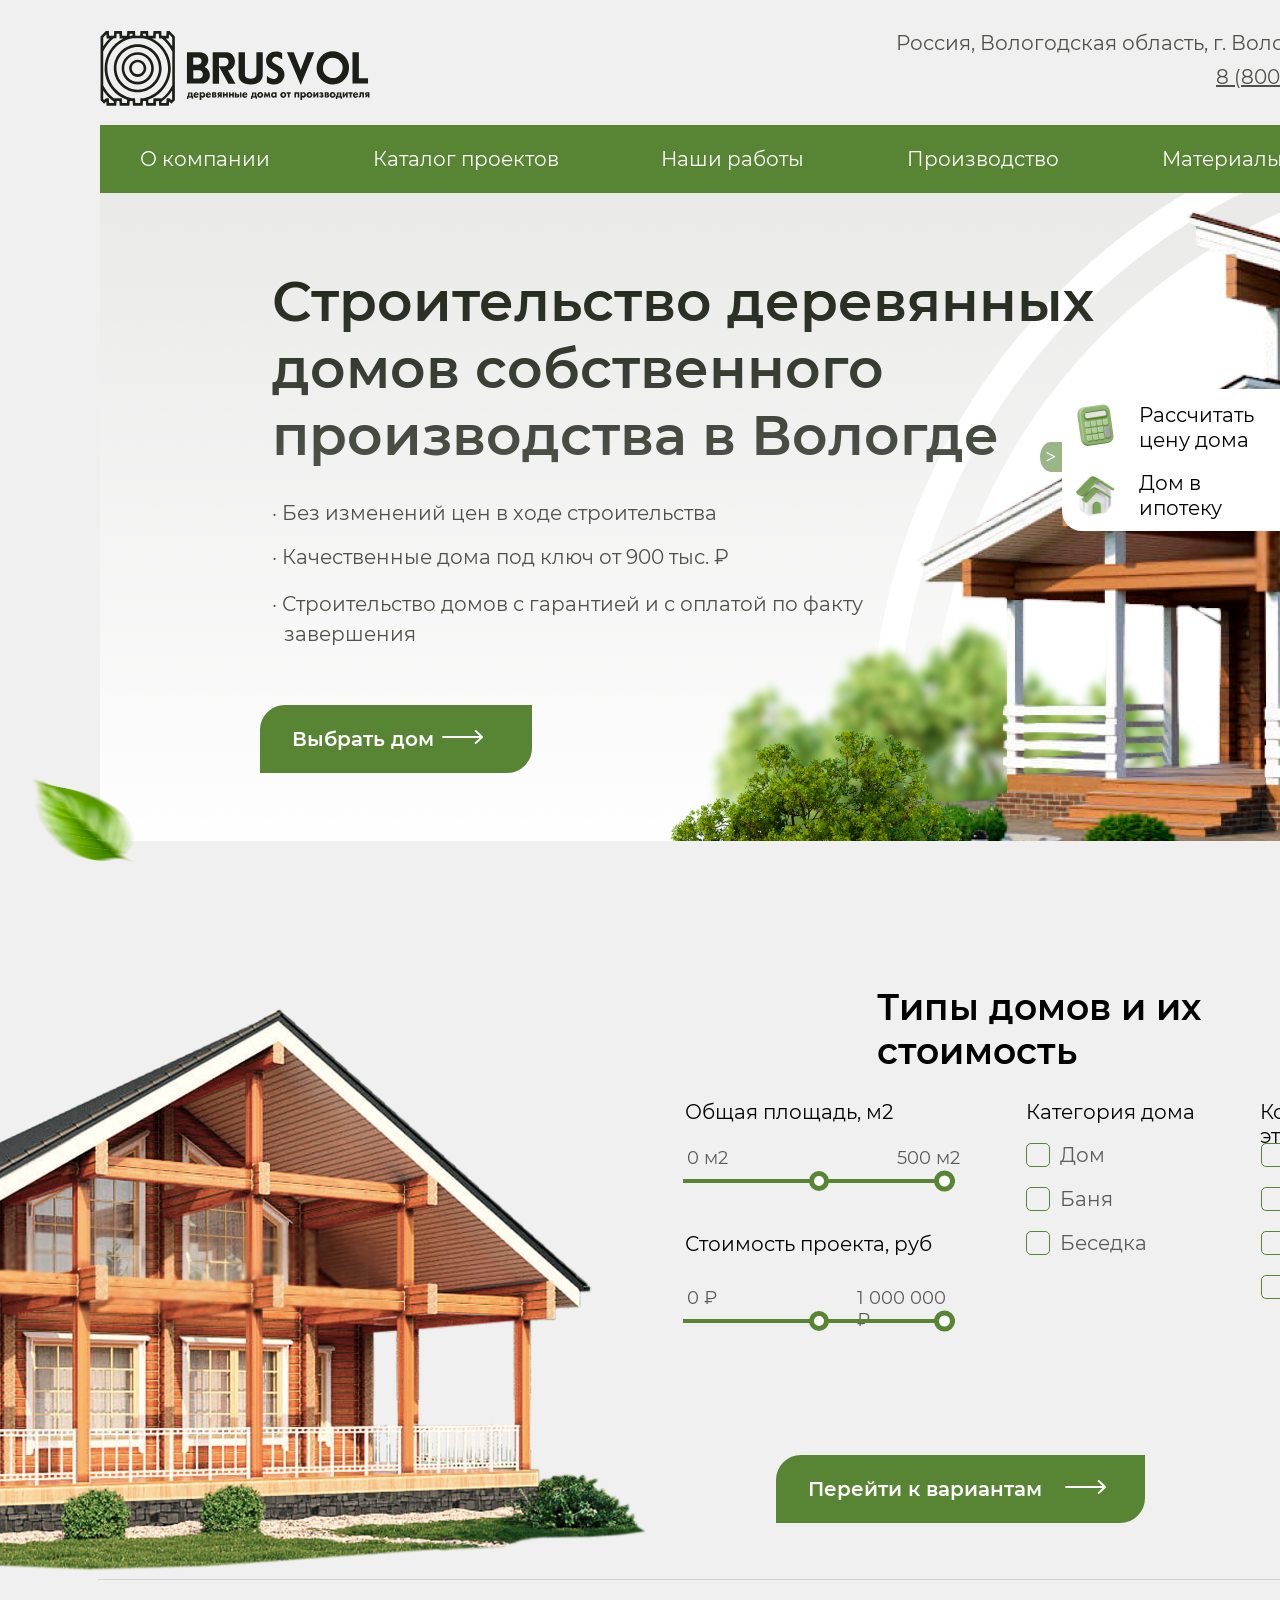
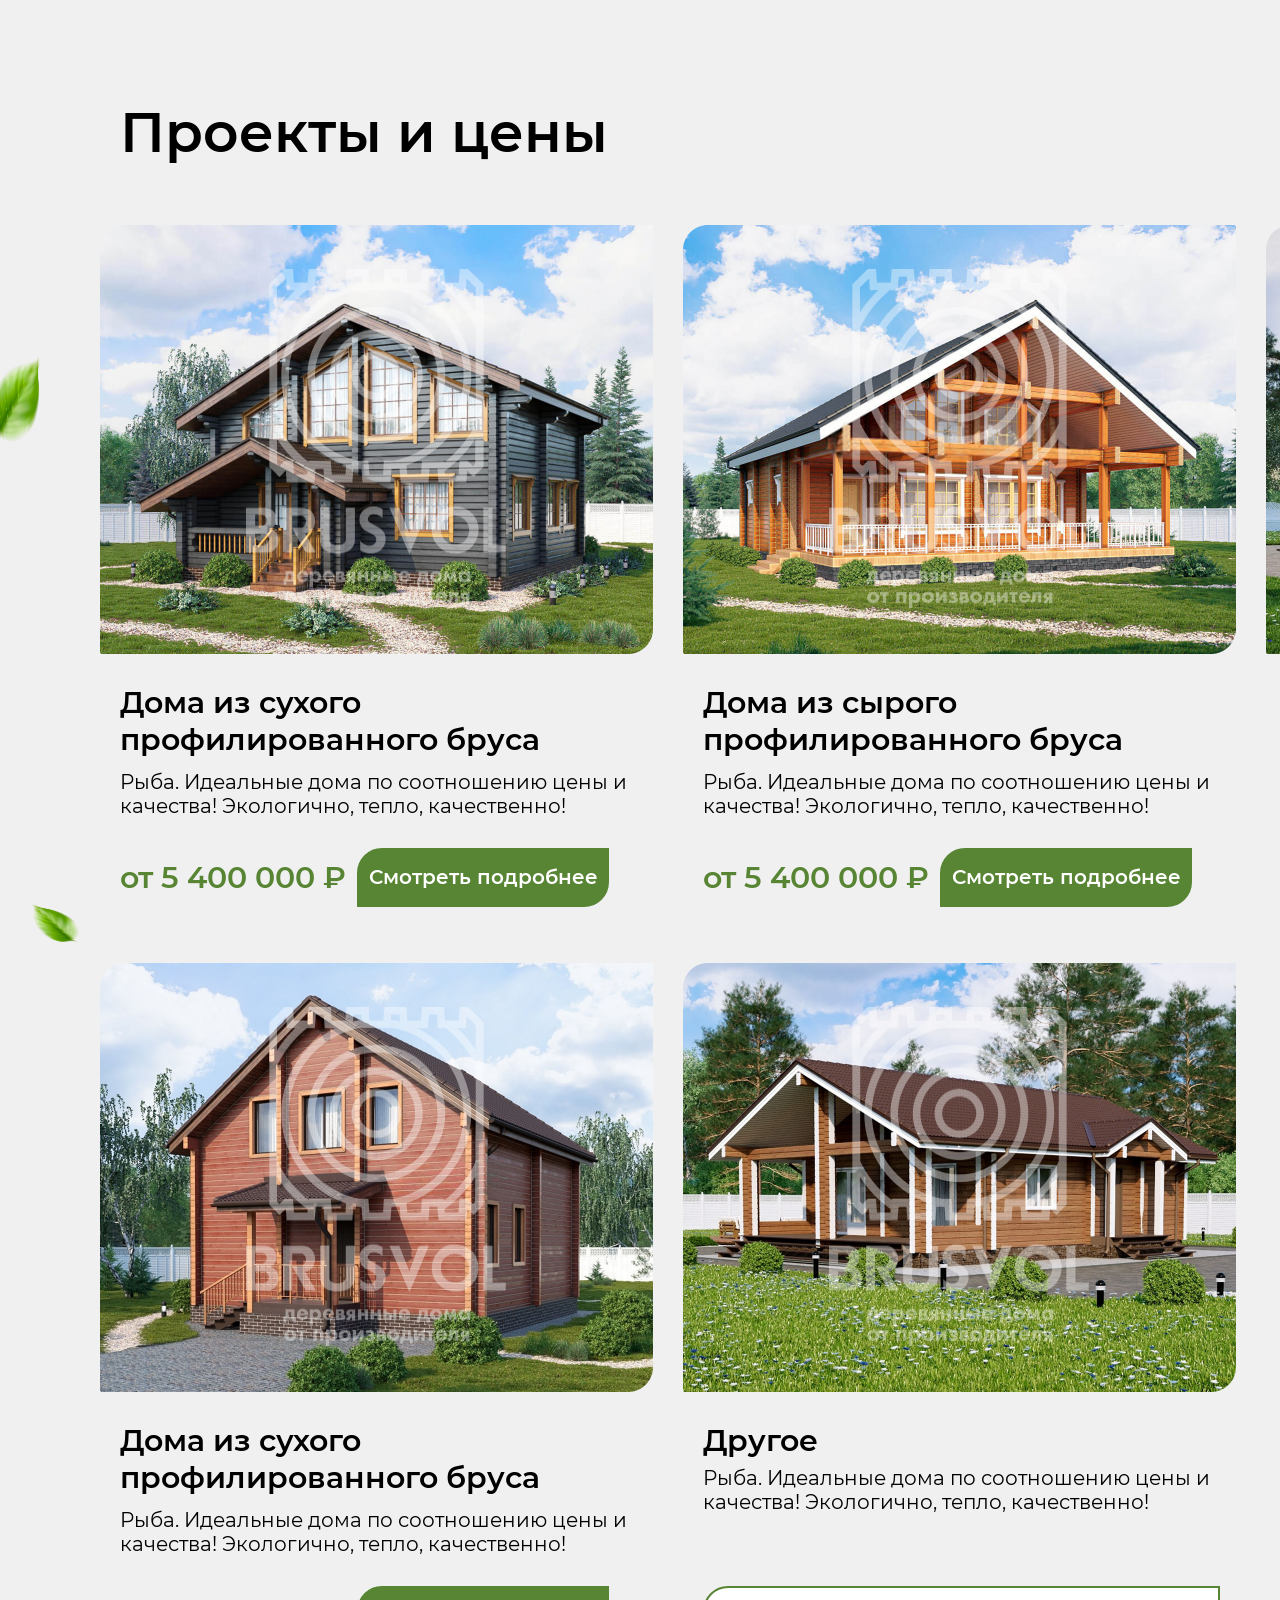
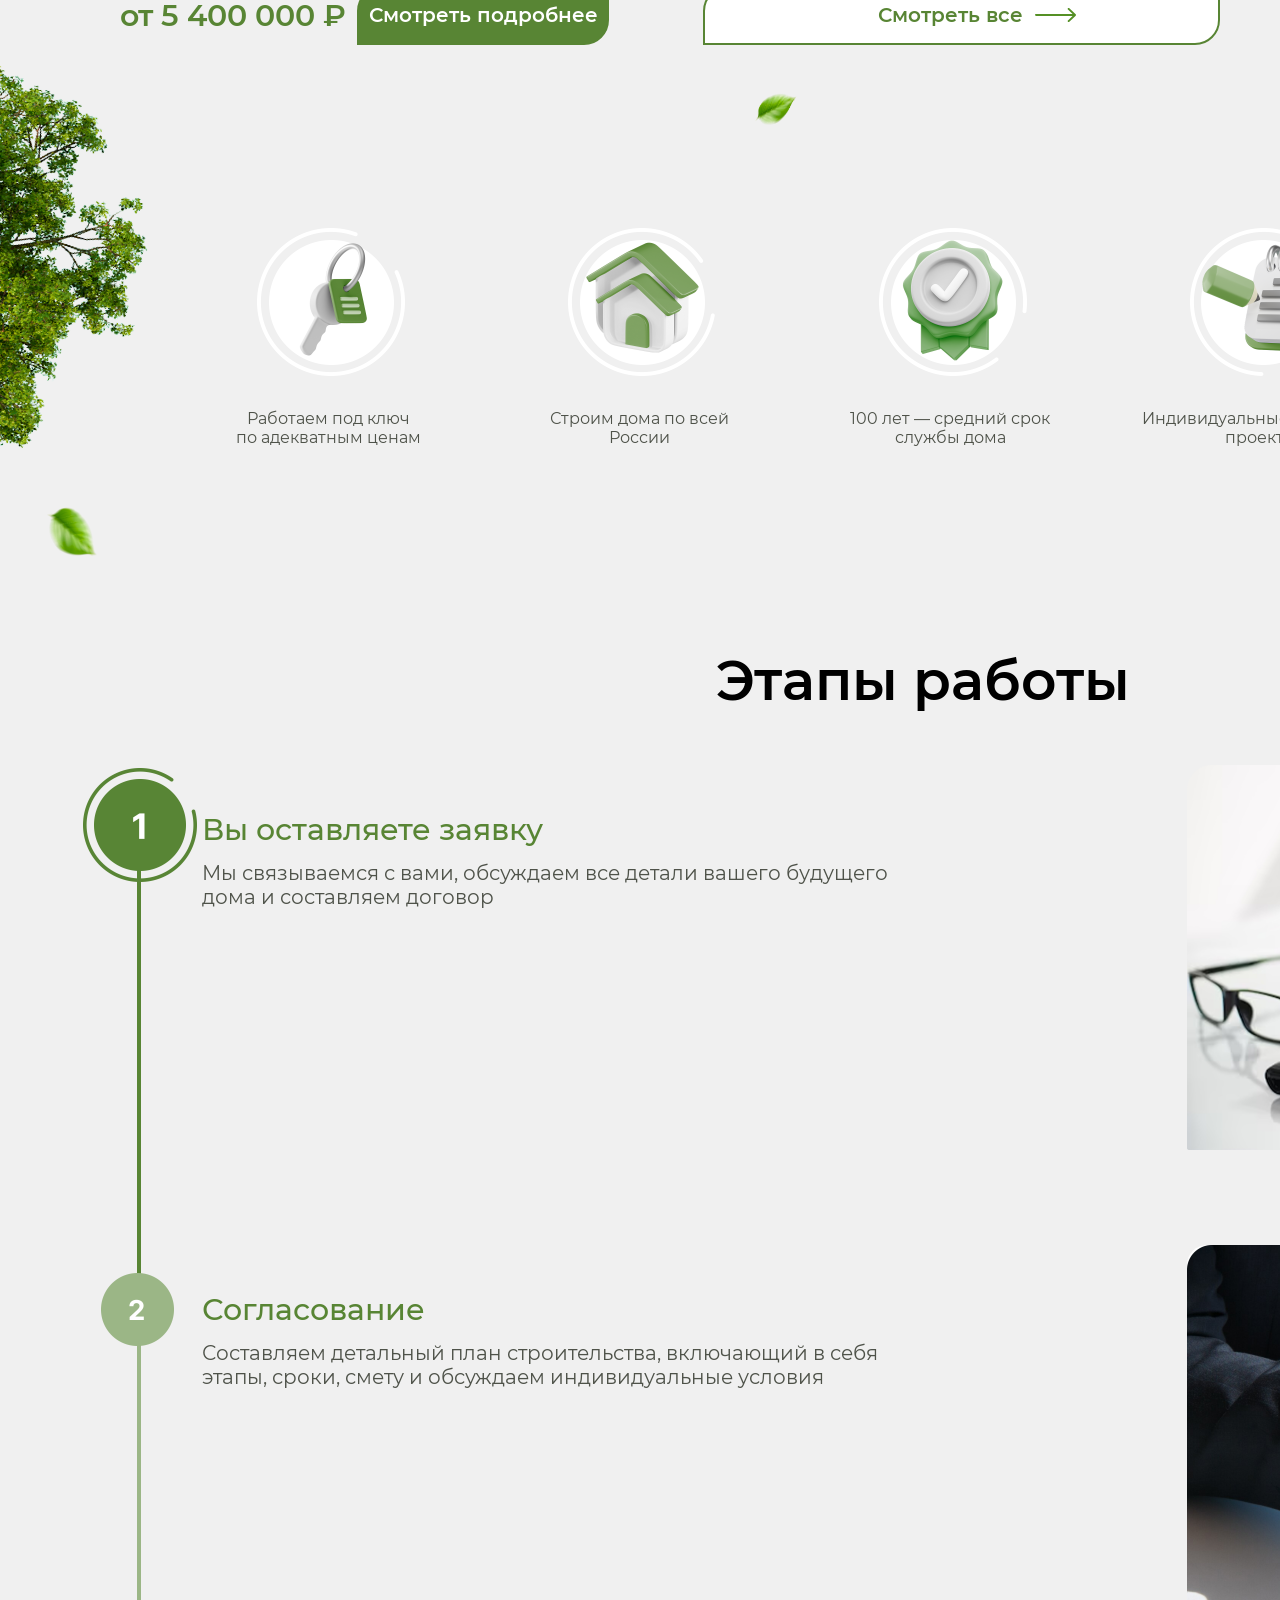
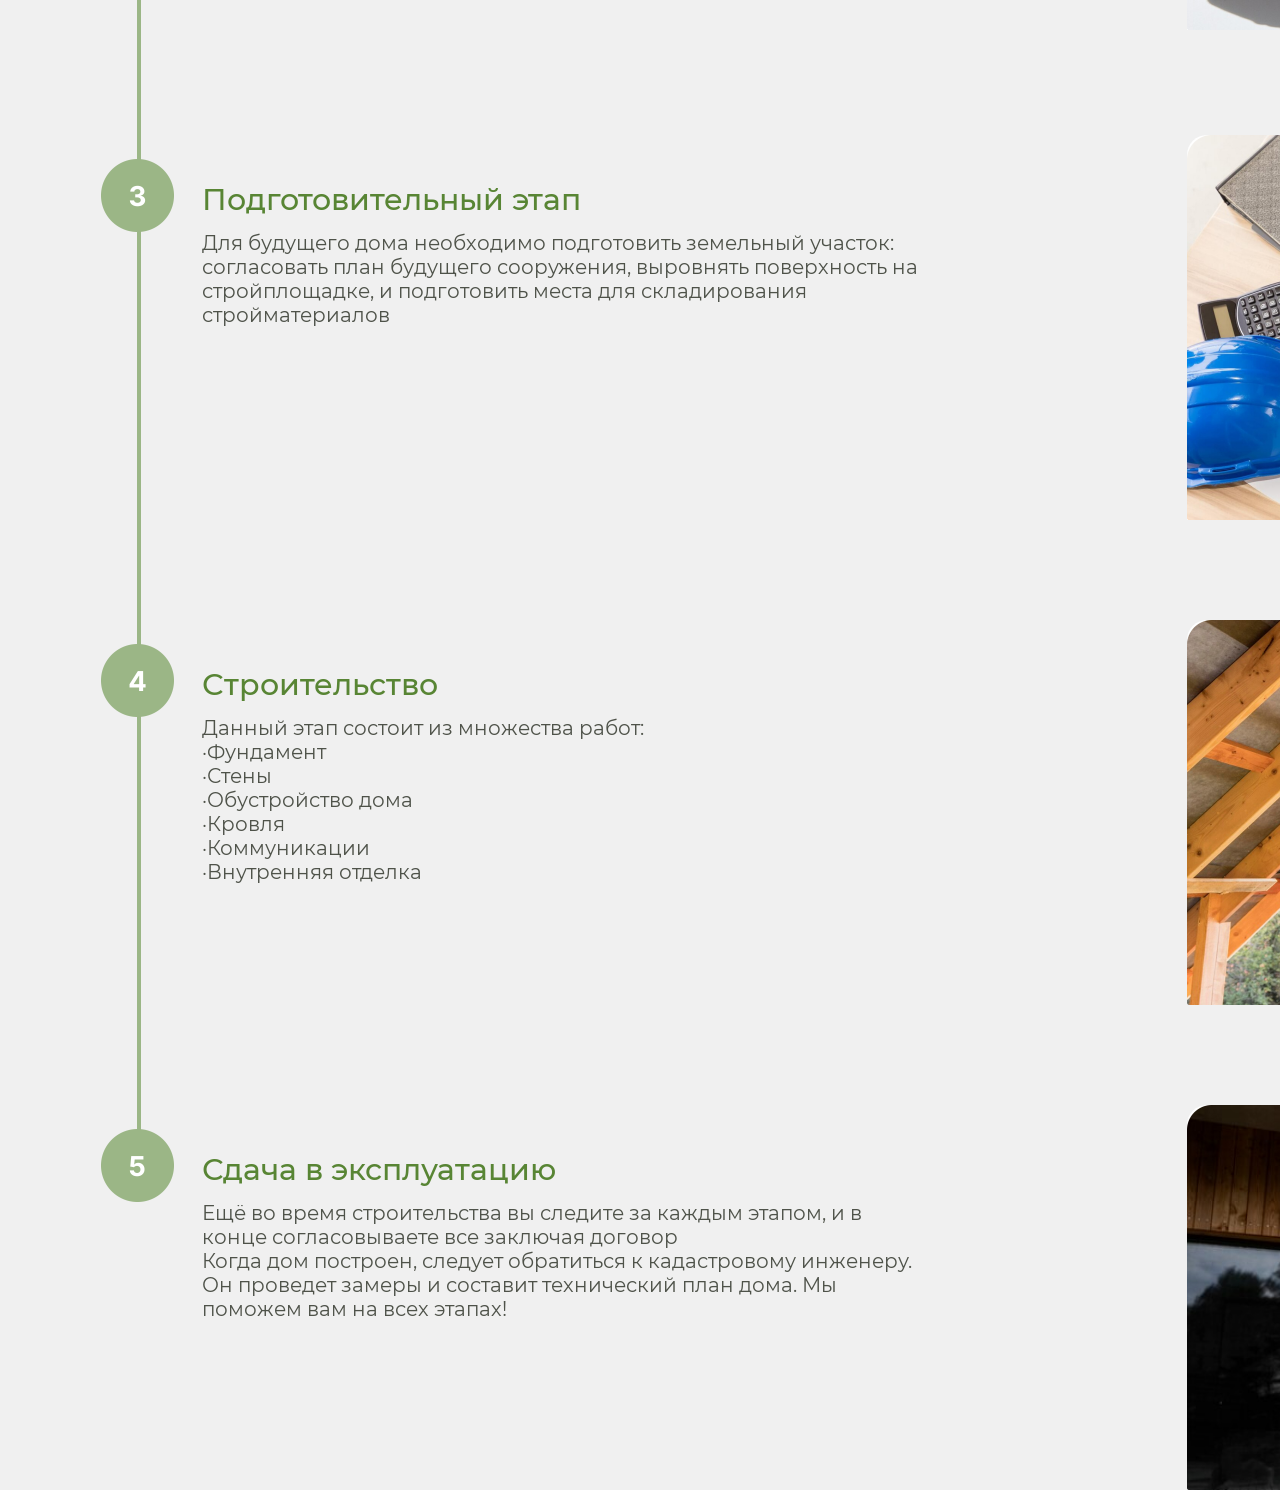
==== index.html @ 96dcfa25 "Add files via upload" ====
<!DOCTYPE html>
<html lang="ru">
<head>
    <meta charset="UTF-8">
    <meta name="viewport" content="width=device-width, initial-scale=1.0">
    <title>brusvol</title>
    <link rel="stylesheet" href="style.css">
</head>
<body>
    <header id="header" class="container">
        <div class="header_container_1">
            <img src="images/logo.svg" class="logo">
            <div class="header1_text_and_modal">
                    <div class="header1_text">
                    <div class="h_c_1_t1">Россия, Вологодская область, г. Вологда, ул. Гагарина, д. 145</div>
                    <div class="header1_podtext">
                        <div class="h_c_1_t2">8 (800) 201-96-40</div>
                        <img src="images/telegram.png" class="telegram">
                        <img src="images/whatsapp.png" class="whatsapp">
                        <img src="images/viber.png" class="viber">
                    </div>
                </div>
                <button id="open_modal_zakaza" class="h_c_1_t3">Заказать звонок</button>
                    <div id="modal_zakaza" class="modal_zakaza">
                        <section class="modal_zakaza_content">
                            <img src="images/close.svg" id="close_modal_zakaza" class="close_modal_zakaza">
                            <div class="modal_zakaza_t1">Нужна консультация?</div>
                            <div class="modal_zakaza_t2">Оставьте заявку на обратную связь.<br>Мы свяжемся с вами в удобное для Вас время.</div>
                            <form class="modal_form">
                                <textarea class="modal_textarea" placeholder="Описание задачи"></textarea>
                                <input class="modal_input" placeholder="Ваше имя" required>
                                <input class="modal_input" style=" position:absolute; top:329px;" placeholder="Ваш телефон" required>
                                <button type="submit" class="modal_button">Отправить заявку 
                                    <img src="images/baner_knopka_arrow.svg" class="modal_button_arrow">
                                </button>
                            </form>
                            <div class="modal_zakaza_t3">Нажимая кнопку, Вы соглашаетесь <span class="modal_span">на обработку персональных данных</span></div>
                        </section>
                    </div>
            </div>
        </div>
        <ul id="header_container_2" class="header_container_2">
            <li class="header_zagolovok">О компании</li>
            <li class="header_zagolovok">Каталог проектов</li>
            <li class="header_zagolovok">Наши работы</li>
            <li class="header_zagolovok">Производство</li>
            <li class="header_zagolovok">Материалы</li>
            <li class="header_zagolovok">Акции</li>
            <li class="header_zagolovok">Контакты</li>
            <li id="lupa" class="lupa_container">
                <img src="images/lupa.svg" class="lupa">
            </li>
        </ul>
        <div id="poisk" class="poisk">
            <div class="vpoisk">
                <input type="text" placeholder="Поиск" class="poisk_input">
                <img src="images/lupa.svg" class="lupa_input">
            </div>
        </div>
    </header>
    <section class="ekran1">
        <div class="baner">
            <img src="images/baner.png" class="baner_img">
            <div class="baner_t1">Строительство деревянных  домов собственного производства в Вологде</div>
            <div class="baner_t2">· Без изменений цен в ходе строительства</div>
            <div class="baner_t3">· Качественные дома под ключ от 900 тыс. ₽</div>
            <div class="baner_t4">· Строительство домов с гарантией и с оплатой по факту <div style="text-indent:12px;" >завершения</div></div>
            <div class="baner_knopka">
                <div class="baner_knopka_t">Выбрать дом
                    <img src="images/baner_knopka_arrow.svg" class="baner_knopka_arrow">
                </div>
            </div>
        </div>
        <img src="images/listik.png" class="listik1">
        <div id="rasschet" class="rasschet">
            <div id="cena_doma" class="cena_doma">
               
                <img src="images/cena_doma_img.png" class="cena_doma_img">
                <div class="cena_doma_t">Рассчитать цену дома</div>
            </div>
            <div id="ipoteka" class="ipoteka">
                <img src="images/ipoteka_img.png" class="ipoteka_img">
                <div class="ipoteka_t">Дом в ипотеку    </div>                
            </div>
            <div class="arrow_rasschet">></div>
        </div>
    </section>
    <div style="margin-top:-682px; margin-left:0px;" id="modal_cena_doma" class="modal_zakaza">
        <section class="modal_zakaza_content">
            <img src="images/close.svg" id="close_modal_cena_doma" class="close_modal_zakaza">
            <div style="left:235px;" class="modal_zakaza_t1">Рассчитать цену дома</div>
            <div class="modal_zakaza_t2">Оставьте заявку на обратную связь.<br>Мы свяжемся с вами в удобное для Вас время.</div>
            <form class="modal_form">
                <textarea class="modal_textarea" placeholder="Описание задачи"></textarea>
                <input class="modal_input" placeholder="Ваше имя" required>
                <input class="modal_input" style=" position:absolute; top:329px;" placeholder="Ваш телефон" required>
                <button type="submit" class="modal_button">Отправить заявку 
                    <img src="images/baner_knopka_arrow.svg" class="modal_button_arrow">
                </button>
            </form>
            <div class="modal_zakaza_t3">Нажимая кнопку, Вы соглашаетесь <span class="modal_span">на обработку персональных данных</span></div>
        </section>
    </div>
    <div style="margin-top:-682px; margin-left:0px;" id="modal_ipoteka" class="modal_zakaza">
         <section class="modal_zakaza_content">
            <img src="images/close.svg" id="close_modal_ipoteka" class="close_modal_zakaza">
            <div style="left:275px;" class="modal_zakaza_t1">Рассчитать ипотеку</div>
            <div class="modal_zakaza_t2">Оставьте заявку на обратную связь.<br>Мы свяжемся с вами в удобное для Вас время.</div>
            <form class="modal_form">
                <textarea class="modal_textarea" placeholder="Описание задачи"></textarea>
                <input class="modal_input" placeholder="Ваше имя" required>
                <input class="modal_input" style=" position:absolute; top:329px;" placeholder="Ваш телефон" required>
                <button type="submit" class="modal_button">Отправить заявку 
                    <img src="images/baner_knopka_arrow.svg" class="modal_button_arrow">
                </button>
            </form>
            <div class="modal_zakaza_t3">Нажимая кнопку, Вы соглашаетесь <span class="modal_span">на обработку персональных данных</span></div>
        </section>
    </div>
    <div id="manage" class="manage">
        <img src="images/manage_img.png" class="manage_img">
    </div>
    <div style="margin-top:-682px; margin-left:0px;" id="modal_manage" class="modal_zakaza">
        <section class="modal_zakaza_content">
            <img src="images/close.svg" id="close_modal_manage" class="close_modal_zakaza">
            <div style="left:210px;" class="modal_zakaza_t1">Консультация о покупке</div>
            <div class="modal_zakaza_t2">Оставьте заявку на обратную связь.<br>Мы свяжемся с вами в удобное для Вас время.</div>
            <form class="modal_form">
                <textarea class="modal_textarea" placeholder="Описание задачи"></textarea>
                <input class="modal_input" placeholder="Ваше имя" required>
                <input class="modal_input" style=" position:absolute; top:329px;" placeholder="Ваш телефон" required>
                <button type="submit" class="modal_button">Отправить заявку 
                    <img src="images/baner_knopka_arrow.svg" class="modal_button_arrow">
                </button>
            </form>
            <div class="modal_zakaza_t3">Нажимая кнопку, Вы соглашаетесь <span class="modal_span">на обработку персональных данных</span></div>
        </section>
    </div>
    <section class="ekran2">
        <div class="ekran2_z">Типы домов и их стоимость</div>
        <img src="images/ekran2_img.png" class="ekran2_img">
        <img src="images/listik.png" class="ekran2_listik">
        <div class="ekran2_t1">Общая площадь, м2</div>
        <div class="ekran2_t2">Стоимость проекта, руб</div>
        <div class="ekran2_t3">Категория дома</div>
        <div class="ekran2_t4">Количество этажей</div>
        <div class="ekran2_t5">Материалы</div>
        <div class="range_container">
                <div class="range-labels">
                    <span>0 м2</span>
                    <span style="padding-left:164px;" >500 м2</span>
                </div>
            <input type="range" min="0" max="500" class="range_1">
        </div>
        <div style="position: absolute; top:140px;" class="range_container">
            <div class="range-labels">
                <span style="position:absolute;width:30px;">0 ₽</span>
                <span style="position:absolute;left:170px; width:106px;" >1 000 000 ₽</span>
            </div>
            <input type="range" min="0" max="1000000" class="range_1">
        </div> 
        <div class="checkbox_container">
            <div class="checkbox_podcontainer">
                <input type="checkbox" class="checkbox_ekran2">
                <div class="checkbox_ekran2_t">Дом</div>
            </div>
            <div class="checkbox_podcontainer">
                <input type="checkbox" class="checkbox_ekran2">
                <div class="checkbox_ekran2_t">Баня</div>
            </div>
            <div class="checkbox_podcontainer">
                <input type="checkbox" class="checkbox_ekran2">
                <div class="checkbox_ekran2_t">Беседка</div>
            </div>
            <div class="esche_1">
                <div class="checkbox_podcontainer">
                    <input type="checkbox" class="checkbox_ekran2">
                    <div class="checkbox_ekran2_t">Один этаж</div>
                </div>
                <div class="checkbox_podcontainer">
                    <input type="checkbox" class="checkbox_ekran2">
                    <div class="checkbox_ekran2_t">Два этажа</div>
                </div>
                <div class="checkbox_podcontainer">
                    <input type="checkbox" class="checkbox_ekran2">
                    <div class="checkbox_ekran2_t">Три этажа</div>
                </div>
                <div class="checkbox_podcontainer">
                    <input type="checkbox" class="checkbox_ekran2">
                    <div class="checkbox_ekran2_t">С мансардой</div>
                </div>
            </div>
            <div style="position:absolute; left:505px;" class="esche_1">
                <div class="checkbox_podcontainer">
                    <input type="checkbox" class="checkbox_ekran2">
                    <div class="checkbox_ekran2_t">ОЦБ с лунным пазом</div>
                </div>
                <div class="checkbox_podcontainer">
                    <input type="checkbox" class="checkbox_ekran2">
                    <div class="checkbox_ekran2_t">ОЦБ с финским профилем</div>
                </div>
                <div class="checkbox_podcontainer">
                    <input type="checkbox" class="checkbox_ekran2">
                    <div class="checkbox_ekran2_t">ОЦБ пофилированное</div>
                </div>
                <div class="checkbox_podcontainer">
                    <input type="checkbox" class="checkbox_ekran2">
                    <div class="checkbox_ekran2_t">Рубленное бревно</div>
                </div>
            </div>
        </div>
        <div style="position: absolute; width:367px; left:776px; top:1455px;" class="baner_knopka">
            <div style=" width: 335px;" class="baner_knopka_t">Перейти к вариантам
                <img style=" position:absolute; left:287px; top:23px;" src="images/baner_knopka_arrow.svg" class="baner_knopka_arrow">
            </div>
        </div>
        <img src="images/derevo1.png" class="derevo1">
        <div style="position: absolute; top:1579px; left:98px; width:1723px; height:1px; background-color: rgba(211, 212, 210, 1);"></div>
    </section>
    <section class="ekran3">
        <img src="images/listik2.png" class="ekran3_listik1">
        <img src="images/listik.png" class="ekran3_listik2">
        <img src="images/listik2.png" class="ekran3_listik3">
        <img src="images/listik.png" class="ekran3_listik4">
        <div class="ekran3_z">Проекты и цены</div>
        <div style="position: relative; top:570px; left:100px;" class="dom_container">
            <img style="width:553px; height:429px;" src="images/dom1.png">
            <img style="left:146px; top:44px; width:260px; height:339px; position: absolute;" src="images/voda.png">
            <div style="font-size:30px; position: absolute; top:459px; left:20px;   font-family: 'Montserrat-SemiBold';" >Дома из сухого профилированного бруса</div>
            <div style="font-size:20px; position: absolute; top:545px; left:20px;   font-family: 'Montserrat-Regular';">Рыба. Идеальные дома по соотношению цены и качества! Экологично, тепло, качественно!</div>
            <div style="font-size:30px; position: absolute; top:634px; left:20px;   font-family: 'Montserrat-SemiBold'; color:rgba(88, 133, 52, 1);" >от 5 400 000 ₽</div>
            <div style="position: absolute; top:623px; left:257px;" class="baner_knopka">
                <div style="padding-top:15px; padding-left:10px; height:40px;" class="baner_knopka_t">Смотреть подробнее</div>
            </div>
        </div>
        <div style="position: relative; top:-138px; left:683px;" class="dom_container">
            <img style="width:553px; height:429px;" src="images/dom2.png">
            <img style="left:146px; top:44px; width:260px; height:339px; position: absolute;" src="images/voda.png">
            <div style="font-size:30px; position: absolute; top:459px; left:20px;   font-family: 'Montserrat-SemiBold';" >Дома из сырого профилированного бруса</div>
            <div style="font-size:20px; position: absolute; top:545px; left:20px;   font-family: 'Montserrat-Regular';">Рыба. Идеальные дома по соотношению цены и качества! Экологично, тепло, качественно!</div>
            <div style="font-size:30px; position: absolute; top:634px; left:20px;   font-family: 'Montserrat-SemiBold'; color:rgba(88, 133, 52, 1);" >от 5 400 000 ₽</div>
            <div style="position: absolute; top:623px; left:257px;" class="baner_knopka">
                <div style="padding-top:15px; padding-left:10px; height:40px;" class="baner_knopka_t">Смотреть подробнее</div>
            </div>
        </div>
        <div style="position: relative; top:-846px; left:1266px;" class="dom_container">
            <img style="width:553px; height:429px;" src="images/dom3.png">
            <img style="left:146px; top:44px; width:260px; height:339px; position: absolute;" src="images/voda.png">
            <div style="font-size:30px; position: absolute; top:459px; left:20px;   font-family: 'Montserrat-SemiBold';" >Дома из обрезного бруса</div>
            <div style="font-size:20px; position: absolute; top:503px; left:20px;   font-family: 'Montserrat-Regular';">Рыба. Идеальные дома по соотношению цены и качества! Экологично, тепло, качественно!</div>
            <div style="font-size:30px; position: absolute; top:634px; left:20px;   font-family: 'Montserrat-SemiBold'; color:rgba(88, 133, 52, 1);" >от 5 400 000 ₽</div>
            <div style="position: absolute; top:623px; left:257px;" class="baner_knopka">
                <div style="padding-top:15px; padding-left:10px; height:40px;" class="baner_knopka_t">Смотреть подробнее</div>
            </div>
        </div>
        <div style="position: relative; top:-816px; left:100px;" class="dom_container">
            <img style="width:553px; height:429px;" src="images/dom4.png">
            <img style="left:146px; top:44px; width:260px; height:339px; position: absolute;" src="images/voda.png">
            <div style="font-size:30px; position: absolute; top:459px; left:20px;   font-family: 'Montserrat-SemiBold';" >Дома из сухого профилированного бруса</div>
            <div style="font-size:20px; position: absolute; top:545px; left:20px;   font-family: 'Montserrat-Regular';">Рыба. Идеальные дома по соотношению цены и качества! Экологично, тепло, качественно!</div>
            <div style="font-size:30px; position: absolute; top:634px; left:20px;   font-family: 'Montserrat-SemiBold'; color:rgba(88, 133, 52, 1);" >от 5 400 000 ₽</div>
            <div style="position: absolute; top:623px; left:257px;" class="baner_knopka">
                <div style="padding-top:15px; padding-left:10px; height:40px;" class="baner_knopka_t">Смотреть подробнее</div>
            </div>
        </div>
        <div style="position: relative; top:-1524px; left:683px;" class="dom_container">
            <img style="width:553px; height:429px;" src="images/dom5.png">
            <img style="left:146px; top:44px; width:260px; height:339px; position: absolute;" src="images/voda.png">
            <div style="font-size:30px; position: absolute; top:459px; left:20px;   font-family: 'Montserrat-SemiBold';" >Другое</div>
            <div style="font-size:20px; position: absolute; top:503px; left:20px;   font-family: 'Montserrat-Regular';">Рыба. Идеальные дома по соотношению цены и качества! Экологично, тепло, качественно!</div>
            <div style="position: absolute; top:623px; left:20px;" class="baner_knopka">
                <div style="width:340px; padding-top:15px; height:40px;" class="baner_knopka_t1">Смотреть все                   
                    <img src="images/baner_knopka_arrow.svg" class="baner_knopka_arrow1">
                </div>
            </div>
        </div>
    </section>
    <section class="ekran4">
        <img src="images/derevo2.png" class="derevo2">
        <img src="images/derevo3.png" class="derevo3">
        <img src="images/listik.png" class="ekran4_listik1">
        <img src="images/listik2.png" class="ekran4_listik2">
        <img src="images/listik.png" class="ekran4_listik3">
        <div class="icon_container">
            <img src="images/icon1.png" class="icon">
            <div class="icon_t">Работаем под ключ по адекватным ценам</div>
        </div>
        <div style="left:348px;" class="icon_container">
            <img src="images/icon2.png" class="icon">
            <div class="icon_t">Строим дома по всей России</div>
        </div>
        <div style="left:659px;" class="icon_container">
            <img src="images/icon3.png" class="icon">
            <div class="icon_t">100 лет — средний срок службы дома</div>
        </div>
        <div style="left:970px;" class="icon_container">
            <img src="images/icon4.png" class="icon">
            <div class="icon_t">Индивидуальные и типовые проекты</div>
        </div>
        <div style="left:1281px;" class="icon_container">
            <img src="images/icon5.png" class="icon">
            <div class="icon_t">Профессиональные строители</div>
        </div>
    </section>
    <section class="ekran5">
        <div class="ekran5_z">Этапы работы</div>
        <img src="images/krug1.png" class="krug1">
        <div class="ekran5_rectangle1"></div>
        <img src="images/krug2.png" class="krug2">
        <div class="ekran5_rectangle2"></div>
        <img style="top:4959px;" src="images/krug3.png" class="krug2">
        <img  style="top:5444px;" src="images/krug4.png" class="krug2">
        <img style="top:5929px;" src="images/krug5.png" class="krug2">
        <div style="top:-830px;" class="ekran5_podcontainer">
            <div class="ekran5_t1">Вы оставляете заявку</div>
            <div class="ekran5_t2">Мы связываемся с вами, обсуждаем все детали вашего будущего дома и составляем договор</div>
            <img src="images/ekran5_img1.png" class="ekran5_img">
        </div>
        <div style="top:-350px;" class="ekran5_podcontainer">
            <div class="ekran5_t1">Согласование</div>
            <div class="ekran5_t2">Составляем детальный план строительства, включающий в себя этапы, сроки, смету и обсуждаем индивидуальные условия</div>
            <img src="images/ekran5_img2.jpg" class="ekran5_img">
        </div>
        <div style="top:140px;" class="ekran5_podcontainer">
            <div class="ekran5_t1">Подготовительный этап</div>
            <div class="ekran5_t2">Для будущего дома необходимо подготовить земельный участок: согласовать план будущего сооружения, выровнять поверхность на стройплощадке, и подготовить места для складирования стройматериалов</div>
            <img src="images/ekran5_img3.jpg" class="ekran5_img">
        </div>
        <div style="top:625px;" class="ekran5_podcontainer">
            <div class="ekran5_t1">Строительство</div>
            <div class="ekran5_t2">Данный этап состоит из множества работ:<br>·Фундамент<br>·Стены<br>·Обустройство дома<br>·Кровля<br>·Коммуникации<br>·Внутренняя отделка</div>
            <img src="images/ekran5_img4.jpg" class="ekran5_img">
        </div>
        <div style="top:1110px;" class="ekran5_podcontainer">
            <div class="ekran5_t1">Сдача в эксплуатацию</div>
            <div class="ekran5_t2">Ещё во время строительства вы следите за каждым этапом, и в конце согласовываете все заключая договор<br>Когда дом построен, следует обратиться к кадастровому инженеру. Он проведет замеры и составит технический план дома. Мы поможем вам на всех этапах!</div>
            <img src="images/ekran5_img5.jpg" class="ekran5_img">
        </div>
    </section>
    <script src="js/script1.js"></script>
    <script src="js/script2.js"></script>
    <script src="js/script3.js"></script>
    <script src="js/script4.js"></script>
    <script src="js/script5.js"></script>
    <script src="js/script6.js"></script>
    <script src="js/script7.js"></script>
</body>
</html>
---- style.css ----
*{
    padding:0px;
    margin:0px;
}
body{
    background-color: rgba(240, 240, 240, 1);
}
@font-face {
    font-family: 'Montserrat-Regular';
    src: url(./fonts/Montserrat-Regular.ttf);
}
@font-face {
    font-family: 'Montserrat-SemiBold';
    src: url(./fonts/Montserrat-SemiBold.ttf);
}
@font-face {
    font-family: 'Montserrat-Medium';
    src: url(./fonts/Montserrat-Medium.ttf);
}
header{
    padding-left: 100px;
    padding-top: 31px;
    width: 1721px;
    position: absolute; 
    top: 0;
    left: 0;
    z-index: 9999; 
}
.header_container_1{
    height:94px;
    width:1721px;
    z-index:99999;
    display: flex;
    justify-content: space-between;
}
.logo{
    width:270px;
    height:74.7px;
}
.header1_text_and_modal{
    display: flex;
    justify-content: flex-end;
    text-align: right;
    padding-right:0px;
    gap:50px;
}
.header1_text {
    display: flex;
    flex-direction: column; 
    align-items: flex-end; 
    gap: 10px;              
}
.header1_podtext{
    justify-content: space-between;
    display:flex;
    gap:15px;
    text-align: right;
    padding-right:0px;
}

.h_c_1_t1{
    font-family:'Montserrat-Regular';
    color:rgba(78, 82, 73, 1);
    font-size: 20px;
}
.h_c_1_t1:hover{
    color:rgba(88, 133, 52, 1);
    cursor: pointer;
}
.h_c_1_t2{
    font-family:'Montserrat-Regular';
    color:rgba(78, 82, 73, 1);
    text-decoration: underline;
    font-size: 20px;
}
.h_c_1_t2:hover{
    color:rgba(88, 133, 52, 1);
    cursor: pointer;
}
.telegram{
    width:30px;
    height:30px;
    top:70px;
}
.telegram:hover{
    filter: brightness(1.25) invert(0) sepia(3) saturate(3) hue-rotate(50deg);
    cursor: pointer;
}
.whatsapp{
    width:30px;
    height:30px;
    top:70px;
}
.whatsapp:hover{
    filter: brightness(1.25) invert(0) sepia(3) saturate(3) hue-rotate(50deg);
    cursor: pointer;
}
.viber{
    width:28px;
    height:30px;
    top:70px;
}
.viber:hover{
    filter: brightness(1.25) invert(0) sepia(3) saturate(3) hue-rotate(50deg);
    cursor: pointer;
}
.h_c_1_t3{
    font-size:20px;
    background-color: rgba(28, 31, 24, 1);
    color:white;
    width:249px;
    height:66px;
    border:0cap;
    border:1px solid rgba(28, 31, 24, 1);
    font-family: 'Montserrat-SemiBold';
    top:32px;
    border-radius: 25px 0 25px 0; 
}
.h_c_1_t3:hover{
    border:1px solid rgba(88, 133, 52, 1);
    background-color: white;
    color: rgba(88, 133, 52, 1);
    cursor: pointer;
}
.modal_zakaza{
    display:none;   
    position:fixed;
    width:100%;
    height:100%;
    backdrop-filter: blur(4px);
    background-color: rgba(14, 24, 14, 0.4);
    z-index: 9999;
    justify-content:center;
    align-items:center;
    margin-left:-100px;
    margin-top:-31px;
}
.modal_zakaza.active{
    display:flex; 
    z-index: 9999;
}
.modal_zakaza_content{
    width:1135px;
    height:616px;
    background-color: rgba(28, 31, 24, 1);
    border-radius: 25px 0 25px 0; 
    position:relative;
    z-index: 9999;
}
.close_modal_zakaza{
    width:30px;
    height:30px;
    position: absolute;
    left:1075px;
    top:30px;
    cursor: pointer;
}
.close_modal_zakaza:hover{
    filter:brightness(0) invert() sepia() saturate();
}
.modal_zakaza_t1{
    position: absolute;
    left:240px;
    top:56px;
    font-size:55px;
    font-family:'Montserrat-SemiBold';
    color:white;
}
.modal_zakaza_t2{
    position: absolute;
    left:145px;
    top:162px;
    font-size:20px;
    font-family:'Montserrat-Regular';
    color:white;
    line-height: 33px;
}
.modal_textarea{
    border-radius: 25px 0 25px 0; 
    font-family:'Montserrat-Regular';
    width:422px;
    height:201px;
    position: absolute;
    top:248px;
    left:145px;
    padding-top:25px;
    padding-left:32px;
    font-size:20px;
    outline: none;
}
.modal_input{
    border-radius: 25px 0 25px 0; 
    font-family:'Montserrat-Regular';
    font-size:20px;
    position: absolute;
    width:350px;
    height:66px;
    left:614px;
    top:248px;
    padding-left:27px;
    outline: none;
}
.modal_button{
    border:2px solid rgba(88, 133, 52, 1);
    font-family: 'Montserrat-SemiBold';
    background-color: rgba(88, 133, 52, 1);
    border-radius: 25px 0 25px 0; 
    font-size:20px;
    position: absolute;
    width:380px;
    height:64px;
    left:614px;
    top:410px;
    color:white;
    display:flex;
    align-items:center;
    justify-content: space-between;
    box-sizing: border-box;
    padding: 0 40px;
}
.modal_button:hover{
    border:2px solid rgba(88, 133, 52, 1);
    background-color: rgba(28, 31, 24, 1);
    color: rgba(88, 133, 52, 1);
    cursor: pointer;
}
.modal_button_arrow{
    width:41px;
    height:14px;
    position: absolute;
    top:23px;
    left:296px;
    z-index:999;
}   
.modal_button:hover .modal_button_arrow{
    filter: brightness(0.6) invert(1) sepia(3) saturate(3) hue-rotate(50deg);
}
.modal_zakaza_t3{
    font-family:'Montserrat-Regular';
    font-size:18px;
    color:white;
    position: absolute;
    top:496px;
    left:231px;
}
.modal_span{
    text-decoration: underline;
    
}
.modal_span:hover{
    color: rgba(88, 133, 52, 1);
    cursor: pointer;
}
.header_container_2{
    display:flex;
    gap:20px;
    height:68px;
    font-family: 'Montserrat-Regular';
    font-size:20px;
    color:white;
    z-index: 9999;
    width: 1721px;
    background-color:rgba(88, 133, 52, 1);
    list-style-type: none;
    justify-content: space-between;
}
.header_container_2.is-fixed {
    position: fixed;
    top: 0;
    left: 0;
    margin-left:99px;
}
.header_zagolovok{
    background-color: rgba(88, 133, 52, 1);
    text-align: center;
    align-items: center;
    display:flex;
    padding-left:40px;
    padding-right: 40px;
}
.header_zagolovok:hover{
    background-color: rgba(121, 157, 93, 1);
    cursor: pointer;
}
.lupa_container{
    background-color: rgba(88, 133, 52, 1);
    width:auto;
    text-align: center;
    display:flex;
    align-items: center;
    padding-left:40px;
    padding-right: 40px;
}
.lupa_container:hover{
    background-color: rgba(121, 157, 93, 1);
    cursor: pointer;
}
.lupa{
    width:23px;
    height:23px;
}
.poisk{
    display:none;
    position: absolute;
    top:191px;
    left:1450px;
    width:367px;
    height:56px;
    background-color: white;
    border:2px solid rgba(88, 133, 52, 1);
    z-index:999px;
    border-radius: 2px;
}
.poisk.active{
    display: block;
}
.vpoisk{
    padding-left:20px;
    padding-top:16px;
}
.poisk_input{
    font-family: 'Montserrat-Regular';
    font-size:19px;
    color:grey;
    border:none;
    outline: none;
}
.lupa_input{
    width: 23px;
    height: 23px;
    cursor: pointer;
    filter: brightness(0.7) invert(1) sepia(3) saturate(5) hue-rotate(50deg);
    position: absolute;
    top:15px;
    left:300px;
}
.baner{
    width: 1720px;
    height: 683px;
    margin-left: 100px;
    margin-top: 0; 
    position: relative; 
    z-index: 1;
}
.baner_img{
    width: 1720px;
    height: 683px;
    display: block;
    position: absolute;
    top:158px;
}
.baner_t1{
    font-size:55px;
    font-family:'Montserrat-SemiBold';
    position: absolute;
    top:268px;
    left:172px;
    width:823px;
    background: linear-gradient(to bottom, rgba(34, 39, 28, 1),rgba(78, 82, 73, 1));
    background-clip: text;
    color:transparent;
}
.baner_t2{
    font-family: 'Montserrat-Regular';
    font-size:20px;
    position: absolute;
    top:501px;
    left:172px;
    width:695px;
    color:rgba(78, 82, 73, 1);
}
.baner_t3{
    font-family: 'Montserrat-Regular';
    font-size:20px;
    position: absolute;
    top:545px;
    left:172px;
    width:695px;
    color:rgba(78, 82, 73, 1);
}
.baner_t4{
    font-family: 'Montserrat-Regular';
    font-size:20px;
    position: absolute;
    top:589px;
    left:172px;
    width:695px;
    color:rgba(78, 82, 73, 1);
    line-height:1.5;
}
.baner_knopka{
    width:276px;
    height:64px;
    position: absolute;
    top:705px;
    left:160px;
}
.baner_knopka_t{
    position: absolute;
    font-size:20px;
    background-color: rgba(88, 133, 52, 1);
    color:white;
    padding-top:20px;
    padding-left: 30px;
    width:238px;
    height:44px;
    border:0cap;
    border:2px solid rgba(88, 133, 52, 1);
    font-family: 'Montserrat-SemiBold';
    border-radius: 25px 0 25px 0; 
}
.baner_knopka_t:hover{
    border:2px solid rgba(88, 133, 52, 1);
    background-color: white;
    color: rgba(88, 133, 52, 1);
    cursor: pointer;
}
.baner_knopka_arrow{
    width:41px;
    height:14px;
    position: absolute;
    top:23px;
    left:180px;
    z-index:999;
}   
.baner_knopka_t:hover .baner_knopka_arrow{
    filter: brightness(0.6) invert(1) sepia(3) saturate(3) hue-rotate(50deg);
}
.listik1{
    position: absolute;
    top:769px;
    left:-2px;
    height:105px;
    width:169px;
    transform: rotate(15deg);
    z-index: 999;
}
.rasschet {
    position: fixed;
    right: 0px;
    top: 389px;
    border-radius: 20px 0 0 20px;
    z-index: 9998;
    width: 218px;
    height: 136px;
    box-sizing: border-box;
    cursor: pointer;
}
.cena_doma_t, .ipoteka_t{
    width:121px;
    font-size:20px;
    font-family: 'Montserrat-Regular';
    position: absolute;
    left:77px;
    top:14px;
    line-height: 25px;
}
.ipoteka_t{
    top:82px;
}
.cena_doma, .ipoteka{
    box-sizing: border-box;
    background-color: white;
    z-index:999;
}
.cena_doma{
    border-radius: 20px 0 0 0;
}
.ipoteka{
    border-radius: 0 0 0 20px;
}
.cena_doma:hover, .ipoteka:hover{
    box-sizing: border-box;
    background-color: rgba(238, 243, 235, 1);
}
.cena_doma_img, .ipoteka_img{
    flex-shrink: 0;
    width:42px;
    height:42px;
    padding-left:12px;
    padding-top:15px;
    padding-bottom: 10px;
}
.rasschet.collapsed .cena_doma_t, .rasschet.collapsed .ipoteka_t{
    width:0px;
    overflow:hidden;
}
.rasschet.collapsed .arrow_rasschet{
    transform: rotate(180deg);
}
.arrow_rasschet {
    color: white;
    position: absolute;
    left: -22px; 
    top: 50%;
    transform: translateY(-50%);
    width: 22px;
    height: 30px;
    background-color: rgba(155, 182, 134, 1);
    border-radius: 70% 0  0 70% ;
    z-index: 998;
    display: flex;
    align-items: center;
    justify-content: center;
    font-size: 18px;
    font-weight: bold;
    cursor: pointer;
}
.arrow_rasschet:hover{
    background-color:  rgba(122, 125, 119, 1);
}
.rasschet.collapsed {
    width: 65px; 
}
.rasschet.collapsed .cena_doma_t, 
.rasschet.collapsed .ipoteka_t {
    opacity: 0;
    visibility: hidden;
}
.rasschet.collapsed .arrow_rasschet {
    transform: translateY(-50%) rotate(180deg);
    border-radius: 0 50%  50% 0;
}
.modal_cena_doma{
    display:none;   
    position:fixed;
    width:100%;
    height:100%;
    backdrop-filter: blur(4px);
    background-color: rgba(14, 24, 14, 0.4);
    z-index: 9999;
    justify-content:center;
    align-items:center;
}
.manage{
    width:108px;
    height:108px;
    z-index:9999;
    margin-top:108px;
    margin-left:1708px;
    position: fixed;
    cursor: pointer;
}
.manage_img{
    width:108px;
    height:108px;
    
}
.ekran2_z{
    position: absolute;
    top:985px;
    left:877px;
    font-family: 'Montserrat-SemiBold';
    font-size: 36px;
}
.ekran2_img{
    position: absolute;
    top:1006px;
    width:655px;
    height:573px;
}
.ekran2_t1{
    position: absolute;
    font-family: 'Montserrat-Regular';
    font-size:20px;
    top:1100px;
    left:685px;
}
.ekran2_t2{
    position: absolute;
    font-family: 'Montserrat-Regular';
    font-size:20px;
    top:1232px;
    left:685px;
}
.ekran2_t3{
    position: absolute;
    font-family: 'Montserrat-Regular';
    font-size:20px;
    top:1100px;
    left:1026px;
}
.ekran2_t4{
    position: absolute;
    font-family: 'Montserrat-Regular';
    font-size:20px;
    top:1100px;
    left:1260px;
}
.ekran2_t5{
    position: absolute;
    font-family: 'Montserrat-Regular';
    font-size:20px;
    top:1100px;
    left:1529px;
}
.ekran2_listik{
  transform: rotate(160deg) scale(1, -1);
    width:150px;
    height:122px;
    position:absolute;
    left:1746px;
    top:927px;
}
.range_container{
    width:272px;
    font-family: 'Montserrat-Regular';
}
.range-labels {
    color: rgba(91, 91, 91, 1);
    font-size: 18px;
    position: absolute;
    top:1147px;
    left:687px;
    font-family: 'Montserrat-Regular';
}
.range_1 {
   position: absolute;
    top: 1171px;
    left: 683px;
    width: 272px;
    height: 20px;
    -webkit-appearance: none;
    outline: none;
    cursor: pointer;
    background: linear-gradient(#588534, #588534) no-repeat center center;
    background-size: 100% 4px;
}
.range_1::-webkit-slider-runnable-track {
    background: transparent;
    height: 20px;
}
.range_1::-webkit-slider-thumb {
    -webkit-appearance: none;
    height: 20px;
    width: 20px;
    border-radius: 50%;
    background: #fff;   
    border: 5px solid #588534; 
    cursor: pointer;
    box-sizing: border-box;
    margin-top: 0; 
}
.range_1::after {
    content: "";
    position: absolute;
    right: 0px;
    top: 50%;     
    transform: translateY(-50%);
    width: 21px;  
    height: 21px; 
    border-radius: 50%;
    background: #fff;
    border: 5px solid #588534;
    box-sizing: border-box;
    pointer-events: none;
}
.checkbox_container{
    margin-left:1026px;
    margin-top: 440px;
    position: relative;
}
.checkbox_podcontainer{
    display:flex;
    font-family: 'Montserrat-Regular';
    color:rgba(91, 91, 91, 1);
    gap: 10px;
    font-size:20px;
    padding-top:20px;
}
.checkbox_ekran2{
    appearance: none;
    width:24px;
    height:24px;
    border-radius: 5px;
    border: 1px solid rgba(88, 133, 52, 1);
    cursor: pointer;
    position: relative;
}
.checkbox_ekran2:checked{
    background-color:rgba(88, 133, 52, 1);
}
.checkbox_ekran2::after{
    content: "";
    position: absolute;
    display:none;
    width:8px;
    height:27px;
    border: solid white;
    border-width: 0 3px 3px 0;
    border-radius: 1px; 
    transform: rotate(45deg);
    left: 10px;
    top: -10px;
}
.checkbox_ekran2:checked::after {
    display: block;
}
.esche_1{
    position: absolute;
    top:0px;
    width:292px;
    left:235px;
}
.derevo1{
    width:640 px;
    height:880px;
    position: absolute;
    top:1030px;
    left:1522px;
}
.ekran3_listik1{
    position: absolute;
    width:75px;
    height:67px;
    top:1660px;
    left:1569px;
}
.ekran3_listik2{
    position: absolute;
    width:125px;
    height:80px;
    top:1961px;
    left:-45px;
    transform: rotate(90deg);
}
.ekran3_listik3{
    position: absolute;
    width:90px;
    height:79px;
    top:1930px;
    left:1845px;
    transform: rotate(80deg);
}
.ekran3_listik4{
    position: absolute;
    width:78px;
    height:48px;
    top:2500px;
    left:16px;
    transform: rotate(15deg);
}
.ekran3_z{
    font-size:55px;
    font-family: 'Montserrat-SemiBold';
    position: absolute;
    top:1699px;
    left:120px;
}
.dom_container{
    width:553px;
    height:708px;
    cursor: pointer;
}
.dom_container:hover .baner_knopka_t{
    border:2px solid rgba(88, 133, 52, 1);
    background-color: white;
    color: rgba(88, 133, 52, 1);
    cursor: pointer;
}
.dom_container:hover .baner_knopka_t1{
    border:2px solid rgba(41, 46, 36, 1);
    background-color: rgba(41, 46, 36, 1);
    color: rgb(255, 255, 255);
    cursor: pointer;
}
.baner_knopka_t1{
    position: absolute;
    font-size:20px;
    border:2px solid rgba(88, 133, 52, 1);
    background-color: white;
    color: rgba(88, 133, 52, 1);
    padding-top:20px;
    padding-left: 173px;
    width:238px;
    height:44px;
    border:0cap;
    border:2px solid rgba(88, 133, 52, 1);
    font-family: 'Montserrat-SemiBold';
    border-radius: 25px 0 25px 0; 
}
.baner_knopka_t1:hover{
    border:2px solid rgba(41, 46, 36, 1);
    background-color: rgba(41, 46, 36, 1);
    color: rgb(255, 255, 255);
    cursor: pointer;
}
.baner_knopka_arrow1{
    width:41px;
    height:14px;
    position: absolute;
    top:20px;
    left:330px;
    z-index:999;
    filter: brightness(0.6) invert(1) sepia(3) saturate(3) hue-rotate(50deg);
}   
.derevo2{
    position: absolute;
    top:3095px;
    width:350px;
    height:735px;
}
.derevo3{
    position: absolute;
    top: 3032px;
    left:1478px;
    width:430px;
    height:850px;
}
.ekran4_listik1{
    position: absolute;
    width:59px;
    height:45px;
    left:746px;
    top:3286px;
    transform: rotate(120deg);
}
.ekran4_listik2{
    position: absolute;
    width:52px;
    height:56px;
    left:1642px;
    top:3326px;
    transform: rotate(90deg);
}
.ekran4_listik3{
    position: absolute;
    width:70px;
    height:78px;
    left:37px;
    top:3695px;
    transform: rotate(180deg);
}
.icon_container{
    width:242px;
    height:237px;
    position: absolute;
    left:37px;  
    top:3428px
}
.icon{
    position: absolute;
    width:148px;
    height:148px;
    left:220px;
}
.icon_t{
    position: absolute;
    top:181px;
    left:170px;
    width:242px;
    font-family: 'Montserrat-Regular';
    color:rgba(78, 82, 73, 1);
    text-align: center;
}
.ekran5_z{
    font-family: 'Montserrat-SemiBold';
    font-size:55px;
    position: absolute;
    top:3847px;
    left:716px;
}
.krug1{
    width:114px;
    height:114px;
    position: absolute;
    top:3968px;
    left:83px;
    z-index:12;
}
.ekran5_rectangle1{
    height:459px;
    width:4px;
    position: absolute;
    left:137px;
    top:4059px;
    background-color: #588534;
}
.krug2{
    width:73px;
    height:73px;
    position: absolute;
    top:4473px;
    left:101px;
    z-index:12;
}
.ekran5_rectangle2{
    height:1424px;
    width:4px;
    position: absolute;
    left:137px;
    top:4531px;
    background-color: rgba(155, 182, 134, 1);
}
.ekran5_podcontainer{
    width:1668px;
    height:368
    +px;
    position: relative;
    left:202px;
}
.ekran5_t1{
    position: absolute;
    top:46px;
    left:0px;
    color: #588534;
    font-size:30px;
    font-family: 'Montserrat-Medium';
}
.ekran5_t2{
    position: absolute;
    top:96px;
    left:0px;
    color: rgba(78, 82, 73, 1);
    font-size:20px;
    font-family: 'Montserrat-Regular';
    width:729px;
}
.ekran5_img{
    position: absolute;
    right:0px;
    width:683px;
    height:385px;
    border-radius: 20px 0 20px 0;
}
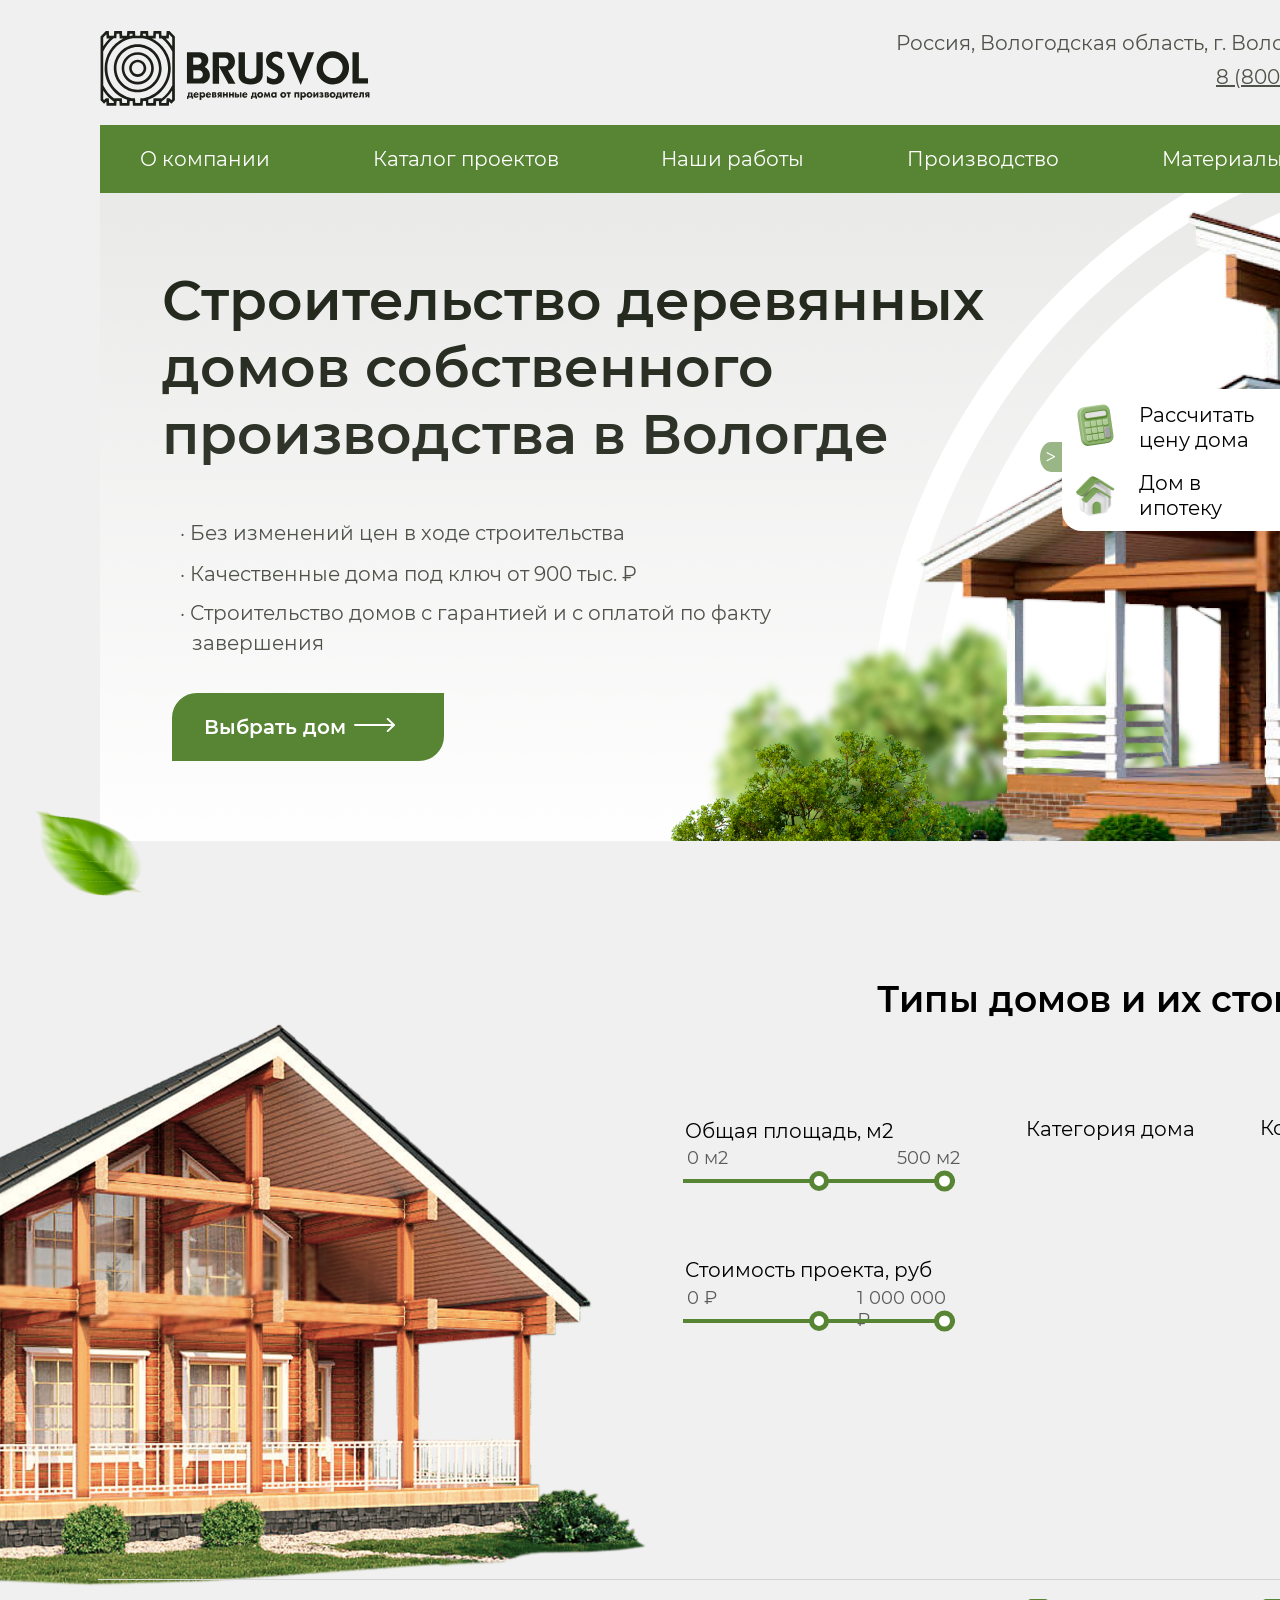
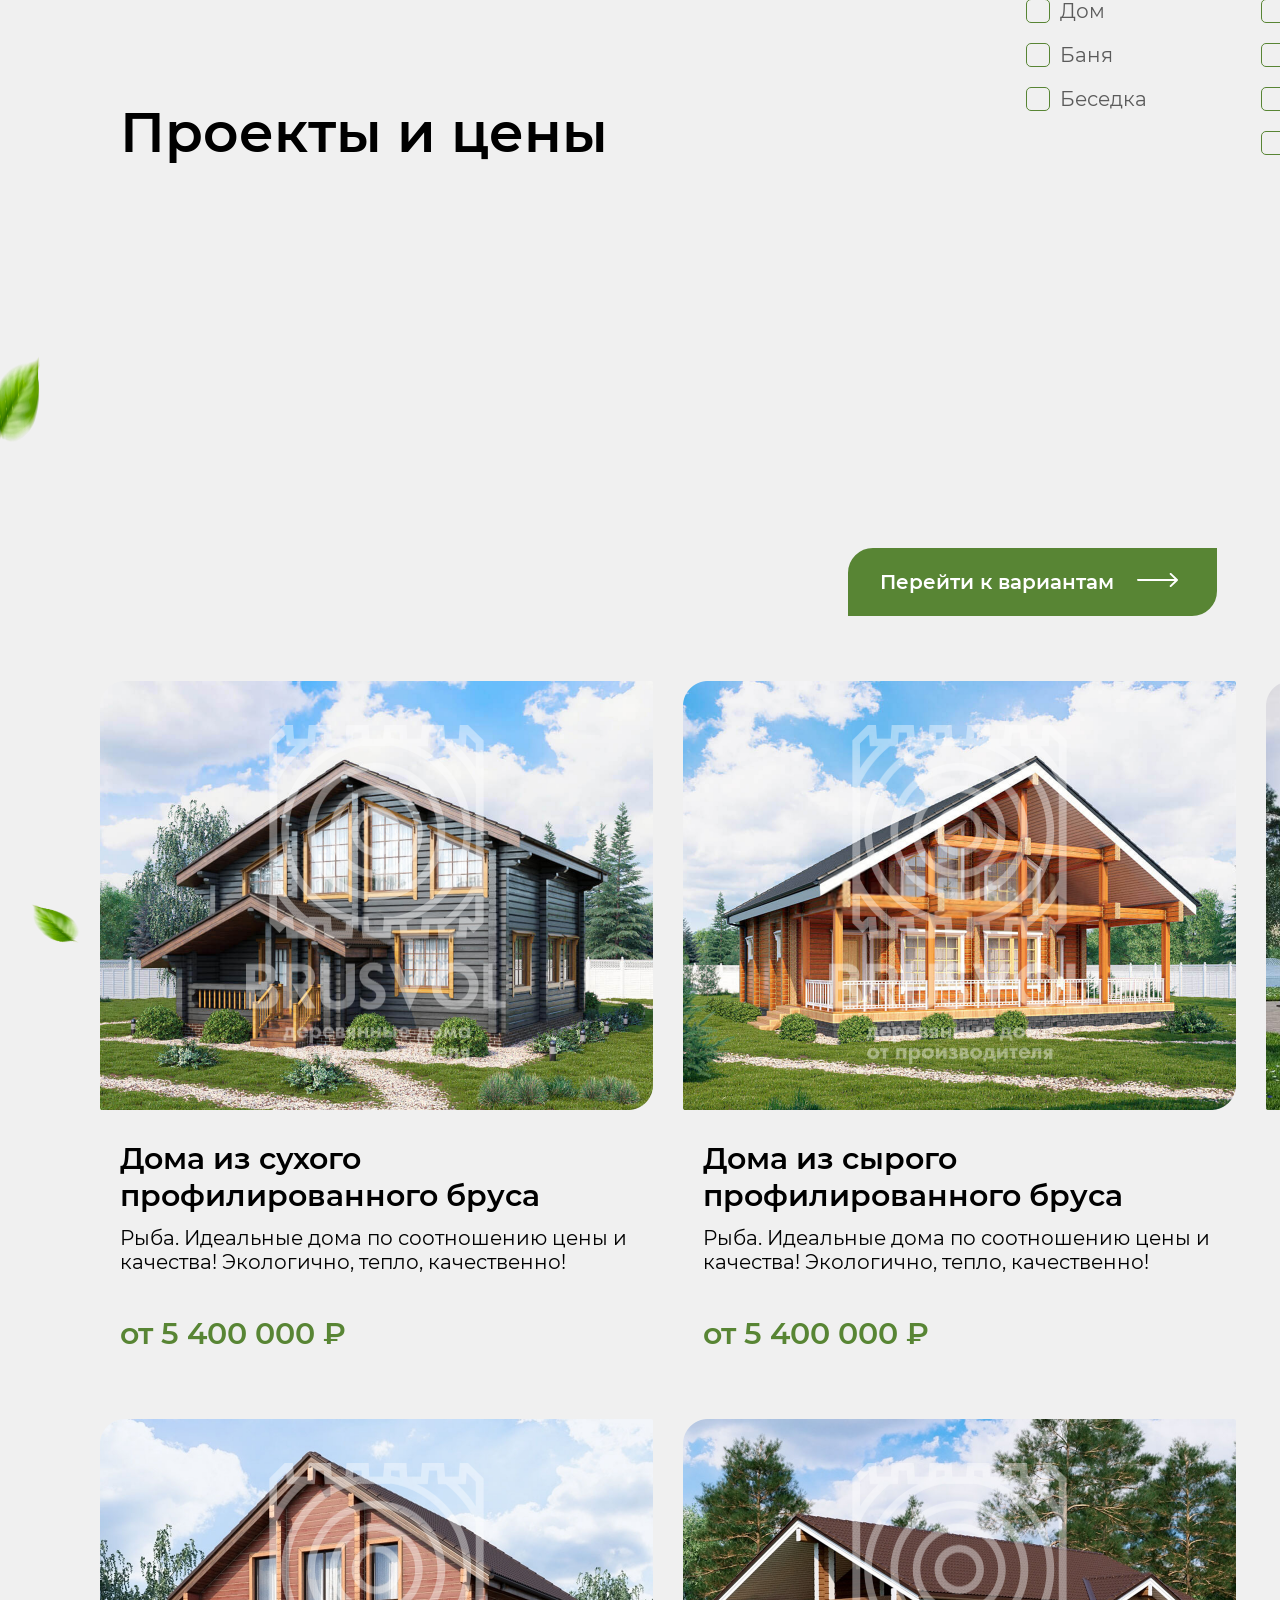
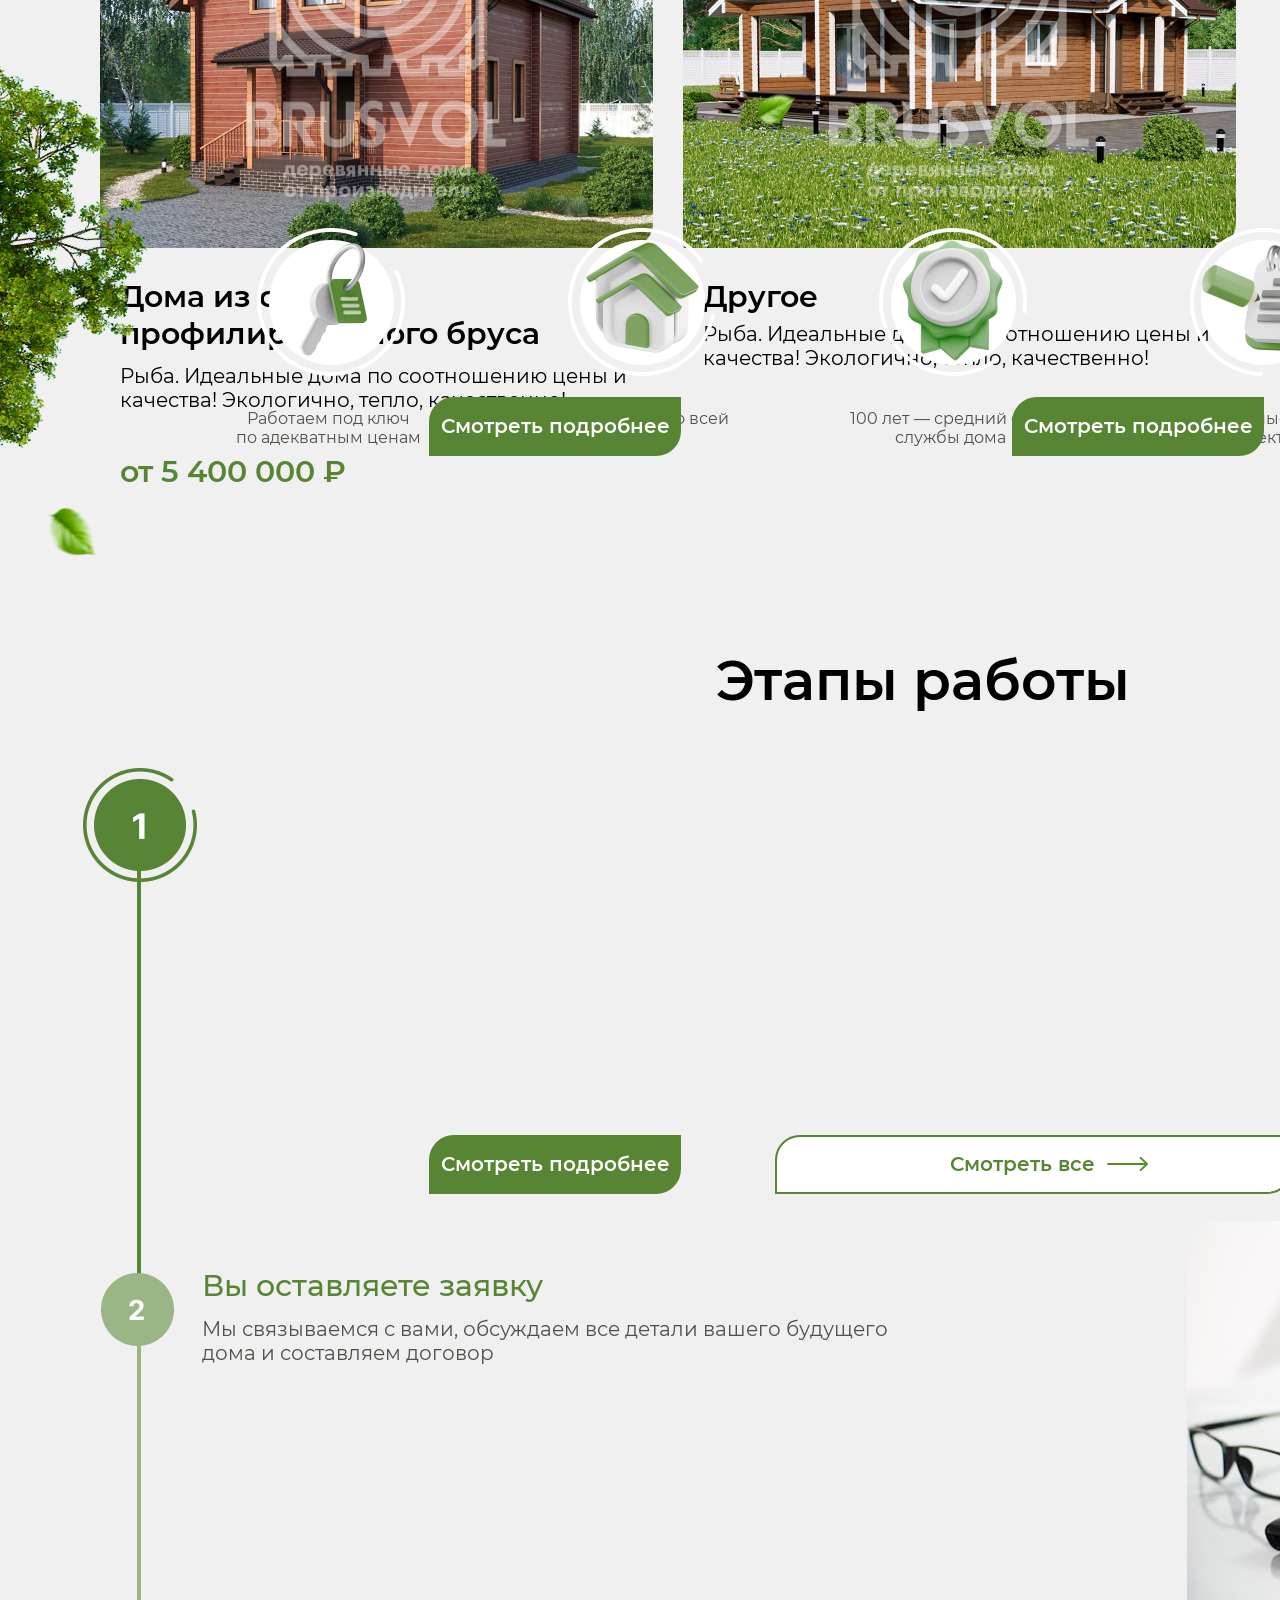
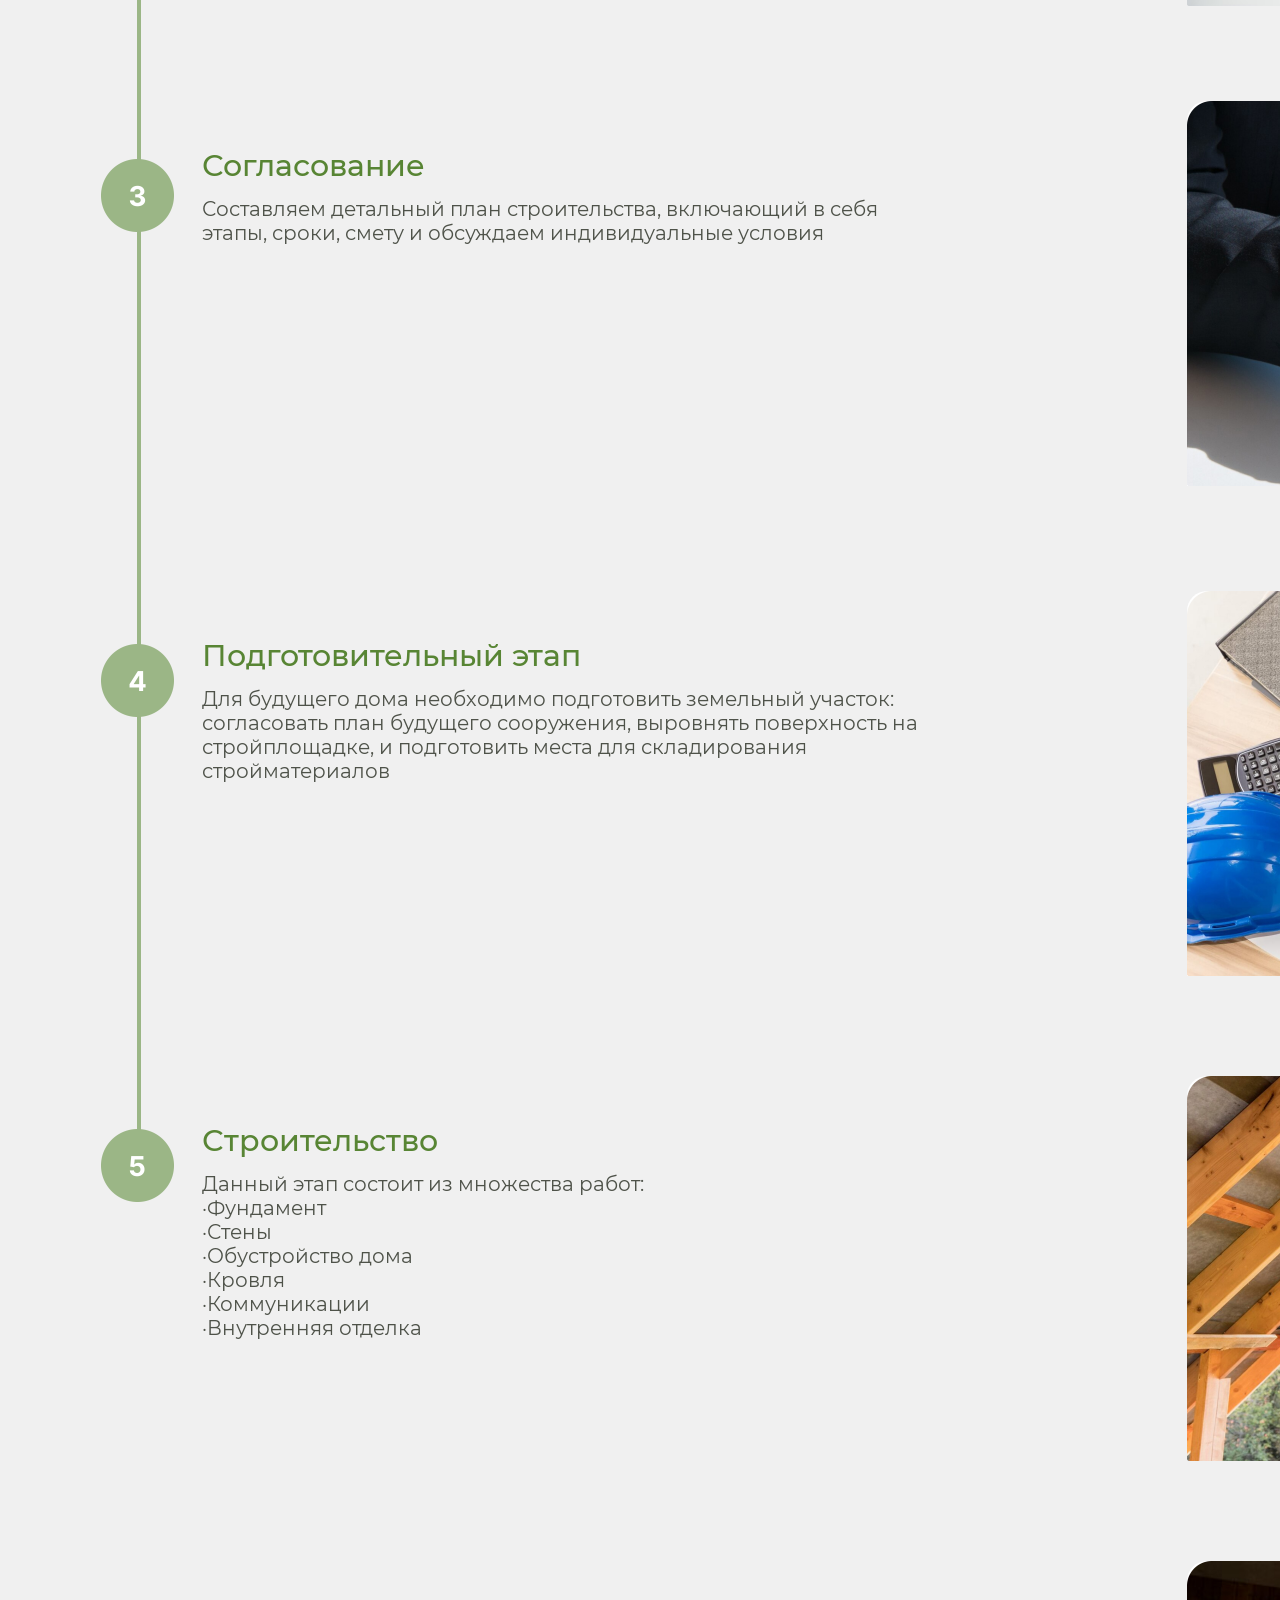
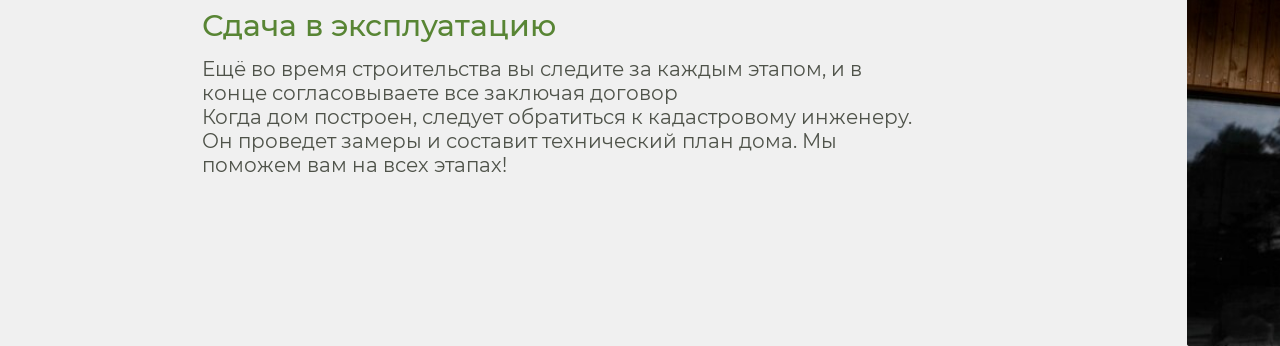
==== commit c587940e: "Add files via upload" ====
--- a/index.html
+++ b/index.html
@@ -20,23 +20,23 @@
                         <img src="images/viber.png" class="viber">
                     </div>
                 </div>
-                <button id="open_modal_zakaza" class="h_c_1_t3">Заказать звонок</button>
-                    <div id="modal_zakaza" class="modal_zakaza">
-                        <section class="modal_zakaza_content">
-                            <img src="images/close.svg" id="close_modal_zakaza" class="close_modal_zakaza">
-                            <div class="modal_zakaza_t1">Нужна консультация?</div>
-                            <div class="modal_zakaza_t2">Оставьте заявку на обратную связь.<br>Мы свяжемся с вами в удобное для Вас время.</div>
-                            <form class="modal_form">
-                                <textarea class="modal_textarea" placeholder="Описание задачи"></textarea>
-                                <input class="modal_input" placeholder="Ваше имя" required>
-                                <input class="modal_input" style=" position:absolute; top:329px;" placeholder="Ваш телефон" required>
-                                <button type="submit" class="modal_button">Отправить заявку 
-                                    <img src="images/baner_knopka_arrow.svg" class="modal_button_arrow">
-                                </button>
-                            </form>
-                            <div class="modal_zakaza_t3">Нажимая кнопку, Вы соглашаетесь <span class="modal_span">на обработку персональных данных</span></div>
-                        </section>
-                    </div>
+                    <button id="open_modal_zakaza" class="h_c_1_t3">Заказать звонок</button>
+                        <div style="margin-left:0px;" id="modal_zakaza" class="modal_zakaza">
+                            <section class="modal_zakaza_content">
+                                <img src="images/close.svg" id="close_modal_zakaza" class="close_modal_zakaza">
+                                <div class="modal_zakaza_t1">Нужна консультация?</div>
+                                <div class="modal_zakaza_t2">Оставьте заявку на обратную связь.<br>Мы свяжемся с вами в удобное для Вас время.</div>
+                                <form class="modal_form">
+                                    <textarea class="modal_textarea" placeholder="Описание задачи"></textarea>
+                                    <input class="modal_input" placeholder="Ваше имя" required>
+                                    <input class="modal_input" style=" position:absolute; top:329px;" placeholder="Ваш телефон" required>
+                                    <button type="submit" class="modal_button">Отправить заявку 
+                                        <img src="images/baner_knopka_arrow.svg" class="modal_button_arrow">
+                                    </button>
+                                </form>
+                                <div class="modal_zakaza_t3">Нажимая кнопку, Вы соглашаетесь <span class="modal_span">на обработку персональных данных</span></div>
+                            </section>
+                        </div>
             </div>
         </div>
         <ul id="header_container_2" class="header_container_2">
@@ -59,15 +59,17 @@
         </div>
     </header>
     <section class="ekran1">
-        <div class="baner">
-            <img src="images/baner.png" class="baner_img">
-            <div class="baner_t1">Строительство деревянных  домов собственного производства в Вологде</div>
-            <div class="baner_t2">· Без изменений цен в ходе строительства</div>
-            <div class="baner_t3">· Качественные дома под ключ от 900 тыс. ₽</div>
-            <div class="baner_t4">· Строительство домов с гарантией и с оплатой по факту <div style="text-indent:12px;" >завершения</div></div>
-            <div class="baner_knopka">
-                <div class="baner_knopka_t">Выбрать дом
-                    <img src="images/baner_knopka_arrow.svg" class="baner_knopka_arrow">
+        <div class="container">
+            <div class="baner">
+                <img src="images/baner.png" class="baner_img">
+                <div class="baner_t1">Строительство деревянных  домов собственного производства в Вологде</div>
+                <div class="baner_t2">· Без изменений цен в ходе строительства</div>
+                <div class="baner_t3">· Качественные дома под ключ от 900 тыс. ₽</div>
+                <div class="baner_t4">· Строительство домов с гарантией и с оплатой по факту <div style="text-indent:12px;" >завершения</div></div>
+                <div class="baner_knopka">
+                    <div class="baner_knopka_t">Выбрать дом
+                        <img src="images/baner_knopka_arrow.svg" class="baner_knopka_arrow">
+                    </div>
                 </div>
             </div>
         </div>
@@ -84,8 +86,11 @@
             </div>
             <div class="arrow_rasschet">></div>
         </div>
-    </section>
-    <div style="margin-top:-682px; margin-left:0px;" id="modal_cena_doma" class="modal_zakaza">
+        <div id="manage" class="manage">
+            <img src="images/manage_img.png" class="manage_img">
+        </div>
+    </section>
+    <div style="margin-top:-917px; margin-left:0px;" id="modal_cena_doma" class="modal_zakaza">
         <section class="modal_zakaza_content">
             <img src="images/close.svg" id="close_modal_cena_doma" class="close_modal_zakaza">
             <div style="left:235px;" class="modal_zakaza_t1">Рассчитать цену дома</div>
@@ -101,7 +106,7 @@
             <div class="modal_zakaza_t3">Нажимая кнопку, Вы соглашаетесь <span class="modal_span">на обработку персональных данных</span></div>
         </section>
     </div>
-    <div style="margin-top:-682px; margin-left:0px;" id="modal_ipoteka" class="modal_zakaza">
+    <div style="margin-top:-917px; margin-left:0px;" id="modal_ipoteka" class="modal_zakaza">
          <section class="modal_zakaza_content">
             <img src="images/close.svg" id="close_modal_ipoteka" class="close_modal_zakaza">
             <div style="left:275px;" class="modal_zakaza_t1">Рассчитать ипотеку</div>
@@ -117,10 +122,7 @@
             <div class="modal_zakaza_t3">Нажимая кнопку, Вы соглашаетесь <span class="modal_span">на обработку персональных данных</span></div>
         </section>
     </div>
-    <div id="manage" class="manage">
-        <img src="images/manage_img.png" class="manage_img">
-    </div>
-    <div style="margin-top:-682px; margin-left:0px;" id="modal_manage" class="modal_zakaza">
+    <div style="margin-top:-917px; margin-left:0px;" id="modal_manage" class="modal_zakaza">
         <section class="modal_zakaza_content">
             <img src="images/close.svg" id="close_modal_manage" class="close_modal_zakaza">
             <div style="left:210px;" class="modal_zakaza_t1">Консультация о покупке</div>
@@ -137,85 +139,87 @@
         </section>
     </div>
     <section class="ekran2">
-        <div class="ekran2_z">Типы домов и их стоимость</div>
-        <img src="images/ekran2_img.png" class="ekran2_img">
-        <img src="images/listik.png" class="ekran2_listik">
-        <div class="ekran2_t1">Общая площадь, м2</div>
-        <div class="ekran2_t2">Стоимость проекта, руб</div>
-        <div class="ekran2_t3">Категория дома</div>
-        <div class="ekran2_t4">Количество этажей</div>
-        <div class="ekran2_t5">Материалы</div>
-        <div class="range_container">
+        <div class="container">
+            <div class="ekran2_z">Типы домов и их стоимость</div>
+            <img src="images/ekran2_img.png" class="ekran2_img">
+            <img src="images/listik.png" class="ekran2_listik">
+            <div class="ekran2_t1">Общая площадь, м2</div>
+            <div class="ekran2_t2">Стоимость проекта, руб</div>
+            <div class="ekran2_t3">Категория дома</div>
+            <div class="ekran2_t4">Количество этажей</div>
+            <div class="ekran2_t5">Материалы</div>
+            <div class="range_container">
+                    <div class="range-labels">
+                        <span>0 м2</span>
+                        <span style="padding-left:164px;" >500 м2</span>
+                    </div>
+                <input type="range" min="0" max="500" class="range_1">
+            </div>
+            <div style="position: absolute; top:140px;" class="range_container">
                 <div class="range-labels">
-                    <span>0 м2</span>
-                    <span style="padding-left:164px;" >500 м2</span>
-                </div>
-            <input type="range" min="0" max="500" class="range_1">
-        </div>
-        <div style="position: absolute; top:140px;" class="range_container">
-            <div class="range-labels">
-                <span style="position:absolute;width:30px;">0 ₽</span>
-                <span style="position:absolute;left:170px; width:106px;" >1 000 000 ₽</span>
-            </div>
-            <input type="range" min="0" max="1000000" class="range_1">
-        </div> 
-        <div class="checkbox_container">
-            <div class="checkbox_podcontainer">
-                <input type="checkbox" class="checkbox_ekran2">
-                <div class="checkbox_ekran2_t">Дом</div>
-            </div>
-            <div class="checkbox_podcontainer">
-                <input type="checkbox" class="checkbox_ekran2">
-                <div class="checkbox_ekran2_t">Баня</div>
-            </div>
-            <div class="checkbox_podcontainer">
-                <input type="checkbox" class="checkbox_ekran2">
-                <div class="checkbox_ekran2_t">Беседка</div>
-            </div>
-            <div class="esche_1">
+                    <span style="position:absolute;width:30px;">0 ₽</span>
+                    <span style="position:absolute;left:170px; width:106px;" >1 000 000 ₽</span>
+                </div>
+                <input type="range" min="0" max="1000000" class="range_1">
+            </div> 
+            <div class="checkbox_container">
                 <div class="checkbox_podcontainer">
                     <input type="checkbox" class="checkbox_ekran2">
-                    <div class="checkbox_ekran2_t">Один этаж</div>
+                    <div class="checkbox_ekran2_t">Дом</div>
                 </div>
                 <div class="checkbox_podcontainer">
                     <input type="checkbox" class="checkbox_ekran2">
-                    <div class="checkbox_ekran2_t">Два этажа</div>
+                    <div class="checkbox_ekran2_t">Баня</div>
                 </div>
                 <div class="checkbox_podcontainer">
                     <input type="checkbox" class="checkbox_ekran2">
-                    <div class="checkbox_ekran2_t">Три этажа</div>
-                </div>
-                <div class="checkbox_podcontainer">
-                    <input type="checkbox" class="checkbox_ekran2">
-                    <div class="checkbox_ekran2_t">С мансардой</div>
-                </div>
-            </div>
-            <div style="position:absolute; left:505px;" class="esche_1">
-                <div class="checkbox_podcontainer">
-                    <input type="checkbox" class="checkbox_ekran2">
-                    <div class="checkbox_ekran2_t">ОЦБ с лунным пазом</div>
-                </div>
-                <div class="checkbox_podcontainer">
-                    <input type="checkbox" class="checkbox_ekran2">
-                    <div class="checkbox_ekran2_t">ОЦБ с финским профилем</div>
-                </div>
-                <div class="checkbox_podcontainer">
-                    <input type="checkbox" class="checkbox_ekran2">
-                    <div class="checkbox_ekran2_t">ОЦБ пофилированное</div>
-                </div>
-                <div class="checkbox_podcontainer">
-                    <input type="checkbox" class="checkbox_ekran2">
-                    <div class="checkbox_ekran2_t">Рубленное бревно</div>
-                </div>
-            </div>
-        </div>
-        <div style="position: absolute; width:367px; left:776px; top:1455px;" class="baner_knopka">
-            <div style=" width: 335px;" class="baner_knopka_t">Перейти к вариантам
-                <img style=" position:absolute; left:287px; top:23px;" src="images/baner_knopka_arrow.svg" class="baner_knopka_arrow">
-            </div>
-        </div>
-        <img src="images/derevo1.png" class="derevo1">
-        <div style="position: absolute; top:1579px; left:98px; width:1723px; height:1px; background-color: rgba(211, 212, 210, 1);"></div>
+                    <div class="checkbox_ekran2_t">Беседка</div>
+                </div>
+                <div class="esche_1">
+                    <div class="checkbox_podcontainer">
+                        <input type="checkbox" class="checkbox_ekran2">
+                        <div class="checkbox_ekran2_t">Один этаж</div>
+                    </div>
+                    <div class="checkbox_podcontainer">
+                        <input type="checkbox" class="checkbox_ekran2">
+                        <div class="checkbox_ekran2_t">Два этажа</div>
+                    </div>
+                    <div class="checkbox_podcontainer">
+                        <input type="checkbox" class="checkbox_ekran2">
+                        <div class="checkbox_ekran2_t">Три этажа</div>
+                    </div>
+                    <div class="checkbox_podcontainer">
+                        <input type="checkbox" class="checkbox_ekran2">
+                        <div class="checkbox_ekran2_t">С мансардой</div>
+                    </div>
+                </div>
+                <div style="position:absolute; left:505px;" class="esche_1">
+                    <div class="checkbox_podcontainer">
+                        <input type="checkbox" class="checkbox_ekran2">
+                        <div class="checkbox_ekran2_t">ОЦБ с лунным пазом</div>
+                    </div>
+                    <div class="checkbox_podcontainer">
+                        <input type="checkbox" class="checkbox_ekran2">
+                        <div class="checkbox_ekran2_t">ОЦБ с финским профилем</div>
+                    </div>
+                    <div class="checkbox_podcontainer">
+                        <input type="checkbox" class="checkbox_ekran2">
+                        <div class="checkbox_ekran2_t">ОЦБ пофилированное</div>
+                    </div>
+                    <div class="checkbox_podcontainer">
+                        <input type="checkbox" class="checkbox_ekran2">
+                        <div class="checkbox_ekran2_t">Рубленное бревно</div>
+                    </div>
+                </div>
+            </div>
+            <div style="position: absolute; width:367px; left:776px; top:1455px;" class="baner_knopka">
+                <div style=" width: 335px;" class="baner_knopka_t">Перейти к вариантам
+                    <img style=" position:absolute; left:287px; top:23px;" src="images/baner_knopka_arrow.svg" class="baner_knopka_arrow">
+                </div>
+            </div>
+            <img src="images/derevo1.png" class="derevo1">
+            <div style="position: absolute; top:1579px; left:98px; width:1723px; height:1px; background-color: rgba(211, 212, 210, 1);"></div>
+        </div>
     </section>
     <section class="ekran3">
         <img src="images/listik2.png" class="ekran3_listik1">
--- a/style.css
+++ b/style.css
@@ -25,6 +25,9 @@
     top: 0;
     left: 0;
     z-index: 9999; 
+}
+.container{
+    width:1720px;
 }
 .header_container_1{
     height:94px;
@@ -132,8 +135,8 @@
     z-index: 9999;
     justify-content:center;
     align-items:center;
-    margin-left:-100px;
     margin-top:-31px;
+    left:0px;
 }
 .modal_zakaza.active{
     display:flex; 
@@ -341,59 +344,69 @@
     margin-top: 0; 
     position: relative; 
     z-index: 1;
+    display: grid; 
+    grid-template-columns: 1fr;
+    grid-template-rows: 1fr;
 }
 .baner_img{
     width: 1720px;
     height: 683px;
     display: block;
-    position: absolute;
-    top:158px;
+    margin-top:158px;
+    z-index:1;
+    grid-area: 1 / 1 / 2 / 2; 
 }
 .baner_t1{
     font-size:55px;
     font-family:'Montserrat-SemiBold';
-    position: absolute;
-    top:268px;
-    left:172px;
+    margin-top:267px;
+    margin-left:62px;
     width:823px;
     background: linear-gradient(to bottom, rgba(34, 39, 28, 1),rgba(78, 82, 73, 1));
     background-clip: text;
     color:transparent;
+    z-index:2;
+    display: inline-block;
+    grid-area: 1 / 1 / 2 / 2; 
 }
 .baner_t2{
     font-family: 'Montserrat-Regular';
     font-size:20px;
-    position: absolute;
-    top:501px;
-    left:172px;
+    margin-top:521px;
+    margin-left:80px; 
     width:695px;
     color:rgba(78, 82, 73, 1);
+    grid-area: 1 / 1 / 2 / 2; 
+    z-index:2;
 }
 .baner_t3{
     font-family: 'Montserrat-Regular';
     font-size:20px;
-    position: absolute;
-    top:545px;
-    left:172px;
     width:695px;
     color:rgba(78, 82, 73, 1);
+    grid-area: 1 / 1 / 2 / 2; 
+    z-index:2;
+    margin-top:562px;
+    margin-left:80px; 
 }
 .baner_t4{
     font-family: 'Montserrat-Regular';
     font-size:20px;
-    position: absolute;
-    top:589px;
-    left:172px;
     width:695px;
     color:rgba(78, 82, 73, 1);
     line-height:1.5;
+    grid-area: 1 / 1 / 2 / 2; 
+    z-index:2;
+    margin-top:598px;
+    margin-left:80px; 
 }
 .baner_knopka{
     width:276px;
     height:64px;
-    position: absolute;
-    top:705px;
-    left:160px;
+    margin-top:693px;
+    margin-left:72px;
+    grid-area: 1 / 1 / 2 / 2; 
+    z-index:2;
 }
 .baner_knopka_t{
     position: absolute;
@@ -407,7 +420,8 @@
     border:0cap;
     border:2px solid rgba(88, 133, 52, 1);
     font-family: 'Montserrat-SemiBold';
-    border-radius: 25px 0 25px 0; 
+    border-radius: 25px 0 25px 0;
+    grid-area: 1 / 1 / 2 / 2; 
 }
 .baner_knopka_t:hover{
     border:2px solid rgba(88, 133, 52, 1);
@@ -427,13 +441,13 @@
     filter: brightness(0.6) invert(1) sepia(3) saturate(3) hue-rotate(50deg);
 }
 .listik1{
-    position: absolute;
-    top:769px;
-    left:-2px;
-    height:105px;
+    margin-top:110px;
+    margin-left: 4px;
+    height:120px;
     width:169px;
-    transform: rotate(15deg);
+    transform: rotate(10deg);
     z-index: 999;
+    position: relative;
 }
 .rasschet {
     position: fixed;
@@ -536,7 +550,7 @@
     width:108px;
     height:108px;
     z-index:9999;
-    margin-top:108px;
+    margin-top:-125px;
     margin-left:1708px;
     position: fixed;
     cursor: pointer;
@@ -547,60 +561,51 @@
     
 }
 .ekran2_z{
-    position: absolute;
-    top:985px;
-    left:877px;
     font-family: 'Montserrat-SemiBold';
     font-size: 36px;
+    margin-left:877px;
+    margin-top: 60px;
 }
 .ekran2_img{
-    position: absolute;
-    top:1006px;
     width:655px;
     height:573px;
 }
 .ekran2_t1{
-    position: absolute;
-    font-family: 'Montserrat-Regular';
-    font-size:20px;
-    top:1100px;
-    left:685px;
+    font-family: 'Montserrat-Regular';
+    font-size:20px;
+    margin-top:-497px;
+    margin-left:685px;
 }
 .ekran2_t2{
-    position: absolute;
-    font-family: 'Montserrat-Regular';
-    font-size:20px;
-    top:1232px;
-    left:685px;
+    font-family: 'Montserrat-Regular';
+    font-size:20px;
+    margin-top:115px;
+    margin-left:685px;
 }
 .ekran2_t3{
-    position: absolute;
-    font-family: 'Montserrat-Regular';
-    font-size:20px;
-    top:1100px;
-    left:1026px;
+    font-family: 'Montserrat-Regular';
+    font-size:20px;
+    margin-top:-165px;
+    margin-left:1026px;
 }
 .ekran2_t4{
-    position: absolute;
-    font-family: 'Montserrat-Regular';
-    font-size:20px;
-    top:1100px;
-    left:1260px;
+    font-family: 'Montserrat-Regular';
+    font-size:20px;
+    margin-top:-25px;
+    margin-left:1260px;
 }
 .ekran2_t5{
-    position: absolute;
-    font-family: 'Montserrat-Regular';
-    font-size:20px;
-    top:1100px;
-    left:1529px;
+    font-family: 'Montserrat-Regular';
+    font-size:20px;
+    margin-top:-25px;
+    margin-left:1529px;
 }
 .ekran2_listik{
-  transform: rotate(160deg) scale(1, -1);
+    transform: rotate(160deg) scale(1, -1);
     width:150px;
     height:122px;
-    position:absolute;
-    left:1746px;
-    top:927px;
+    margin-left:1746px;
+    margin-top:-200px;
 }
 .range_container{
     width:272px;
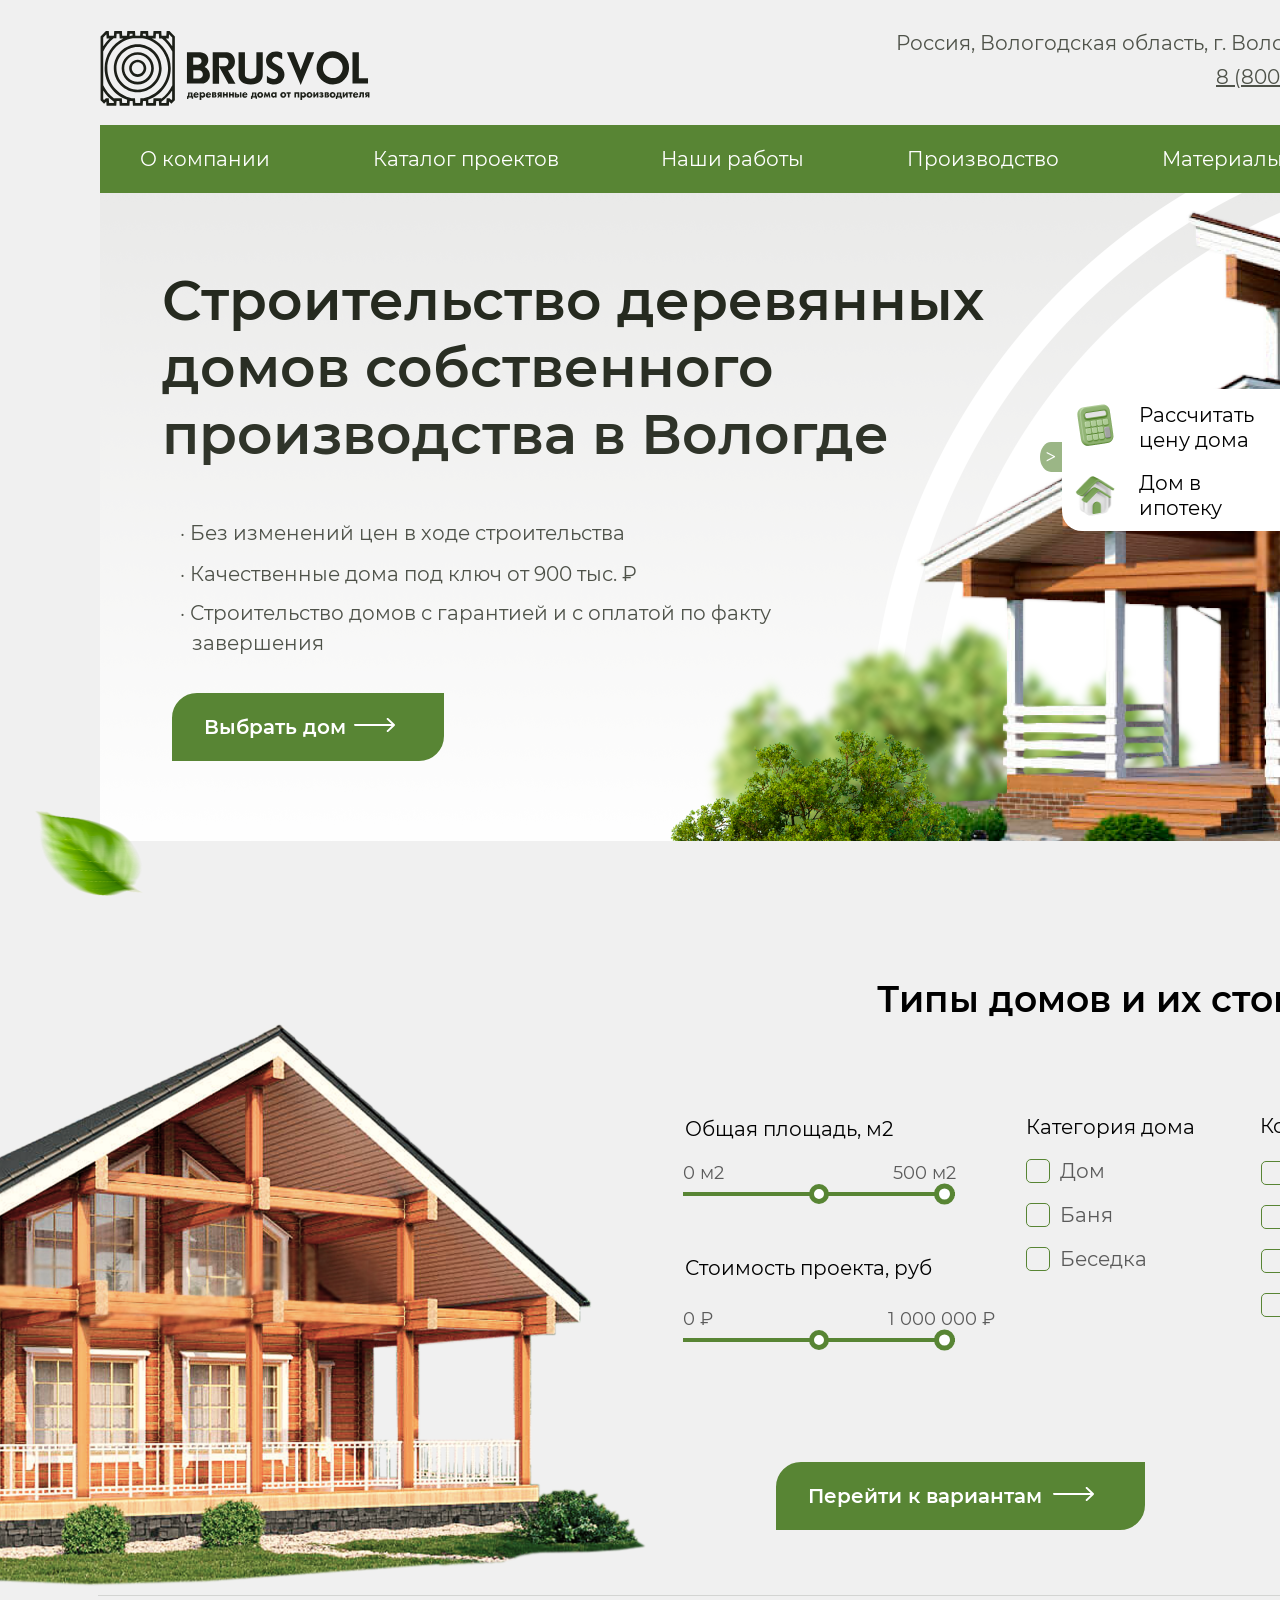
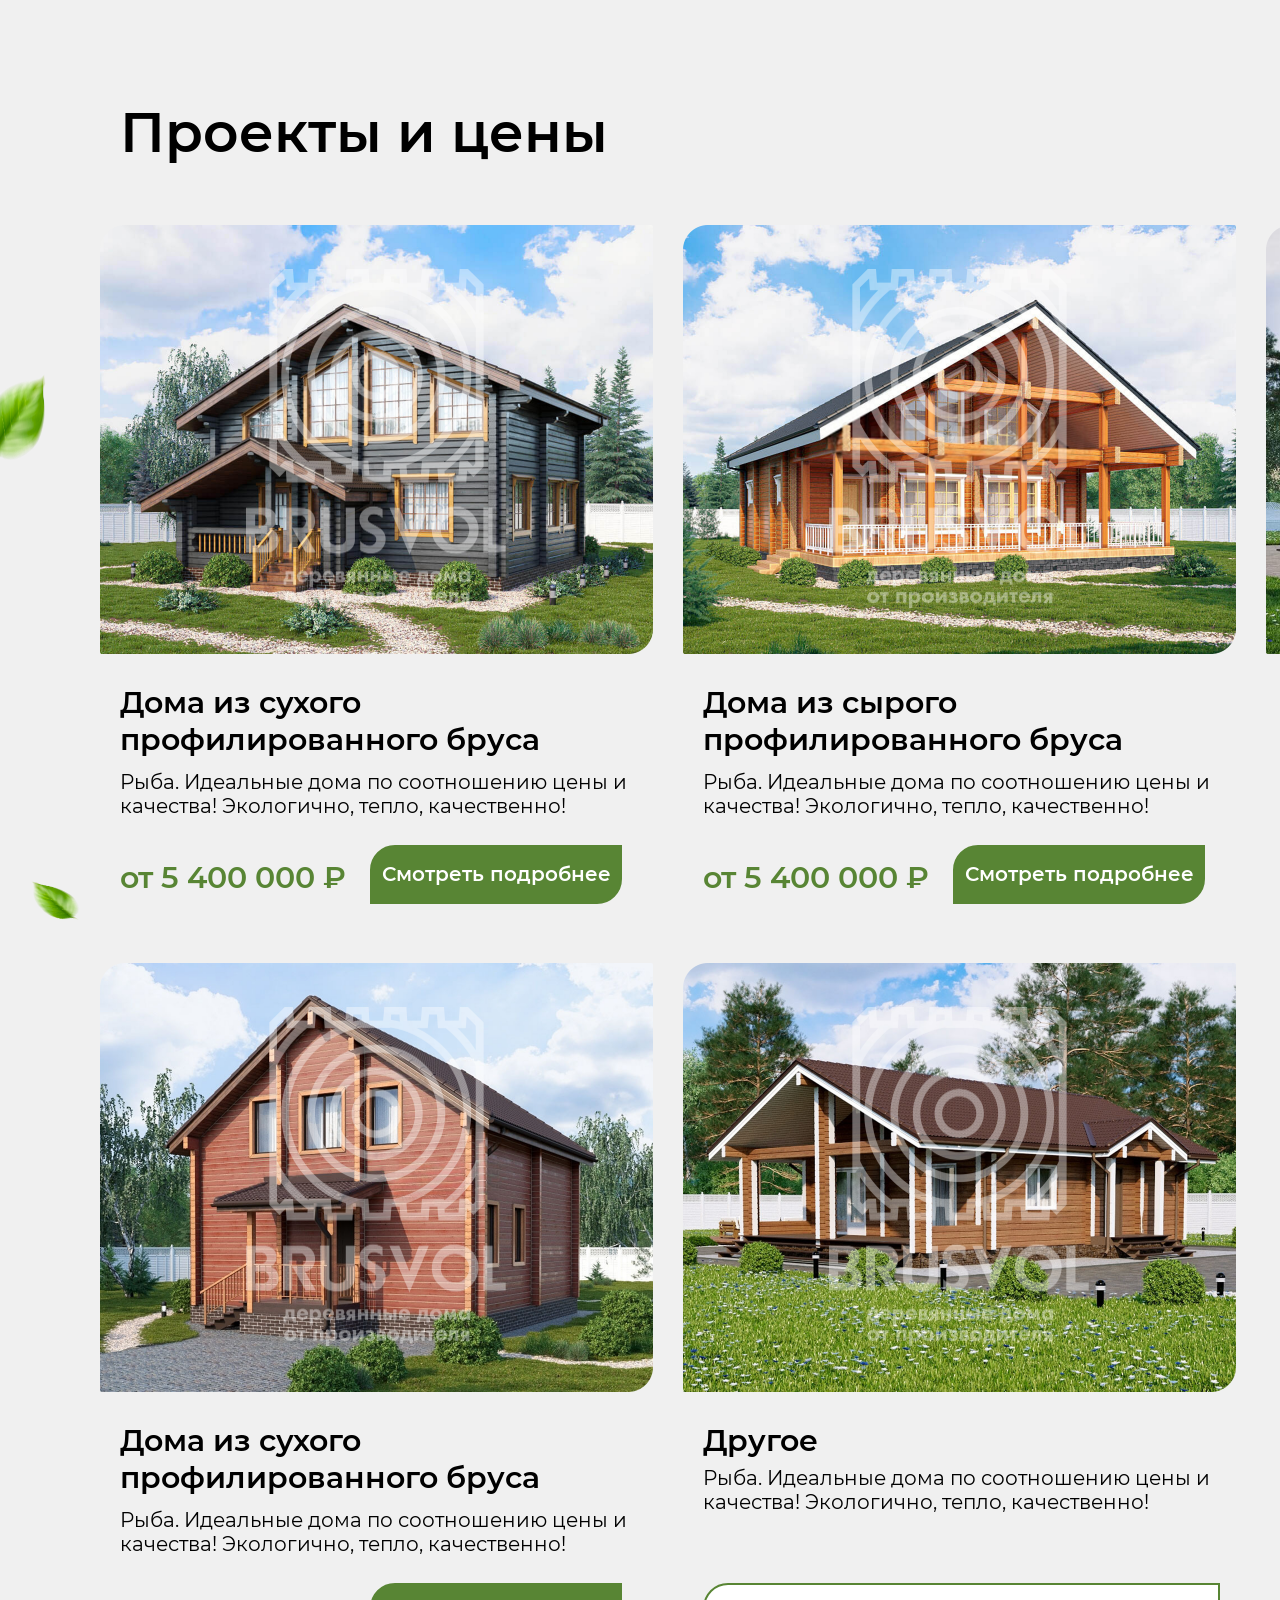
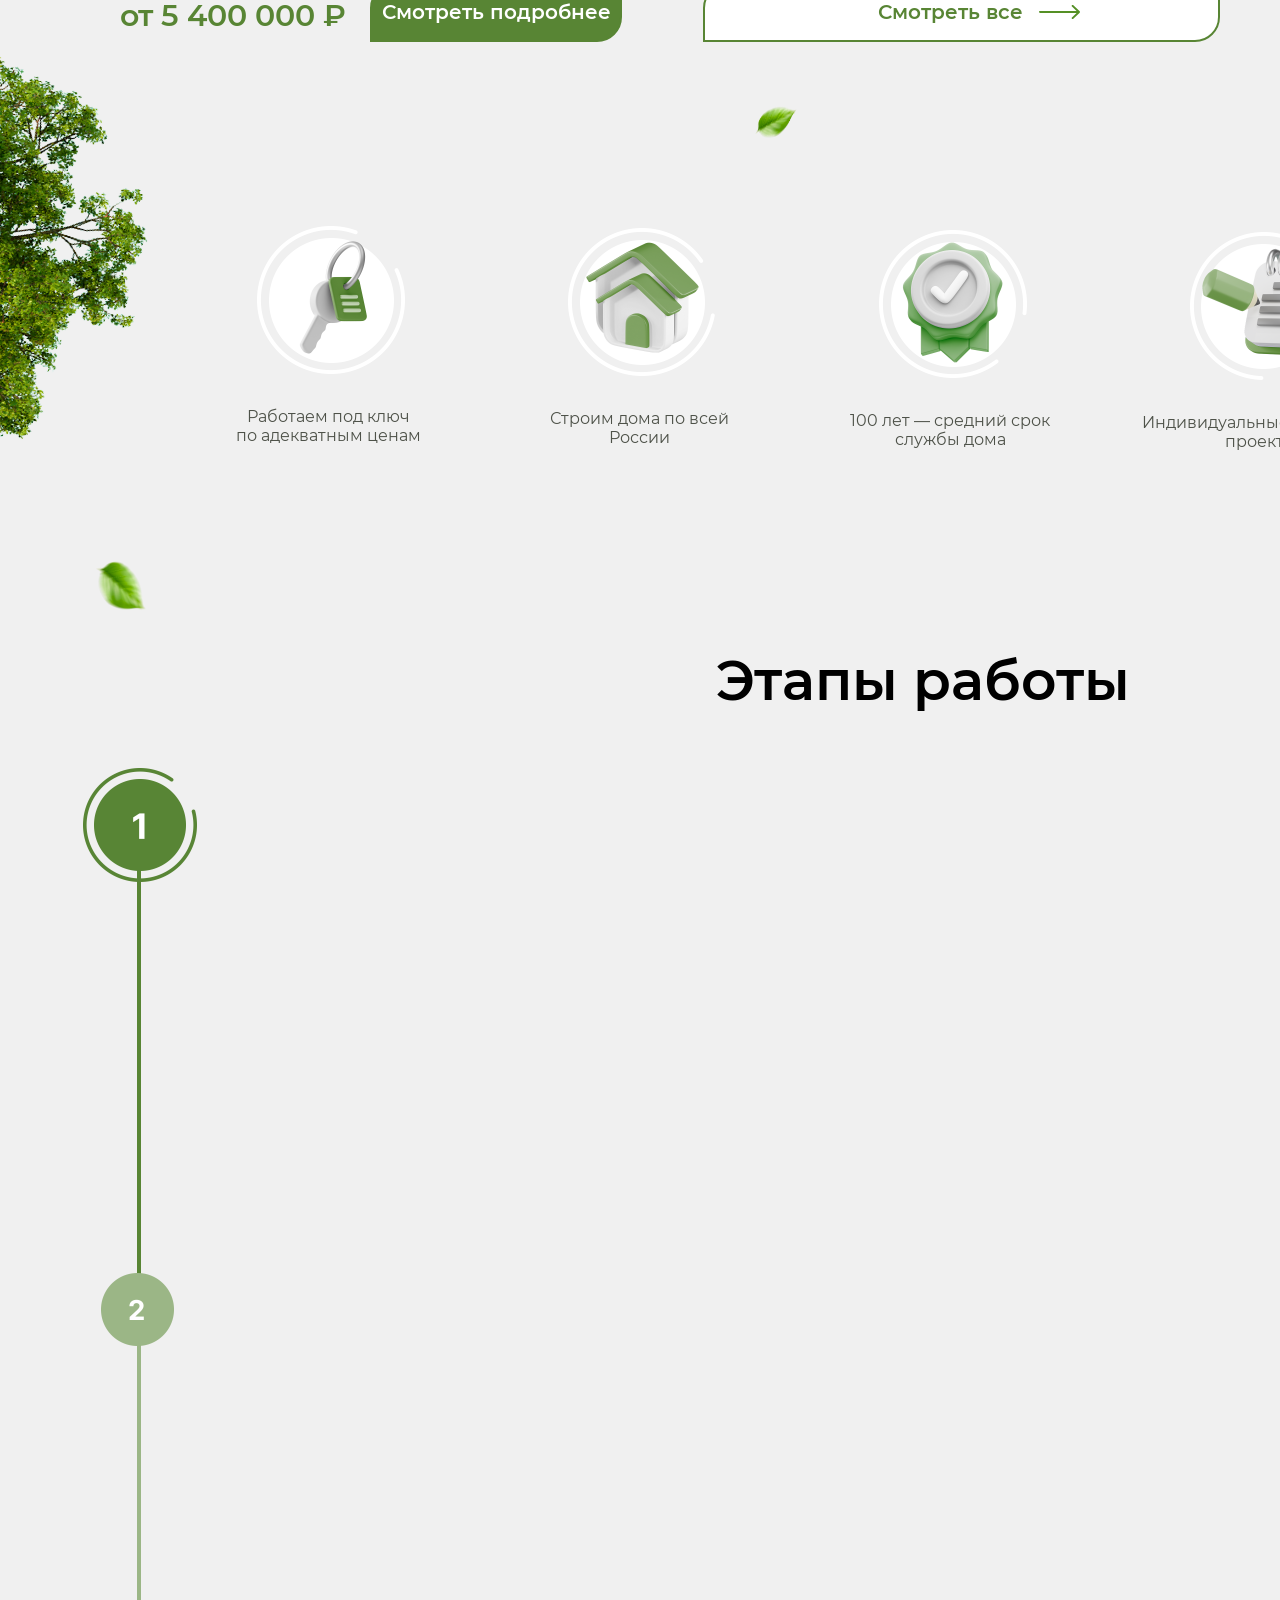
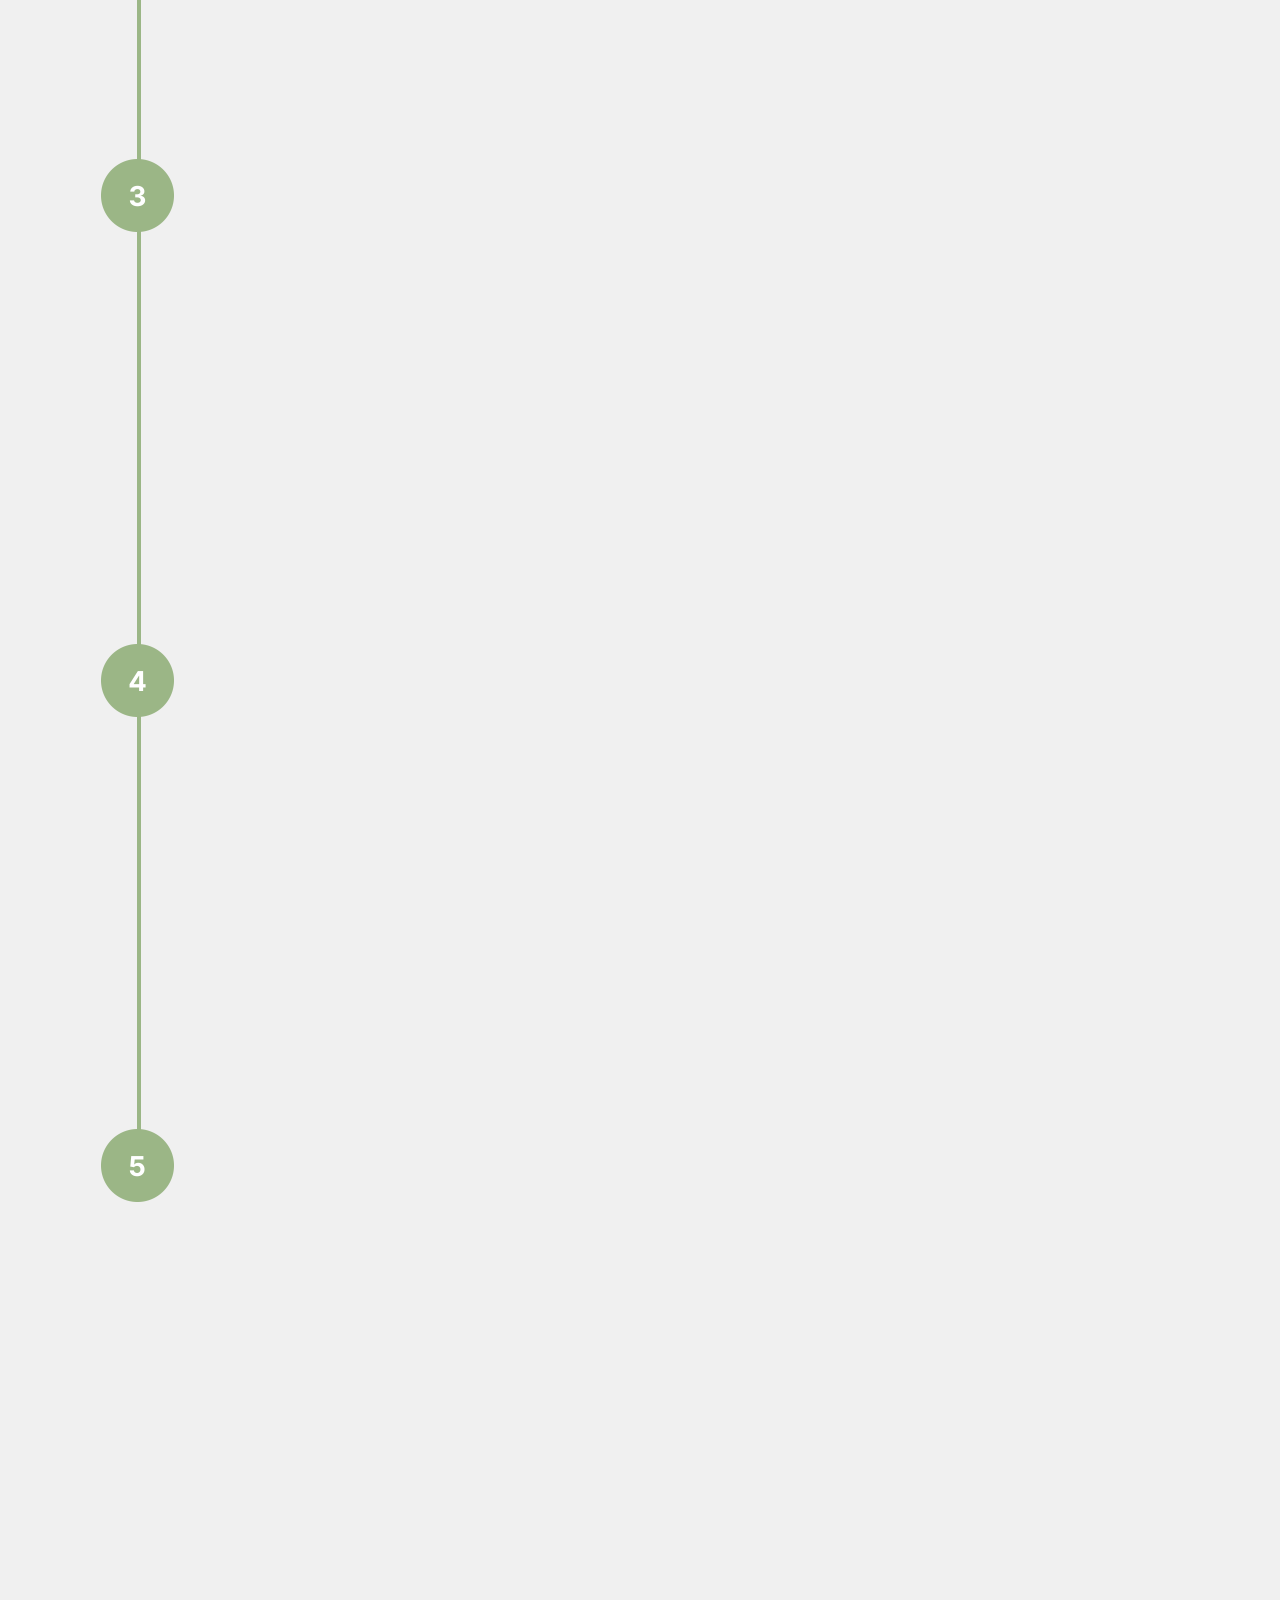
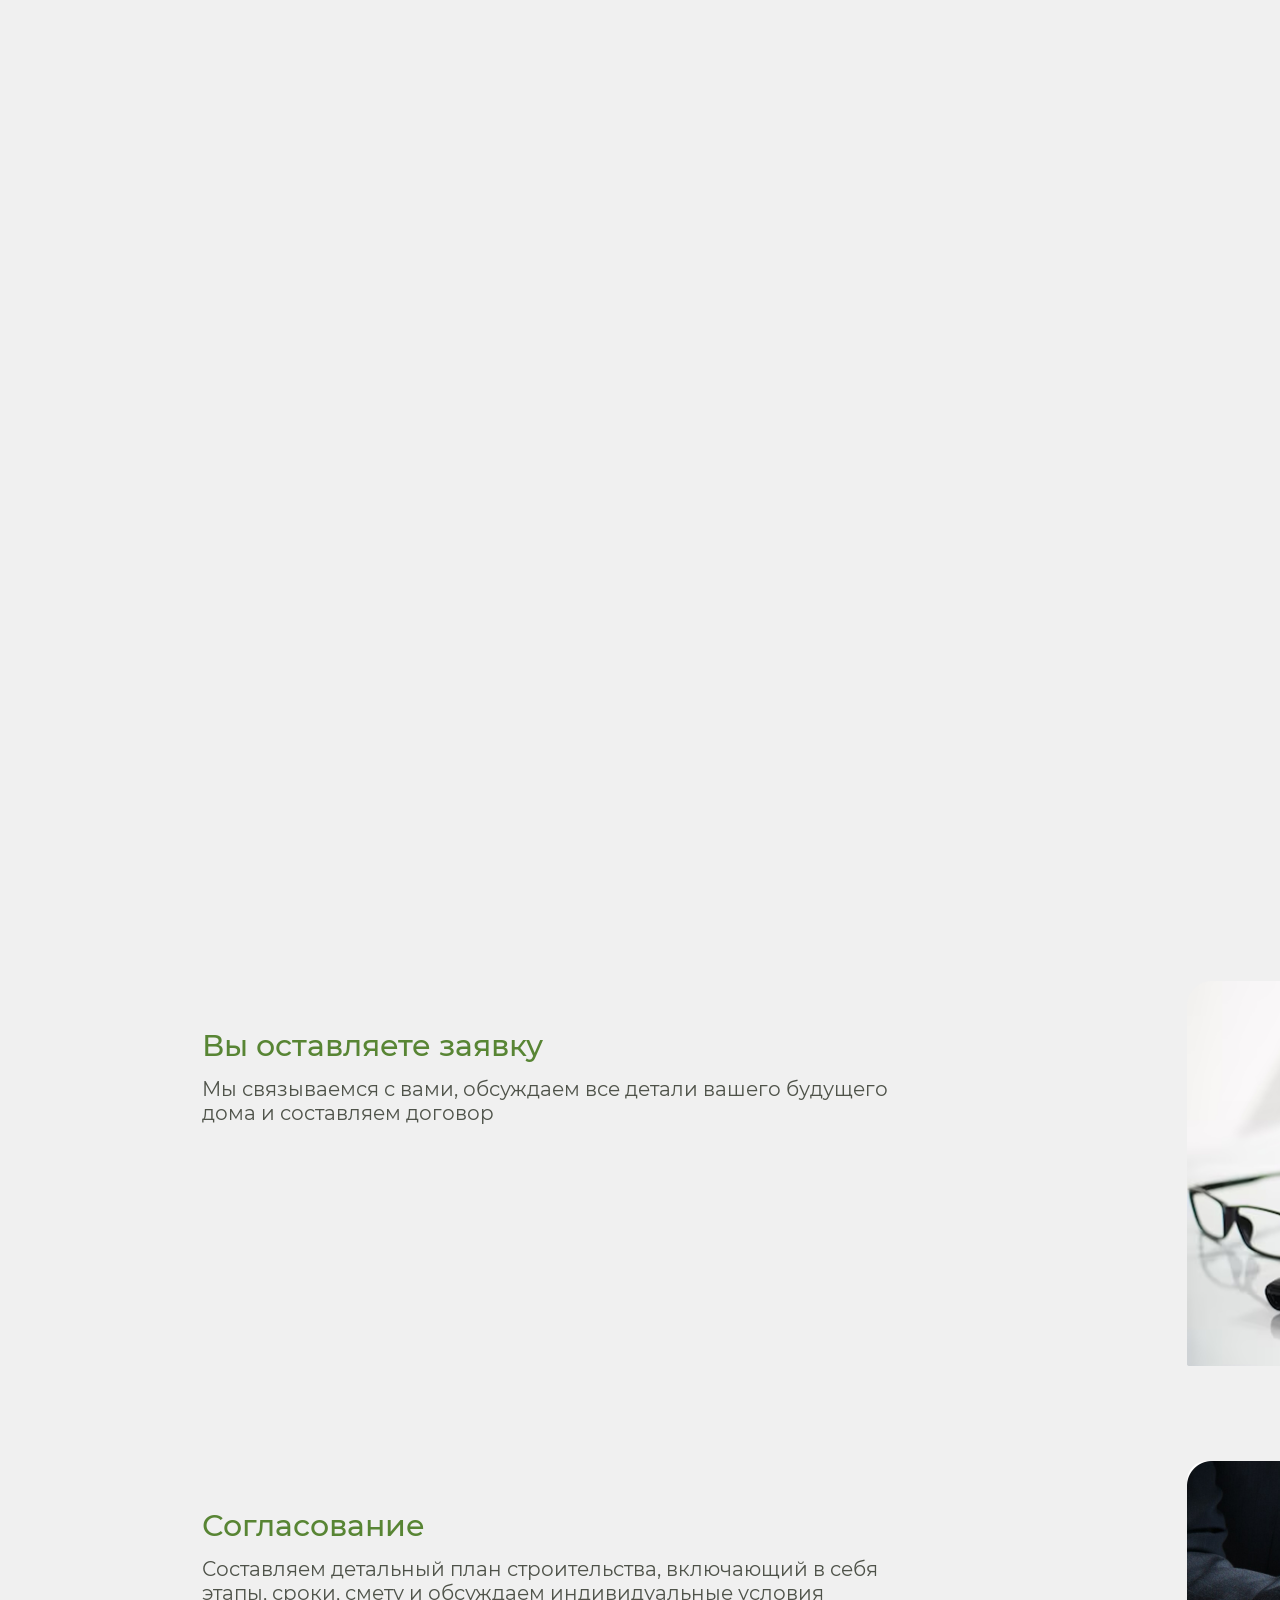
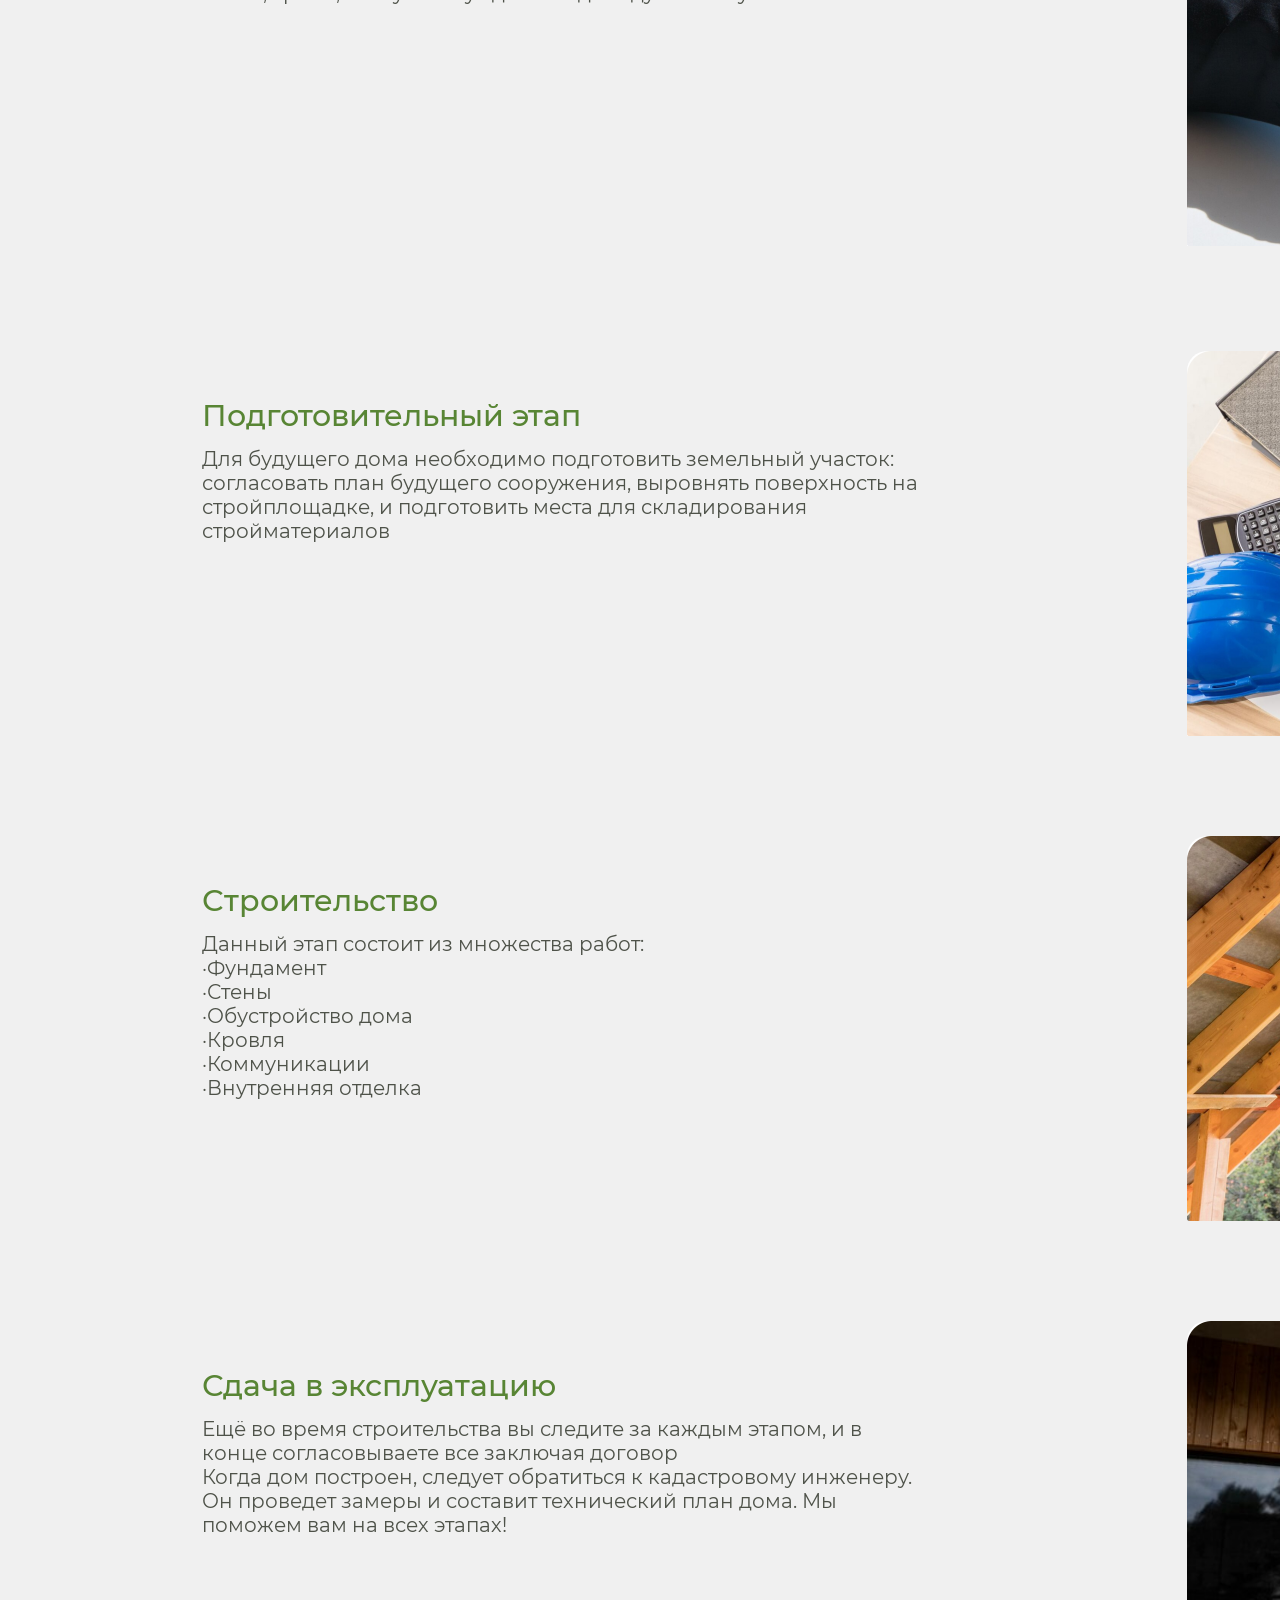
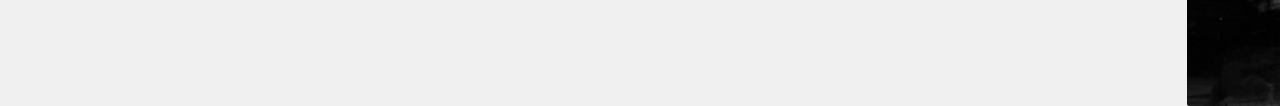
==== commit b27ec068: "Add files via upload" ====
--- a/index.html
+++ b/index.html
@@ -148,17 +148,17 @@
             <div class="ekran2_t3">Категория дома</div>
             <div class="ekran2_t4">Количество этажей</div>
             <div class="ekran2_t5">Материалы</div>
-            <div class="range_container">
+            <div style="margin-top:25px;" class="range_container">
                     <div class="range-labels">
                         <span>0 м2</span>
-                        <span style="padding-left:164px;" >500 м2</span>
+                        <span style="width:500px; margin-left:164px;" >500 м2</span>
                     </div>
                 <input type="range" min="0" max="500" class="range_1">
             </div>
-            <div style="position: absolute; top:140px;" class="range_container">
+            <div style="margin-top:100px;" class="range_container">
                 <div class="range-labels">
-                    <span style="position:absolute;width:30px;">0 ₽</span>
-                    <span style="position:absolute;left:170px; width:106px;" >1 000 000 ₽</span>
+                    <span style="width:30px;">0 ₽</span>
+                    <span style="padding-left:170px; width:106px;" >1 000 000 ₽</span>
                 </div>
                 <input type="range" min="0" max="1000000" class="range_1">
             </div> 
@@ -193,7 +193,7 @@
                         <div class="checkbox_ekran2_t">С мансардой</div>
                     </div>
                 </div>
-                <div style="position:absolute; left:505px;" class="esche_1">
+                <div style="margin-top:-175px; margin-left:505px;" class="esche_1">
                     <div class="checkbox_podcontainer">
                         <input type="checkbox" class="checkbox_ekran2">
                         <div class="checkbox_ekran2_t">ОЦБ с лунным пазом</div>
@@ -212,98 +212,102 @@
                     </div>
                 </div>
             </div>
-            <div style="position: absolute; width:367px; left:776px; top:1455px;" class="baner_knopka">
+            <div style="width:367px; margin-left:776px; margin-top:120px;" class="baner_knopka">
                 <div style=" width: 335px;" class="baner_knopka_t">Перейти к вариантам
-                    <img style=" position:absolute; left:287px; top:23px;" src="images/baner_knopka_arrow.svg" class="baner_knopka_arrow">
+                    <img style="margin-left:95px;" src="images/baner_knopka_arrow.svg" class="baner_knopka_arrow">
                 </div>
             </div>
             <img src="images/derevo1.png" class="derevo1">
-            <div style="position: absolute; top:1579px; left:98px; width:1723px; height:1px; background-color: rgba(211, 212, 210, 1);"></div>
+            <div style="z-index:2; margin-top:-325px; margin-left:98px; width:1723px; height:1px; background-color: rgba(211, 212, 210, 1);"></div>
         </div>
     </section>
     <section class="ekran3">
-        <img src="images/listik2.png" class="ekran3_listik1">
-        <img src="images/listik.png" class="ekran3_listik2">
-        <img src="images/listik2.png" class="ekran3_listik3">
-        <img src="images/listik.png" class="ekran3_listik4">
-        <div class="ekran3_z">Проекты и цены</div>
-        <div style="position: relative; top:570px; left:100px;" class="dom_container">
-            <img style="width:553px; height:429px;" src="images/dom1.png">
-            <img style="left:146px; top:44px; width:260px; height:339px; position: absolute;" src="images/voda.png">
-            <div style="font-size:30px; position: absolute; top:459px; left:20px;   font-family: 'Montserrat-SemiBold';" >Дома из сухого профилированного бруса</div>
-            <div style="font-size:20px; position: absolute; top:545px; left:20px;   font-family: 'Montserrat-Regular';">Рыба. Идеальные дома по соотношению цены и качества! Экологично, тепло, качественно!</div>
-            <div style="font-size:30px; position: absolute; top:634px; left:20px;   font-family: 'Montserrat-SemiBold'; color:rgba(88, 133, 52, 1);" >от 5 400 000 ₽</div>
-            <div style="position: absolute; top:623px; left:257px;" class="baner_knopka">
-                <div style="padding-top:15px; padding-left:10px; height:40px;" class="baner_knopka_t">Смотреть подробнее</div>
-            </div>
-        </div>
-        <div style="position: relative; top:-138px; left:683px;" class="dom_container">
-            <img style="width:553px; height:429px;" src="images/dom2.png">
-            <img style="left:146px; top:44px; width:260px; height:339px; position: absolute;" src="images/voda.png">
-            <div style="font-size:30px; position: absolute; top:459px; left:20px;   font-family: 'Montserrat-SemiBold';" >Дома из сырого профилированного бруса</div>
-            <div style="font-size:20px; position: absolute; top:545px; left:20px;   font-family: 'Montserrat-Regular';">Рыба. Идеальные дома по соотношению цены и качества! Экологично, тепло, качественно!</div>
-            <div style="font-size:30px; position: absolute; top:634px; left:20px;   font-family: 'Montserrat-SemiBold'; color:rgba(88, 133, 52, 1);" >от 5 400 000 ₽</div>
-            <div style="position: absolute; top:623px; left:257px;" class="baner_knopka">
-                <div style="padding-top:15px; padding-left:10px; height:40px;" class="baner_knopka_t">Смотреть подробнее</div>
-            </div>
-        </div>
-        <div style="position: relative; top:-846px; left:1266px;" class="dom_container">
-            <img style="width:553px; height:429px;" src="images/dom3.png">
-            <img style="left:146px; top:44px; width:260px; height:339px; position: absolute;" src="images/voda.png">
-            <div style="font-size:30px; position: absolute; top:459px; left:20px;   font-family: 'Montserrat-SemiBold';" >Дома из обрезного бруса</div>
-            <div style="font-size:20px; position: absolute; top:503px; left:20px;   font-family: 'Montserrat-Regular';">Рыба. Идеальные дома по соотношению цены и качества! Экологично, тепло, качественно!</div>
-            <div style="font-size:30px; position: absolute; top:634px; left:20px;   font-family: 'Montserrat-SemiBold'; color:rgba(88, 133, 52, 1);" >от 5 400 000 ₽</div>
-            <div style="position: absolute; top:623px; left:257px;" class="baner_knopka">
-                <div style="padding-top:15px; padding-left:10px; height:40px;" class="baner_knopka_t">Смотреть подробнее</div>
-            </div>
-        </div>
-        <div style="position: relative; top:-816px; left:100px;" class="dom_container">
-            <img style="width:553px; height:429px;" src="images/dom4.png">
-            <img style="left:146px; top:44px; width:260px; height:339px; position: absolute;" src="images/voda.png">
-            <div style="font-size:30px; position: absolute; top:459px; left:20px;   font-family: 'Montserrat-SemiBold';" >Дома из сухого профилированного бруса</div>
-            <div style="font-size:20px; position: absolute; top:545px; left:20px;   font-family: 'Montserrat-Regular';">Рыба. Идеальные дома по соотношению цены и качества! Экологично, тепло, качественно!</div>
-            <div style="font-size:30px; position: absolute; top:634px; left:20px;   font-family: 'Montserrat-SemiBold'; color:rgba(88, 133, 52, 1);" >от 5 400 000 ₽</div>
-            <div style="position: absolute; top:623px; left:257px;" class="baner_knopka">
-                <div style="padding-top:15px; padding-left:10px; height:40px;" class="baner_knopka_t">Смотреть подробнее</div>
-            </div>
-        </div>
-        <div style="position: relative; top:-1524px; left:683px;" class="dom_container">
-            <img style="width:553px; height:429px;" src="images/dom5.png">
-            <img style="left:146px; top:44px; width:260px; height:339px; position: absolute;" src="images/voda.png">
-            <div style="font-size:30px; position: absolute; top:459px; left:20px;   font-family: 'Montserrat-SemiBold';" >Другое</div>
-            <div style="font-size:20px; position: absolute; top:503px; left:20px;   font-family: 'Montserrat-Regular';">Рыба. Идеальные дома по соотношению цены и качества! Экологично, тепло, качественно!</div>
-            <div style="position: absolute; top:623px; left:20px;" class="baner_knopka">
-                <div style="width:340px; padding-top:15px; height:40px;" class="baner_knopka_t1">Смотреть все                   
-                    <img src="images/baner_knopka_arrow.svg" class="baner_knopka_arrow1">
-                </div>
-            </div>
-        </div>
+        <div class="container">
+            <img src="images/listik2.png" class="ekran3_listik1">
+            <img src="images/listik.png" class="ekran3_listik2">
+            <img src="images/listik.png" class="ekran3_listik3">
+            <img src="images/listik.png" class="ekran3_listik4">
+            <div class="ekran3_z">Проекты и цены</div>
+            <div style="position: relative; top:59px; left:100px;" class="dom_container">
+                <img style="width:553px; height:429px;" src="images/dom1.png">
+                <img style="left:146px; top:44px; width:260px; height:339px; position: absolute;" src="images/voda.png">
+                <div style="font-size:30px; position: absolute; top:459px; left:20px;   font-family: 'Montserrat-SemiBold';" >Дома из сухого профилированного бруса</div>
+                <div style="font-size:20px; position: absolute; top:545px; left:20px;   font-family: 'Montserrat-Regular';">Рыба. Идеальные дома по соотношению цены и качества! Экологично, тепло, качественно!</div>
+                <div style="font-size:30px; position: absolute; top:634px; left:20px;   font-family: 'Montserrat-SemiBold'; color:rgba(88, 133, 52, 1);" >от 5 400 000 ₽</div>
+                <div style="margin-top:187px; margin-left:270px;" class="baner_knopka">
+                    <div style="padding-top:15px; padding-left:10px; height:40px;" class="baner_knopka_t">Смотреть подробнее</div>
+                </div>
+            </div>
+            <div style="position: relative; top:-649px; left:683px;" class="dom_container">
+                <img style="width:553px; height:429px;" src="images/dom2.png">
+                <img style="left:146px; top:44px; width:260px; height:339px; position: absolute;" src="images/voda.png">
+                <div style="font-size:30px; position: absolute; top:459px; left:20px;   font-family: 'Montserrat-SemiBold';" >Дома из сырого профилированного бруса</div>
+                <div style="font-size:20px; position: absolute; top:545px; left:20px;   font-family: 'Montserrat-Regular';">Рыба. Идеальные дома по соотношению цены и качества! Экологично, тепло, качественно!</div>
+                <div style="font-size:30px; position: absolute; top:634px; left:20px;   font-family: 'Montserrat-SemiBold'; color:rgba(88, 133, 52, 1);" >от 5 400 000 ₽</div>
+                <div style="margin-top:187px; margin-left:270px;" class="baner_knopka">
+                    <div style="padding-top:15px; padding-left:10px; height:40px;" class="baner_knopka_t">Смотреть подробнее</div>
+                </div>
+            </div>
+            <div style="position: relative; top:-1357px; left:1266px;" class="dom_container">
+                <img style="width:553px; height:429px;" src="images/dom3.png">
+                <img style="left:146px; top:44px; width:260px; height:339px; position: absolute;" src="images/voda.png">
+                <div style="font-size:30px; position: absolute; top:459px; left:20px;   font-family: 'Montserrat-SemiBold';" >Дома из обрезного бруса</div>
+                <div style="font-size:20px; position: absolute; top:503px; left:20px;   font-family: 'Montserrat-Regular';">Рыба. Идеальные дома по соотношению цены и качества! Экологично, тепло, качественно!</div>
+                <div style="font-size:30px; position: absolute; top:634px; left:20px;   font-family: 'Montserrat-SemiBold'; color:rgba(88, 133, 52, 1);" >от 5 400 000 ₽</div>
+                <div style="margin-top:187px; margin-left:270px;" class="baner_knopka">
+                    <div style="padding-top:15px; padding-left:10px; height:40px;" class="baner_knopka_t">Смотреть подробнее</div>
+                </div>
+            </div>
+            <div style="position: relative; top:-1327px; left:100px;" class="dom_container">
+                <img style="width:553px; height:429px;" src="images/dom4.png">
+                <img style="left:146px; top:44px; width:260px; height:339px; position: absolute;" src="images/voda.png">
+                <div style="font-size:30px; position: absolute; top:459px; left:20px;   font-family: 'Montserrat-SemiBold';" >Дома из сухого профилированного бруса</div>
+                <div style="font-size:20px; position: absolute; top:545px; left:20px;   font-family: 'Montserrat-Regular';">Рыба. Идеальные дома по соотношению цены и качества! Экологично, тепло, качественно!</div>
+                <div style="font-size:30px; position: absolute; top:634px; left:20px;   font-family: 'Montserrat-SemiBold'; color:rgba(88, 133, 52, 1);" >от 5 400 000 ₽</div>
+                <div style="margin-top:187px; margin-left:270px;" class="baner_knopka">
+                    <div style="padding-top:15px; padding-left:10px; height:40px;" class="baner_knopka_t">Смотреть подробнее</div>
+                </div>
+            </div>
+            <div style="position: relative; top:-2035px; left:683px;" class="dom_container">
+                <img style="width:553px; height:429px;" src="images/dom5.png">
+                <img style="left:146px; top:44px; width:260px; height:339px; position: absolute;" src="images/voda.png">
+                <div style="font-size:30px; position: absolute; top:459px; left:20px;   font-family: 'Montserrat-SemiBold';" >Другое</div>
+                <div style="font-size:20px; position: absolute; top:503px; left:20px;   font-family: 'Montserrat-Regular';">Рыба. Идеальные дома по соотношению цены и качества! Экологично, тепло, качественно!</div>
+                <div style="margin-top:187px; margin-left:20px;" class="baner_knopka">
+                    <div style="width:340px; padding-top:15px; height:40px;" class="baner_knopka_t1">Смотреть все                   
+                        <img src="images/baner_knopka_arrow.svg" class="baner_knopka_arrow1">
+                    </div>
+                </div>
+            </div>
+    </div>
     </section>
     <section class="ekran4">
-        <img src="images/derevo2.png" class="derevo2">
-        <img src="images/derevo3.png" class="derevo3">
-        <img src="images/listik.png" class="ekran4_listik1">
-        <img src="images/listik2.png" class="ekran4_listik2">
-        <img src="images/listik.png" class="ekran4_listik3">
-        <div class="icon_container">
-            <img src="images/icon1.png" class="icon">
-            <div class="icon_t">Работаем под ключ по адекватным ценам</div>
-        </div>
-        <div style="left:348px;" class="icon_container">
-            <img src="images/icon2.png" class="icon">
-            <div class="icon_t">Строим дома по всей России</div>
-        </div>
-        <div style="left:659px;" class="icon_container">
-            <img src="images/icon3.png" class="icon">
-            <div class="icon_t">100 лет — средний срок службы дома</div>
-        </div>
-        <div style="left:970px;" class="icon_container">
-            <img src="images/icon4.png" class="icon">
-            <div class="icon_t">Индивидуальные и типовые проекты</div>
-        </div>
-        <div style="left:1281px;" class="icon_container">
-            <img src="images/icon5.png" class="icon">
-            <div class="icon_t">Профессиональные строители</div>
+        <div class="container">
+            <img src="images/derevo2.png" class="derevo2">
+            <img src="images/derevo3.png" class="derevo3">
+            <img src="images/listik.png" class="ekran4_listik1">
+            <img src="images/listik2.png" class="ekran4_listik2">
+            <img src="images/listik.png" class="ekran4_listik3">
+            <div class="icon_container">
+                <img src="images/icon1.png" class="icon">
+                <div class="icon_t">Работаем под ключ по адекватным ценам</div>
+            </div>
+            <div style="top:-3835px; left:348px;" class="icon_container">
+                <img src="images/icon2.png" class="icon">
+                <div class="icon_t">Строим дома по всей России</div>
+            </div>
+            <div style="top:-4070px; left:659px;" class="icon_container">
+                <img src="images/icon3.png" class="icon">
+                <div class="icon_t">100 лет — средний срок службы дома</div>
+            </div>
+            <div style="top:-4305px; left:970px;" class="icon_container">
+                <img src="images/icon4.png" class="icon">
+                <div class="icon_t">Индивидуальные и типовые проекты</div>
+            </div>
+            <div style="top:-4540px; left:1281px;" class="icon_container">
+                <img src="images/icon5.png" class="icon">
+                <div class="icon_t">Профессиональные строители</div>
+            </div>
         </div>
     </section>
     <section class="ekran5">
--- a/style.css
+++ b/style.css
@@ -560,6 +560,9 @@
     height:108px;
     
 }
+.ekran2{
+    position: relative;
+}
 .ekran2_z{
     font-family: 'Montserrat-SemiBold';
     font-size: 36px;
@@ -573,7 +576,7 @@
 .ekran2_t1{
     font-family: 'Montserrat-Regular';
     font-size:20px;
-    margin-top:-497px;
+    margin-top:-607px;
     margin-left:685px;
 }
 .ekran2_t2{
@@ -601,28 +604,23 @@
     margin-left:1529px;
 }
 .ekran2_listik{
-    transform: rotate(160deg) scale(1, -1);
+    transform: rotate(160deg) scale(1, -1) translateY(-700px);
     width:150px;
     height:122px;
-    margin-left:1746px;
-    margin-top:-200px;
+    margin-left:1985px;
 }
 .range_container{
     width:272px;
     font-family: 'Montserrat-Regular';
+    margin-left:683px;
 }
 .range-labels {
     color: rgba(91, 91, 91, 1);
     font-size: 18px;
-    position: absolute;
-    top:1147px;
-    left:687px;
-    font-family: 'Montserrat-Regular';
+    font-family: 'Montserrat-Regular';
+    width:500px;
 }
 .range_1 {
-   position: absolute;
-    top: 1171px;
-    left: 683px;
     width: 272px;
     height: 20px;
     -webkit-appearance: none;
@@ -630,6 +628,7 @@
     cursor: pointer;
     background: linear-gradient(#588534, #588534) no-repeat center center;
     background-size: 100% 4px;
+    position: relative; 
 }
 .range_1::-webkit-slider-runnable-track {
     background: transparent;
@@ -662,7 +661,7 @@
 }
 .checkbox_container{
     margin-left:1026px;
-    margin-top: 440px;
+    margin-top: -215px;
     position: relative;
 }
 .checkbox_podcontainer{
@@ -702,55 +701,48 @@
     display: block;
 }
 .esche_1{
-    position: absolute;
     top:0px;
     width:292px;
-    left:235px;
+    margin-left:235px;
+    margin-top:-130px;
 }
 .derevo1{
-    width:640 px;
     height:880px;
-    position: absolute;
-    top:1030px;
-    left:1522px;
+    margin-top:-490px;
+    margin-left:1522px;
+    z-index:1;
 }
 .ekran3_listik1{
-    position: absolute;
     width:75px;
     height:67px;
-    top:1660px;
-    left:1569px;
+    margin-top:82px;
+    margin-left:1569px;
 }
 .ekran3_listik2{
-    position: absolute;
     width:125px;
-    height:80px;
-    top:1961px;
-    left:-45px;
+    height:100px;
+    margin-top:220px;
+    margin-left:-45px;
     transform: rotate(90deg);
 }
 .ekran3_listik3{
-    position: absolute;
-    width:90px;
-    height:79px;
-    top:1930px;
-    left:1845px;
-    transform: rotate(80deg);
+    width:79px;
+    height:90px;
+    margin-top:-50px;
+    margin-left:1825px;
 }
 .ekran3_listik4{
-    position: absolute;
     width:78px;
     height:48px;
-    top:2500px;
-    left:16px;
+    margin-top:360px;
+    margin-left:16px;
     transform: rotate(15deg);
 }
 .ekran3_z{
     font-size:55px;
     font-family: 'Montserrat-SemiBold';
-    position: absolute;
-    top:1699px;
-    left:120px;
+    margin-top:-830px;
+    margin-left:120px;
 }
 .dom_container{
     width:553px;
@@ -770,7 +762,6 @@
     cursor: pointer;
 }
 .baner_knopka_t1{
-    position: absolute;
     font-size:20px;
     border:2px solid rgba(88, 133, 52, 1);
     background-color: white;
@@ -793,55 +784,54 @@
 .baner_knopka_arrow1{
     width:41px;
     height:14px;
-    position: absolute;
-    top:20px;
-    left:330px;
+    margin-top:0px;
+    margin-left:10px;
     z-index:999;
     filter: brightness(0.6) invert(1) sepia(3) saturate(3) hue-rotate(50deg);
 }   
 .derevo2{
-    position: absolute;
-    top:3095px;
     width:350px;
     height:735px;
+    transform: translateY(-2220px);
 }
 .derevo3{
-    position: absolute;
-    top: 3032px;
-    left:1478px;
+    margin-left:1478px;
     width:430px;
     height:850px;
+    transform: translateY(-3010px);
 }
 .ekran4_listik1{
-    position: absolute;
     width:59px;
     height:45px;
     left:746px;
-    top:3286px;
     transform: rotate(120deg);
+    top:-3600px;
+    position: relative;
+    display: block;
+    z-index:10;
 }
 .ekran4_listik2{
-    position: absolute;
+    position: relative;
     width:52px;
     height:56px;
-    left:1642px;
-    top:3326px;
+    left:1582px;
+    top:-3610px;
     transform: rotate(90deg);
 }
 .ekran4_listik3{
-    position: absolute;
+    position: relative;
     width:70px;
     height:78px;
-    left:37px;
-    top:3695px;
+    left:30px;
+    top:-3195px;
     transform: rotate(180deg);
 }
 .icon_container{
     width:242px;
     height:237px;
-    position: absolute;
+    position: relative;
     left:37px;  
-    top:3428px
+    top:-3600px
 }
 .icon{
     position: absolute;
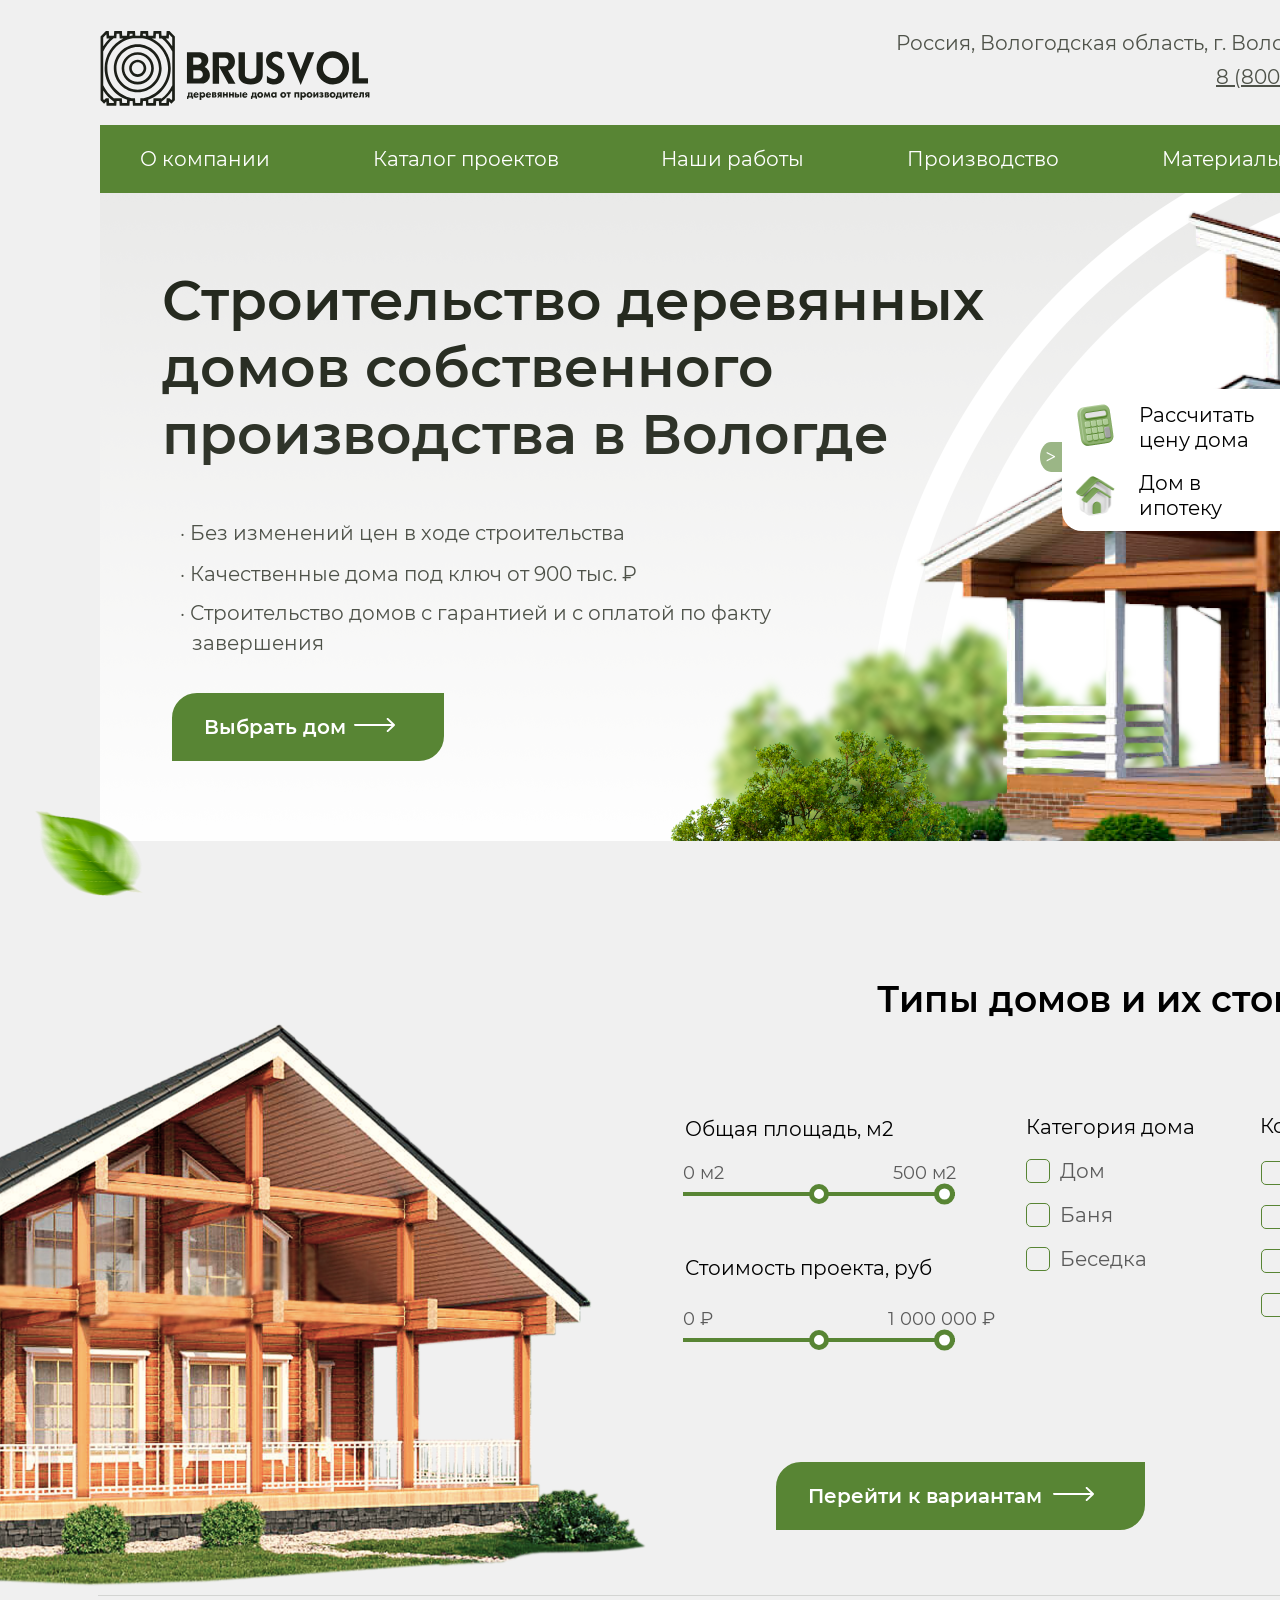
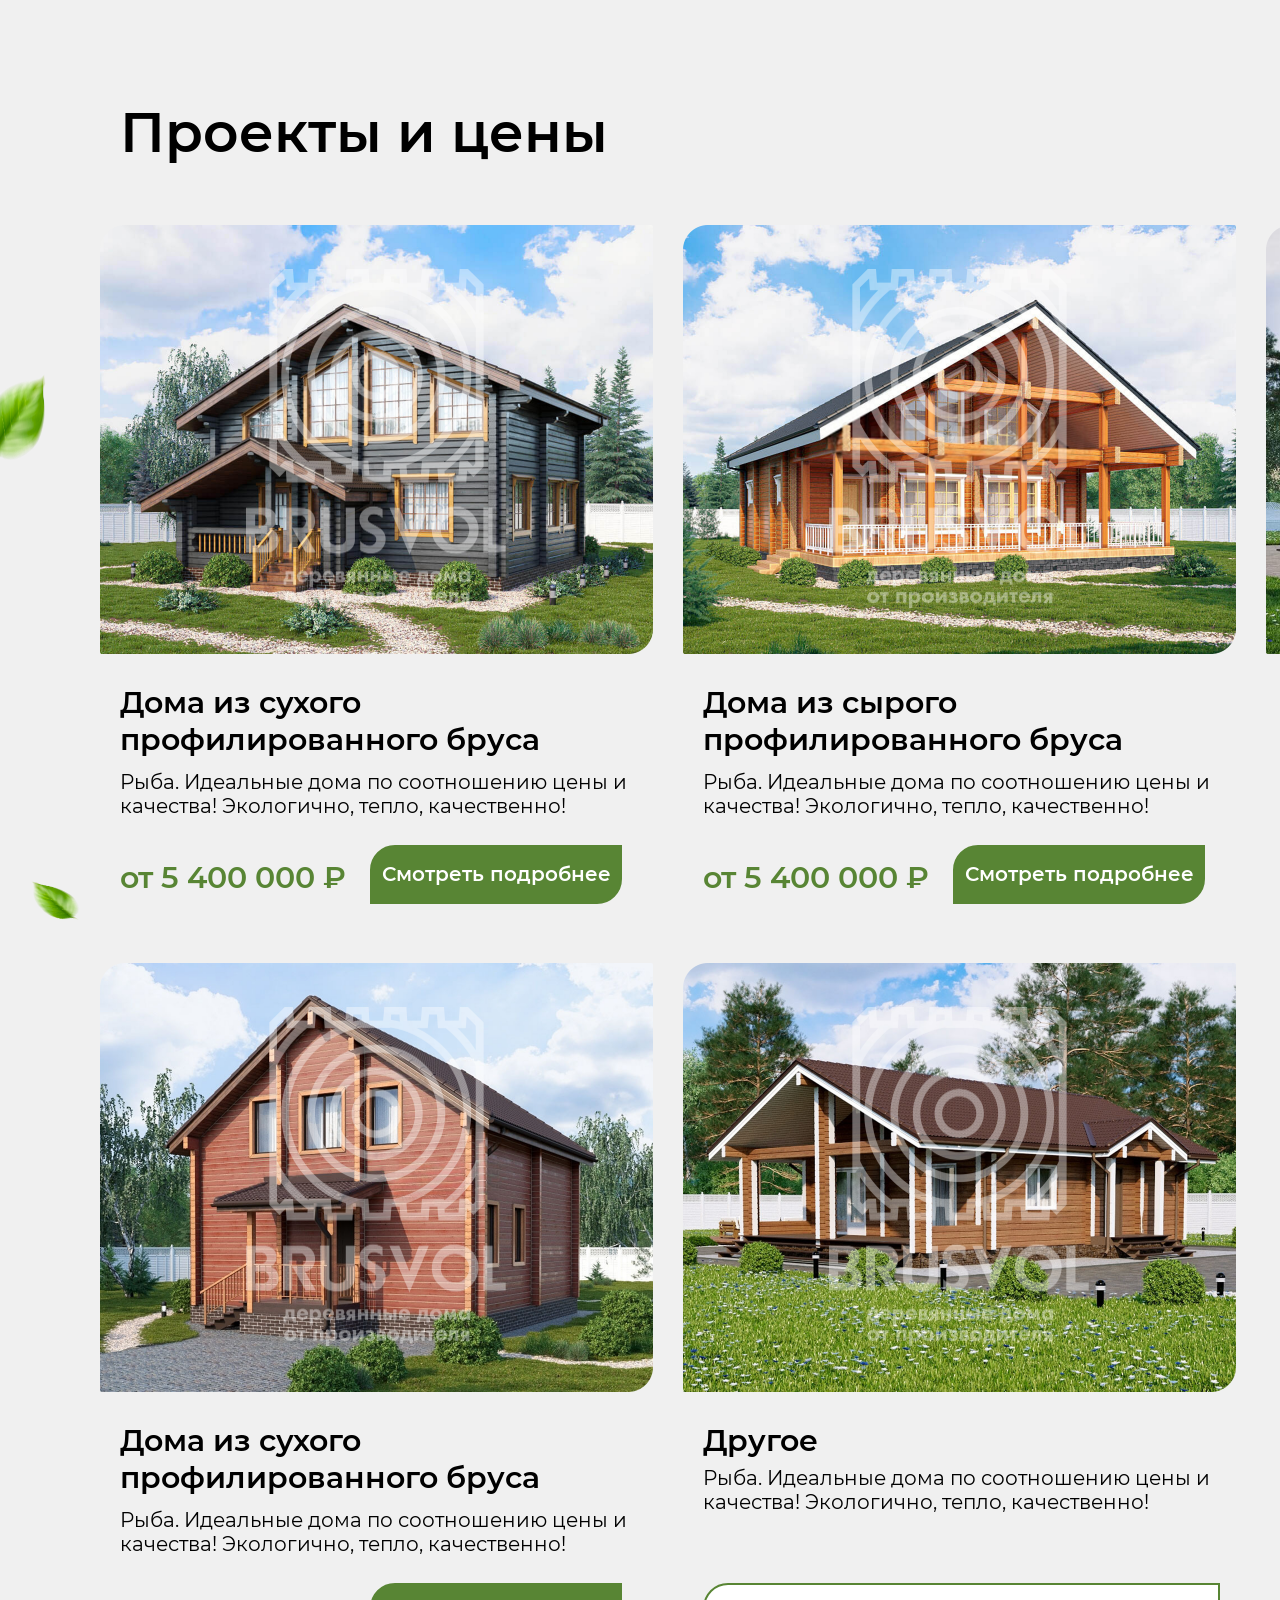
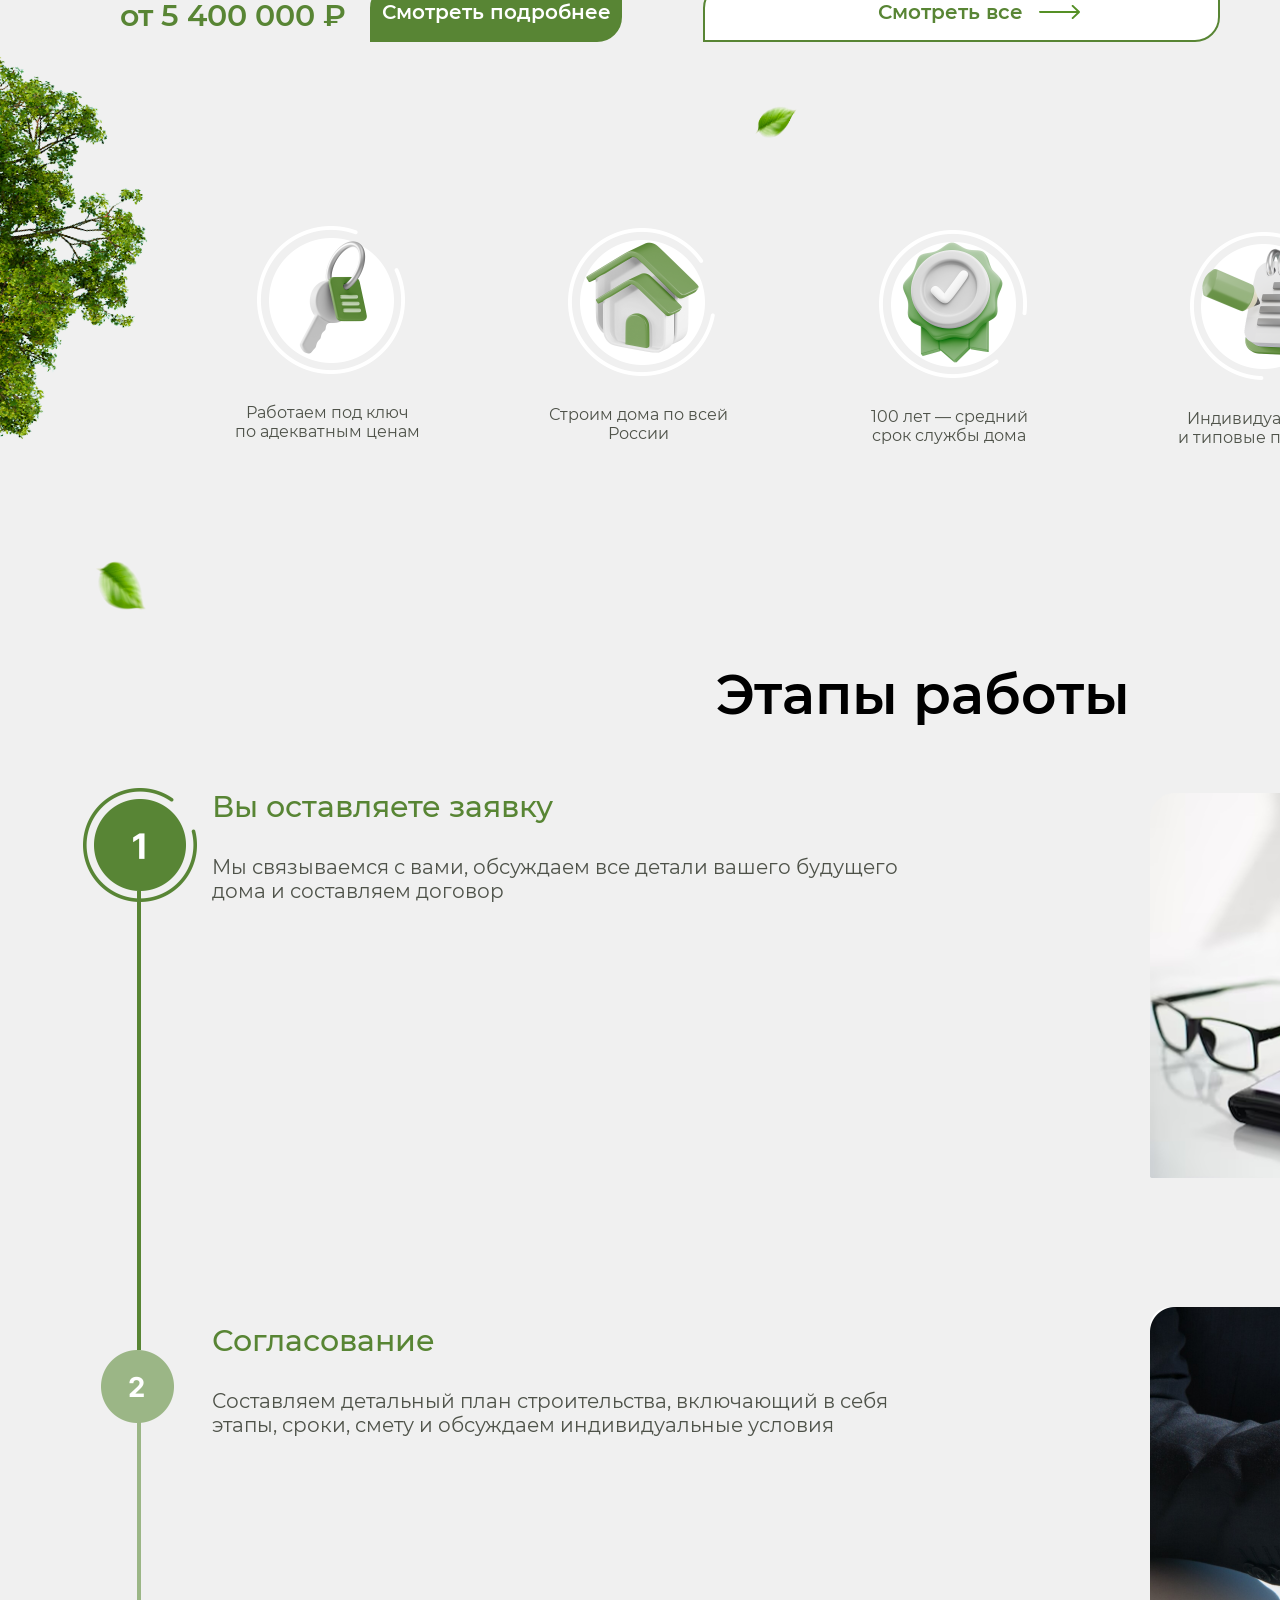
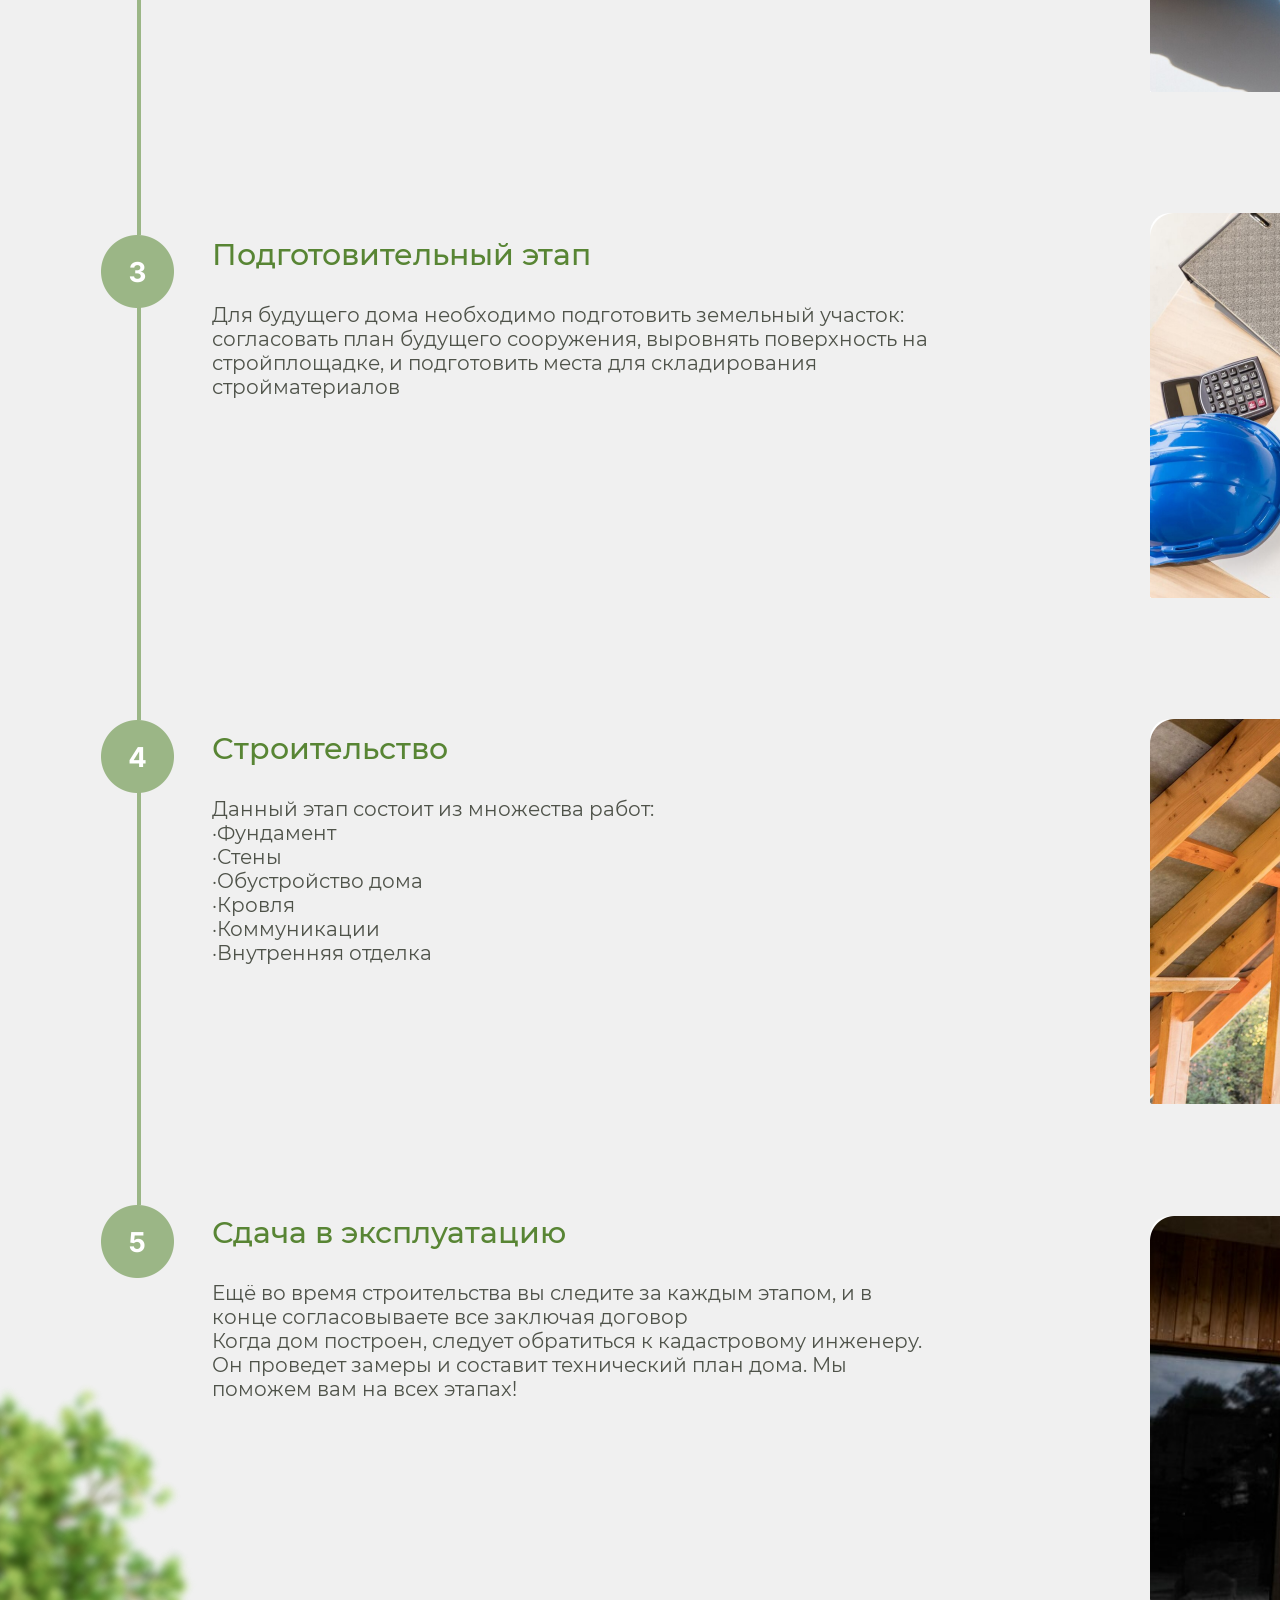
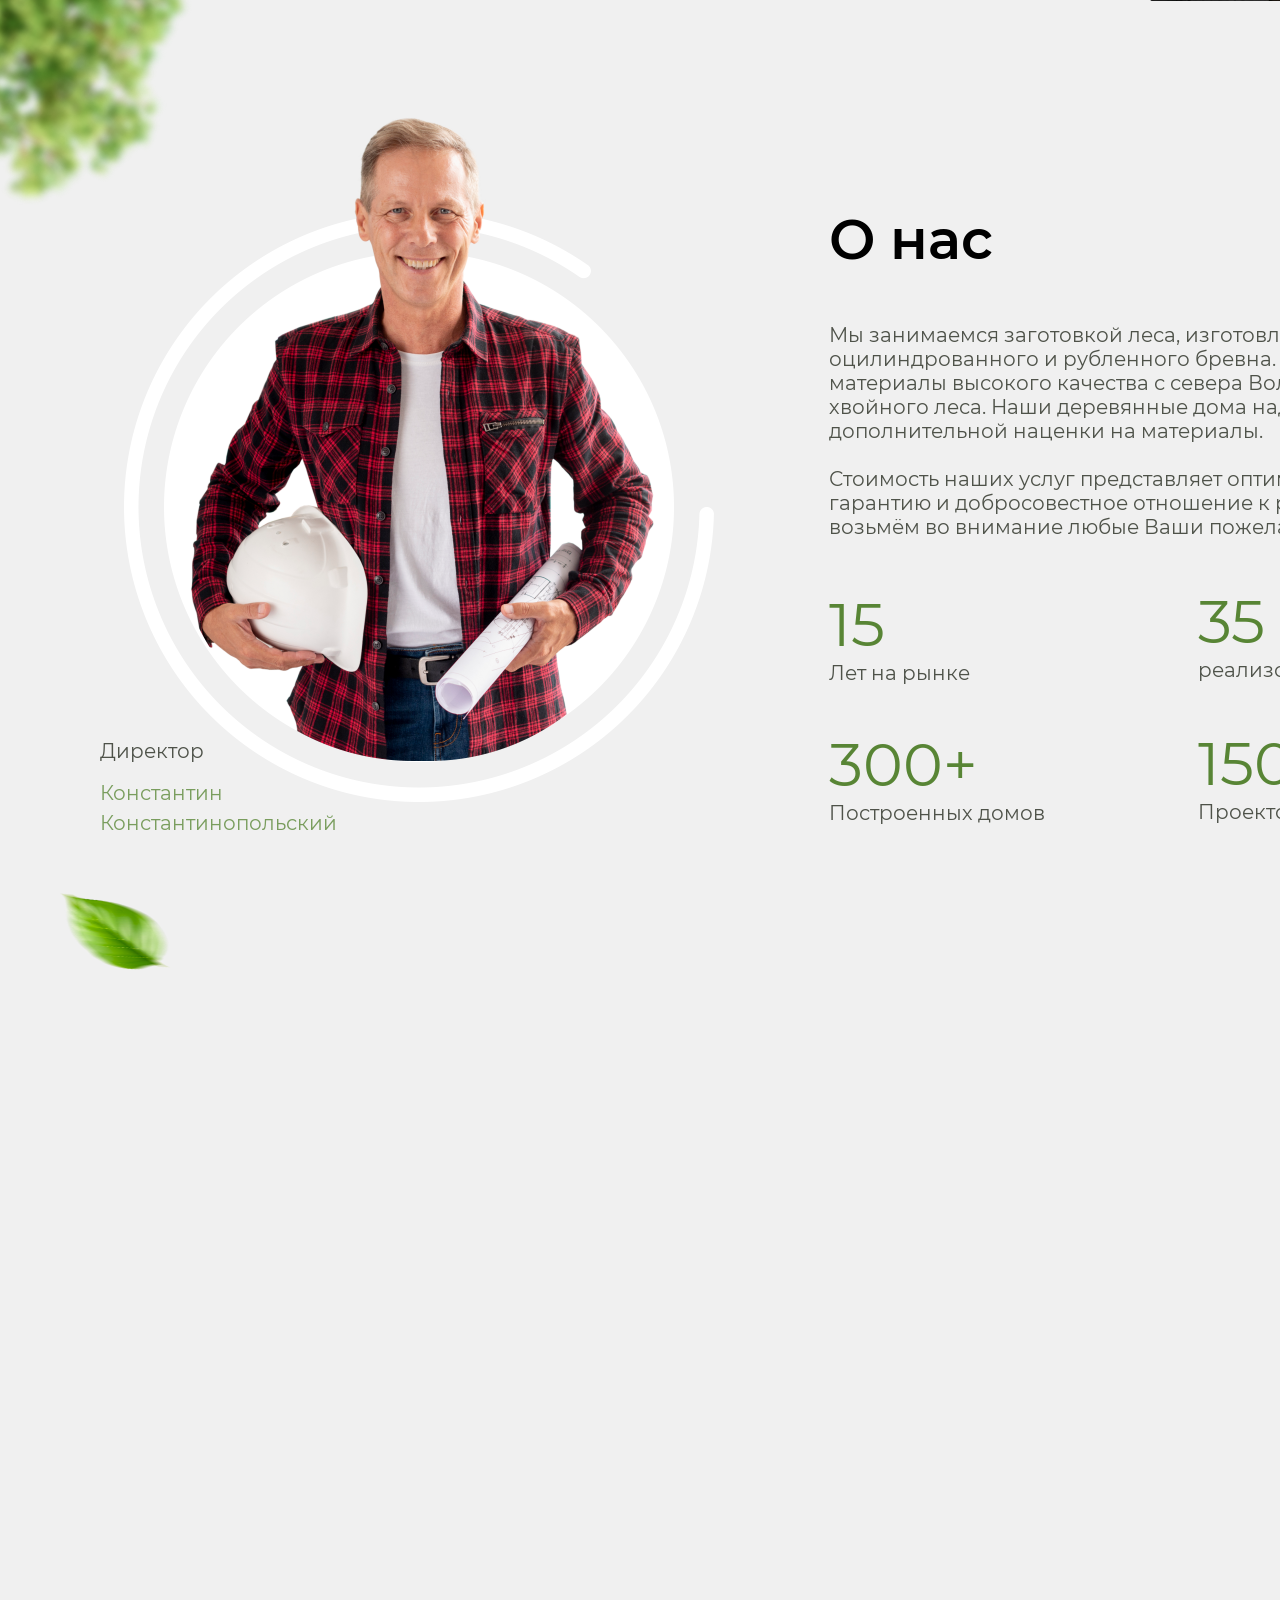
==== commit e75cc017: "Add files via upload" ====
--- a/index.html
+++ b/index.html
@@ -311,38 +311,71 @@
         </div>
     </section>
     <section class="ekran5">
-        <div class="ekran5_z">Этапы работы</div>
-        <img src="images/krug1.png" class="krug1">
-        <div class="ekran5_rectangle1"></div>
-        <img src="images/krug2.png" class="krug2">
-        <div class="ekran5_rectangle2"></div>
-        <img style="top:4959px;" src="images/krug3.png" class="krug2">
-        <img  style="top:5444px;" src="images/krug4.png" class="krug2">
-        <img style="top:5929px;" src="images/krug5.png" class="krug2">
-        <div style="top:-830px;" class="ekran5_podcontainer">
-            <div class="ekran5_t1">Вы оставляете заявку</div>
-            <div class="ekran5_t2">Мы связываемся с вами, обсуждаем все детали вашего будущего дома и составляем договор</div>
-            <img src="images/ekran5_img1.png" class="ekran5_img">
-        </div>
-        <div style="top:-350px;" class="ekran5_podcontainer">
-            <div class="ekran5_t1">Согласование</div>
-            <div class="ekran5_t2">Составляем детальный план строительства, включающий в себя этапы, сроки, смету и обсуждаем индивидуальные условия</div>
-            <img src="images/ekran5_img2.jpg" class="ekran5_img">
-        </div>
-        <div style="top:140px;" class="ekran5_podcontainer">
-            <div class="ekran5_t1">Подготовительный этап</div>
-            <div class="ekran5_t2">Для будущего дома необходимо подготовить земельный участок: согласовать план будущего сооружения, выровнять поверхность на стройплощадке, и подготовить места для складирования стройматериалов</div>
-            <img src="images/ekran5_img3.jpg" class="ekran5_img">
-        </div>
-        <div style="top:625px;" class="ekran5_podcontainer">
-            <div class="ekran5_t1">Строительство</div>
-            <div class="ekran5_t2">Данный этап состоит из множества работ:<br>·Фундамент<br>·Стены<br>·Обустройство дома<br>·Кровля<br>·Коммуникации<br>·Внутренняя отделка</div>
-            <img src="images/ekran5_img4.jpg" class="ekran5_img">
-        </div>
-        <div style="top:1110px;" class="ekran5_podcontainer">
-            <div class="ekran5_t1">Сдача в эксплуатацию</div>
-            <div class="ekran5_t2">Ещё во время строительства вы следите за каждым этапом, и в конце согласовываете все заключая договор<br>Когда дом построен, следует обратиться к кадастровому инженеру. Он проведет замеры и составит технический план дома. Мы поможем вам на всех этапах!</div>
-            <img src="images/ekran5_img5.jpg" class="ekran5_img">
+        <div class="container">
+            <div class="ekran5_z">Этапы работы</div>
+            <img src="images/krug1.png" class="krug1">
+            <div class="ekran5_rectangle1"></div>
+            <img src="images/krug2.png" class="krug2">
+            <div class="ekran5_rectangle2"></div>
+            <img style="top:0px;" src="images/krug3.png" class="krug2">
+            <div class="ekran5_rectangle2"></div>
+            <img  style="top:0px;" src="images/krug4.png" class="krug2">
+            <div class="ekran5_rectangle2"></div>
+            <img style="top:0px;" src="images/krug5.png" class="krug2">
+            <div style="top:-2140px;" class="ekran5_podcontainer">
+                <div class="ekran5_t1">Вы оставляете заявку</div>
+                <div class="ekran5_t2">Мы связываемся с вами, обсуждаем все детали вашего будущего дома и составляем договор</div>
+                <img src="images/ekran5_img1.png" class="ekran5_img">
+            </div>
+            <div style="top:-2020px;" class="ekran5_podcontainer">
+                <div class="ekran5_t1">Согласование</div>
+                <div class="ekran5_t2">Составляем детальный план строительства, включающий в себя этапы, сроки, смету и обсуждаем индивидуальные условия</div>
+                <img style="margin-top:-130px;" src="images/ekran5_img2.jpg" class="ekran5_img">
+            </div>
+            <div style="top:-1920px;" class="ekran5_podcontainer">
+                <div class="ekran5_t1">Подготовительный этап</div>
+                <div class="ekran5_t2">Для будущего дома необходимо подготовить земельный участок: согласовать план будущего сооружения, выровнять поверхность на стройплощадке, и подготовить места для складирования стройматериалов</div>
+                <img style="margin-top:-186px;" src="images/ekran5_img3.jpg" class="ekran5_img">
+            </div>
+            <div style="top:-1840px;" class="ekran5_podcontainer">
+                <div class="ekran5_t1">Строительство</div>
+                <div class="ekran5_t2">Данный этап состоит из множества работ:<br>·Фундамент<br>·Стены<br>·Обустройство дома<br>·Кровля<br>·Коммуникации<br>·Внутренняя отделка</div>
+                <img style="margin-top:-246px;" src="images/ekran5_img4.jpg" class="ekran5_img">
+            </div>
+            <div style="top:-1770px;" class="ekran5_podcontainer">
+                <div class="ekran5_t1">Сдача в эксплуатацию</div>
+                <div class="ekran5_t2">Ещё во время строительства вы следите за каждым этапом, и в конце согласовываете все заключая договор<br>Когда дом построен, следует обратиться к кадастровому инженеру. Он проведет замеры и составит технический план дома. Мы поможем вам на всех этапах!</div>
+                <img style="margin-top:-185px;" src="images/ekran5_img5.jpg" class="ekran5_img">
+            </div>
+        </div>
+    </section>
+    <section class="ekran6">
+        <div class="container">
+            <img src="images/derevo4.png" class="derevo4">
+            <img src="images/ekran6_img.png" class="ekran6_img">
+            <div class="ekran6_z">О нас</div>
+            <div class="ekran6_t1">Мы занимаемся заготовкой леса, изготовлением, продажей, сборкой домов и бань из оцилиндрованного и рубленного бревна. При возведении срубов применяются только материалы высокого качества с севера Вологодской области, из экологически чистого хвойного леса. Наши деревянные дома надёжны, а цены приятно удивляют, так как нет дополнительной наценки на материалы.<br><br>Стоимость наших услуг представляет оптимальное соотношение цена/качество. Даём гарантию и добросовестное отношение к работе, высокую квалификацию работников, возьмём во внимание любые Ваши пожелания!</bnr></div>
+            <div class="ekran6_director1">Директор</div>
+            <div class="ekran6_director2">Константин<br>Константинопольский</div>
+            <div style="margin-top:-250px; margin-left:829px;" class="ekran6_container">
+                <div class="ekran6_t2">15</div>
+                <div class="ekran6_t3">Лет на рынке</div>
+            </div>
+            <div style="margin-top:-100px; margin-left:1198px;" class="ekran6_container">
+                <div class="ekran6_t2">35 тыс. м2+</div>
+                <div class="ekran6_t3">реализовано</div>
+            </div>
+            <div style="margin-top:46px; margin-left:829px;" class="ekran6_container">
+                <div class="ekran6_t2">300+</div>
+                <div class="ekran6_t3">Построенных домов</div>
+            </div>
+            <div style="margin-top:-98px; margin-left:1198px;" class="ekran6_container">
+                <div class="ekran6_t2">1500+</div>
+                <div class="ekran6_t3">Проектов</div>
+            </div>
+            <img src="images/derevo5.png" class="derevo5">
+            <img src="images/listik2.png" class="ekran6_listik1">
+            <img src="images/listik.png" class="ekran6_listik2">
         </div>
     </section>
     <script src="js/script1.js"></script>
--- a/style.css
+++ b/style.css
@@ -834,87 +834,156 @@
     top:-3600px
 }
 .icon{
-    position: absolute;
     width:148px;
     height:148px;
-    left:220px;
+    margin-left:220px;
 }
 .icon_t{
-    position: absolute;
-    top:181px;
-    left:170px;
-    width:242px;
+    margin-top:25px;
+    margin-left:195px;
+    width:190px;
     font-family: 'Montserrat-Regular';
     color:rgba(78, 82, 73, 1);
     text-align: center;
+}
+.ekran5{
+    margin-top:-3900px;
+    transform: translateY(-450px);
 }
 .ekran5_z{
     font-family: 'Montserrat-SemiBold';
     font-size:55px;
-    position: absolute;
-    top:3847px;
-    left:716px;
+    margin-left:716px;
 }
 .krug1{
     width:114px;
     height:114px;
-    position: absolute;
-    top:3968px;
-    left:83px;
+    margin-left:83px;
     z-index:12;
+    margin-top:60px;
 }
 .ekran5_rectangle1{
     height:459px;
     width:4px;
-    position: absolute;
-    left:137px;
-    top:4059px;
+    margin-left:137px;
+    margin-top:-15px;
     background-color: #588534;
 }
 .krug2{
     width:73px;
     height:73px;
-    position: absolute;
-    top:4473px;
-    left:101px;
+    margin-left:101px;
     z-index:12;
+    position: relative;
 }
 .ekran5_rectangle2{
-    height:1424px;
+    height:413px;
     width:4px;
-    position: absolute;
-    left:137px;
-    top:4531px;
+    margin-left:137px;
+    margin-top:-5px;
     background-color: rgba(155, 182, 134, 1);
 }
 .ekran5_podcontainer{
     width:1668px;
-    height:368
-    +px;
-    position: relative;
-    left:202px;
+    height:368px;
+    position: relative;
+    left:212px;
 }
 .ekran5_t1{
-    position: absolute;
-    top:46px;
-    left:0px;
+    margin-top:46px;
+    margin-left:0px;
     color: #588534;
     font-size:30px;
     font-family: 'Montserrat-Medium';
 }
 .ekran5_t2{
-    position: absolute;
-    top:96px;
-    left:0px;
+    margin-top:30px;
+    margin-left:0px;
     color: rgba(78, 82, 73, 1);
     font-size:20px;
     font-family: 'Montserrat-Regular';
     width:729px;
 }
-.ekran5_img{
-    position: absolute;
-    right:0px;
+.ekran5_img{    
+    margin-top:-110px;
+    margin-left:938px;
     width:683px;
     height:385px;
     border-radius: 20px 0 20px 0;
+}
+.ekran6{
+    margin-top:-2600px;
+}
+.derevo4{
+    height:900px;
+    margin-top:-70px;
+}
+.ekran6_img{
+    width:590px;
+    height:686px;
+    left:-250px;
+    top:370px;
+    position: relative;
+}
+.ekran6_z{
+    font-size:55px;
+    margin-left:829px;
+    font-family: 'Montserrat-SemiBold';
+    margin-top:-230px;
+}
+.ekran6_t1{
+    font-size:20px;
+    margin-top:50px;
+    font-family: 'Montserrat-Regular';
+    width:991px;
+    margin-left:829px;
+    color: rgba(78, 82, 73, 1);
+}
+.ekran6_director1{
+    font-size:20px;
+    margin-top:50px;
+    font-family: 'Montserrat-Regular';
+    margin-left:100px;
+    margin-top:200px;
+    color: rgba(78, 82, 73, 1);
+}
+.ekran6_director2{
+    font-size:20px;
+    margin-top:50px;
+    font-family: 'Montserrat-Regular';
+    margin-left:100px;
+    margin-top:15px;
+    line-height: 30px;
+    color: rgba(121, 157, 93, 1);
+}
+.ekran6_container{
+    width:350px;
+}
+.ekran6_t2{
+    font-family: 'Montserrat-Regular';
+    color: rgba(88, 133, 53, 1);
+    font-size: 60px;
+}
+.ekran6_t3{
+    font-family: 'Montserrat-Regular';
+    color: rgba(78, 82, 73, 1);
+    font-size: 20px;
+}
+.derevo5{
+    height:735px;
+    margin-left:1763px;
+    margin-top:-700px;
+}
+.ekran6_listik1{
+    margin-left:1687px;
+    width:100px;
+    height:103px;
+    transform: translateY(-200px);
+}
+.ekran6_listik2{
+    margin-left:30px;
+    width:170px;
+    height:105px;
+    transform: rotate(10deg);
+    margin-top:-100px;
 }
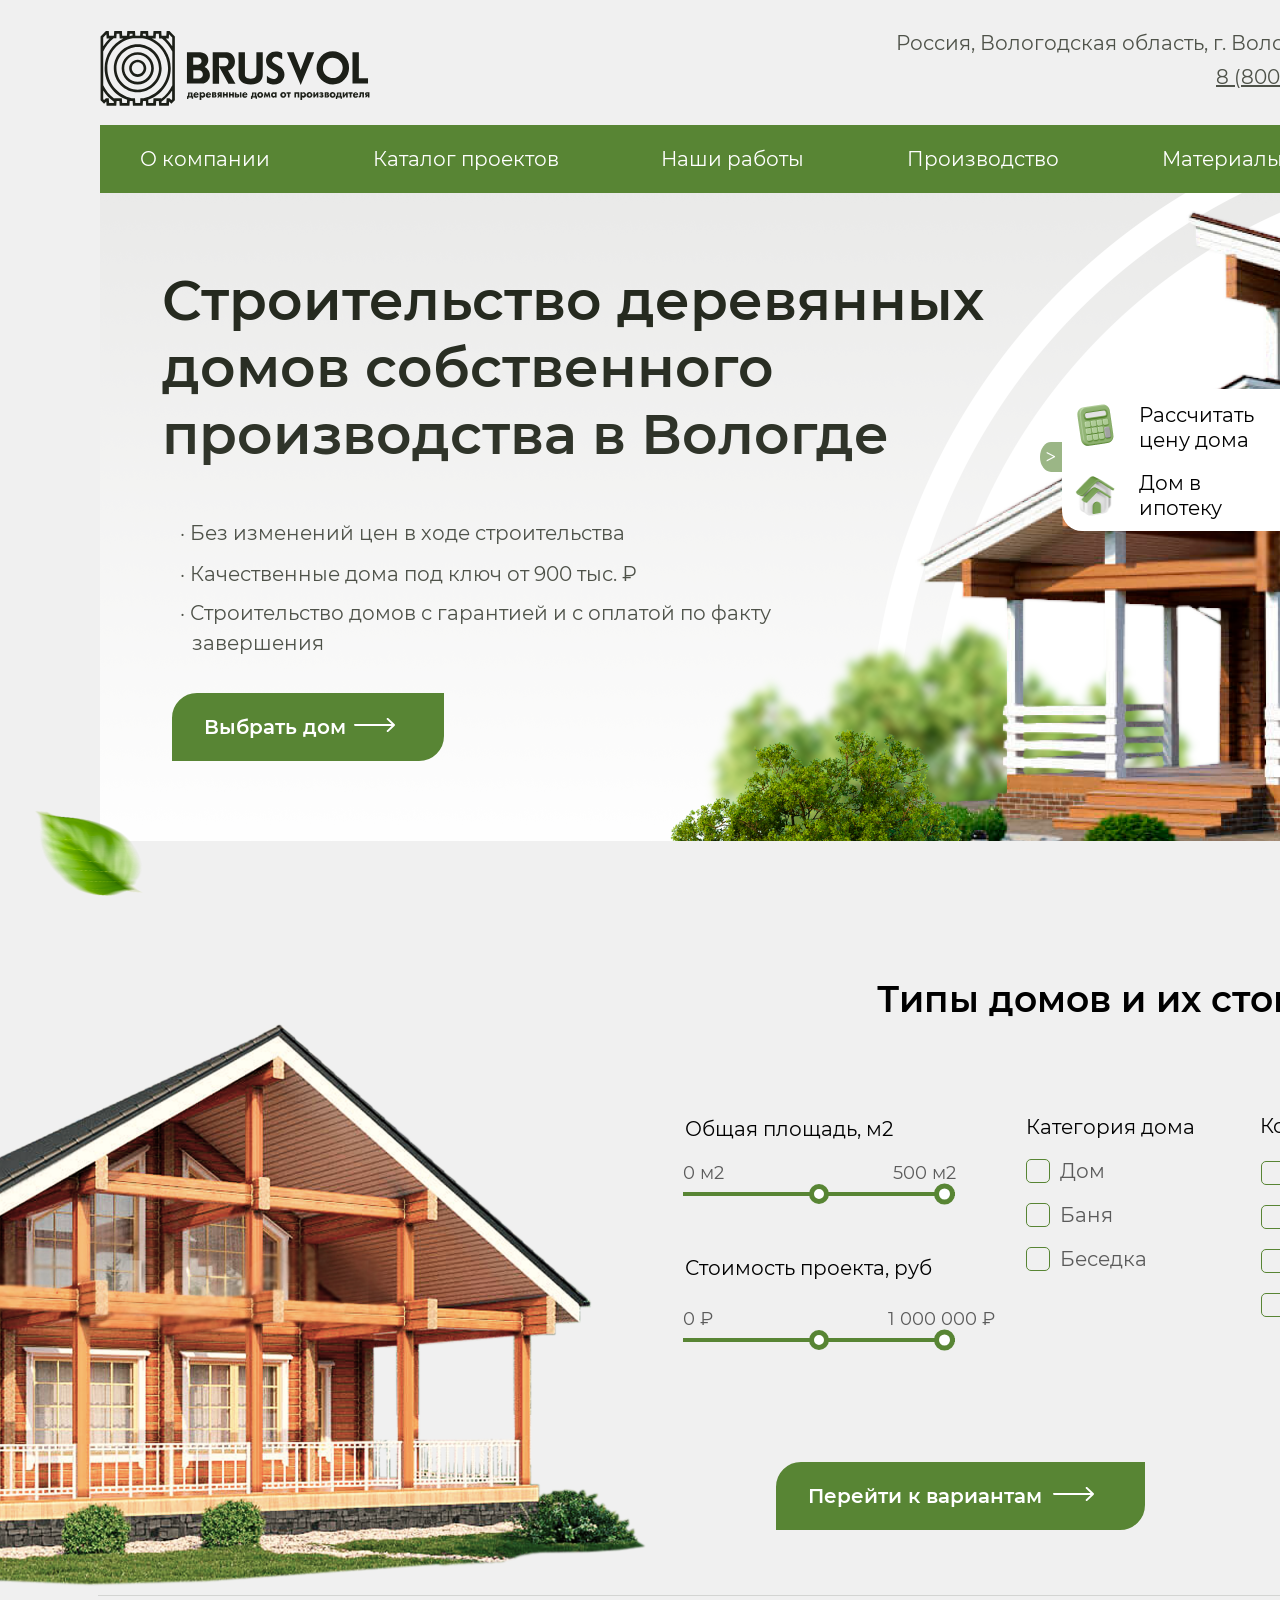
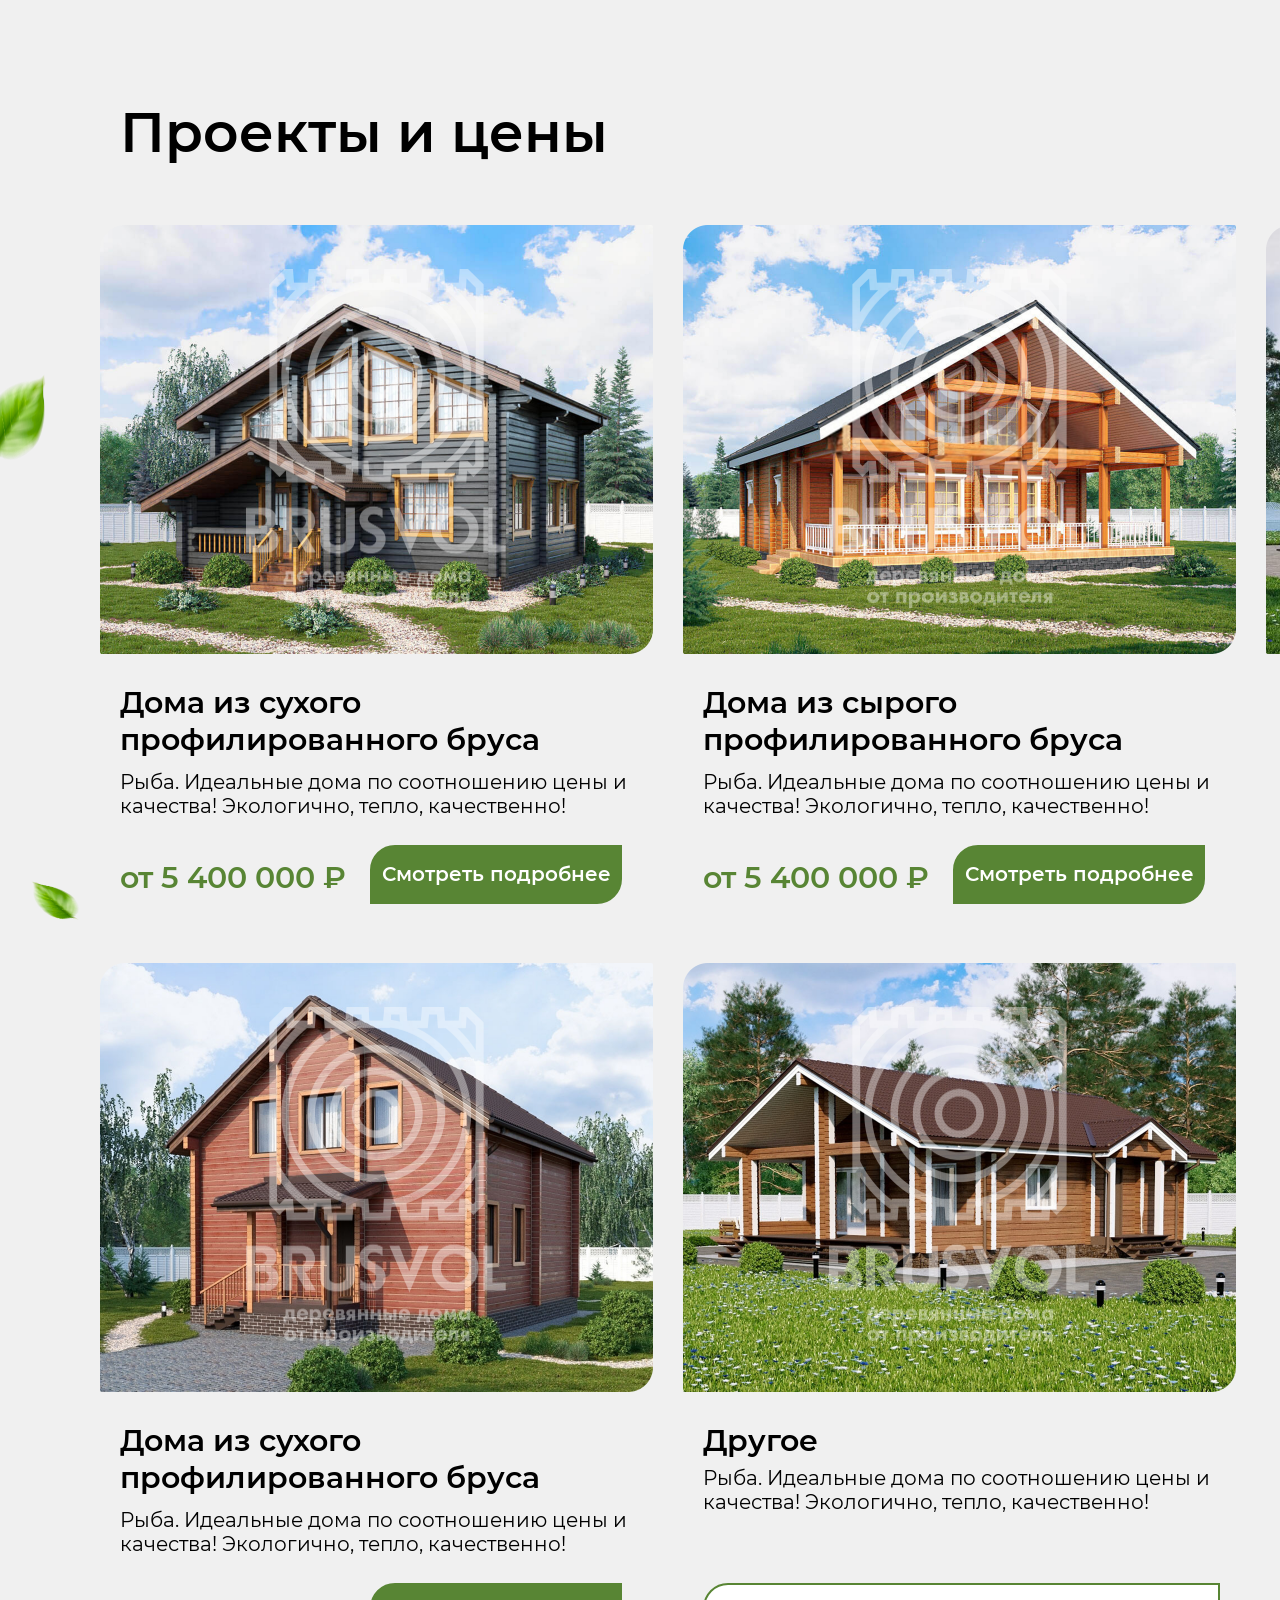
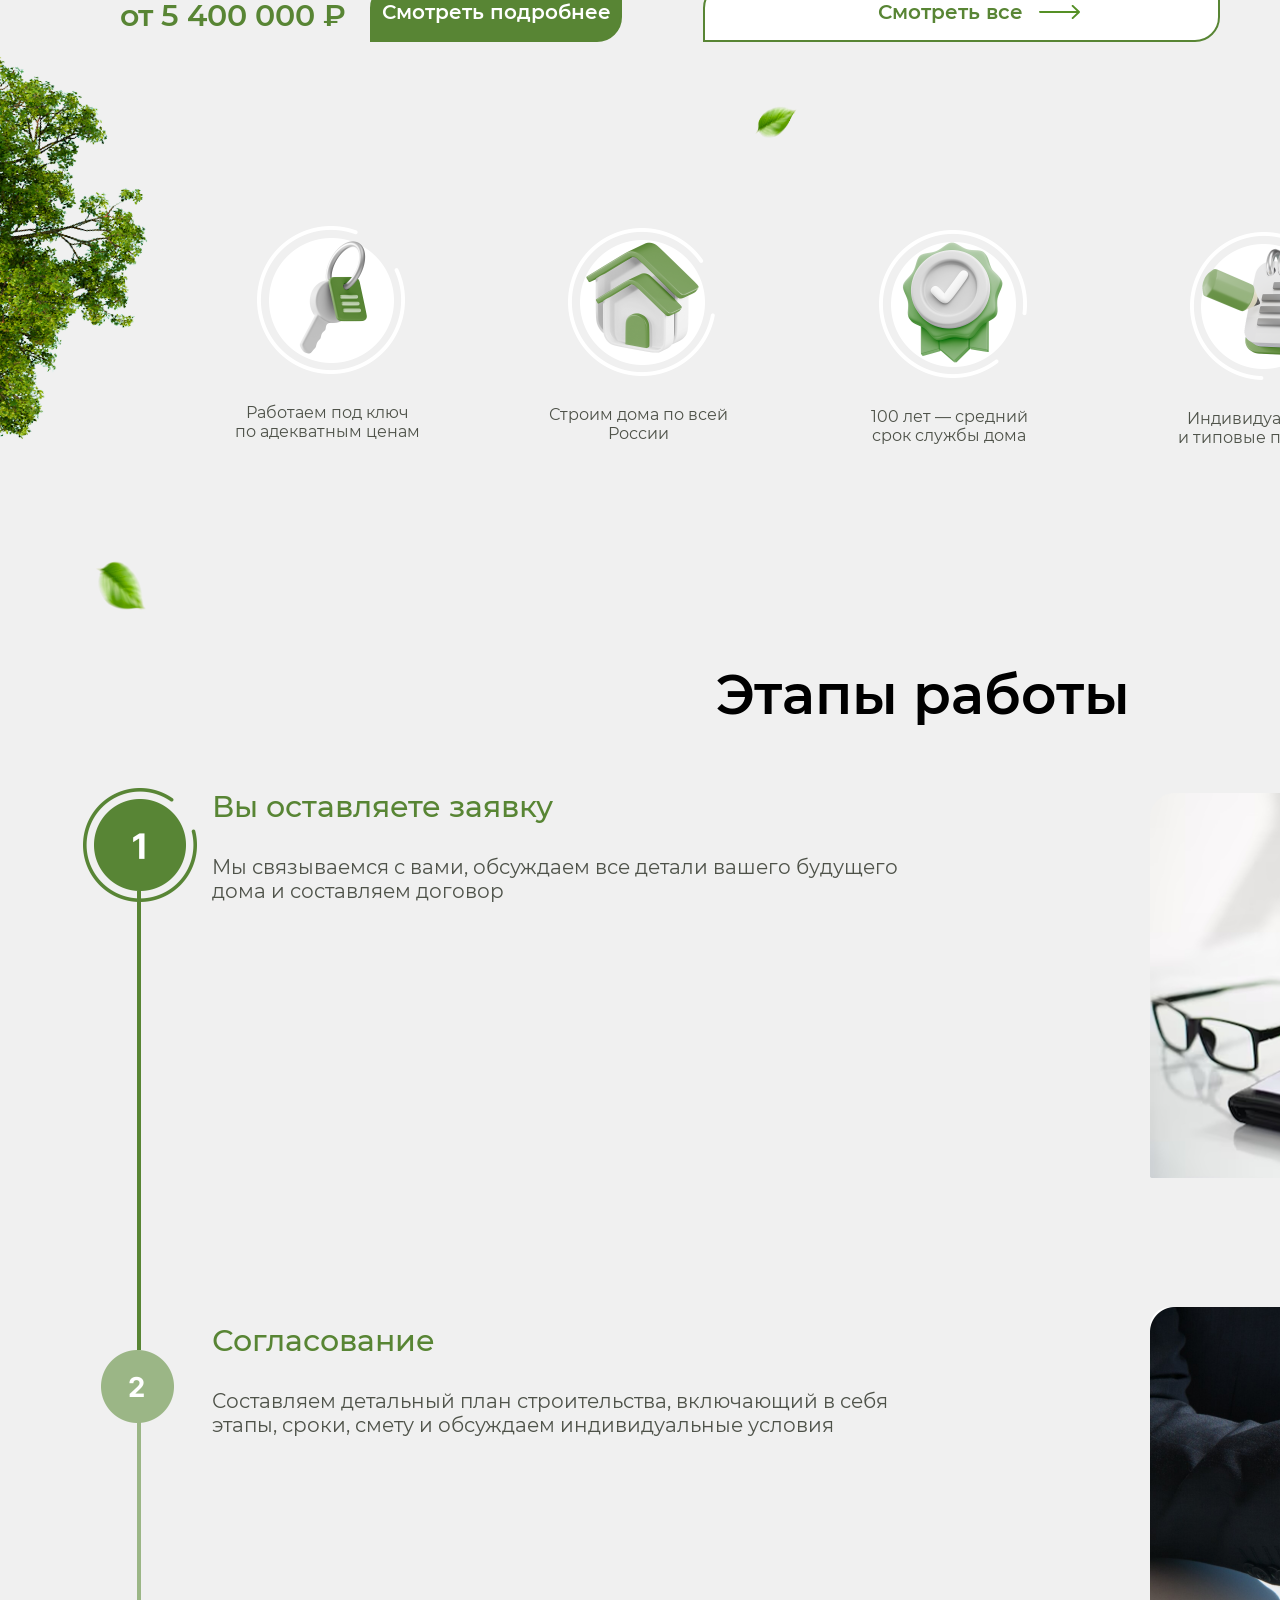
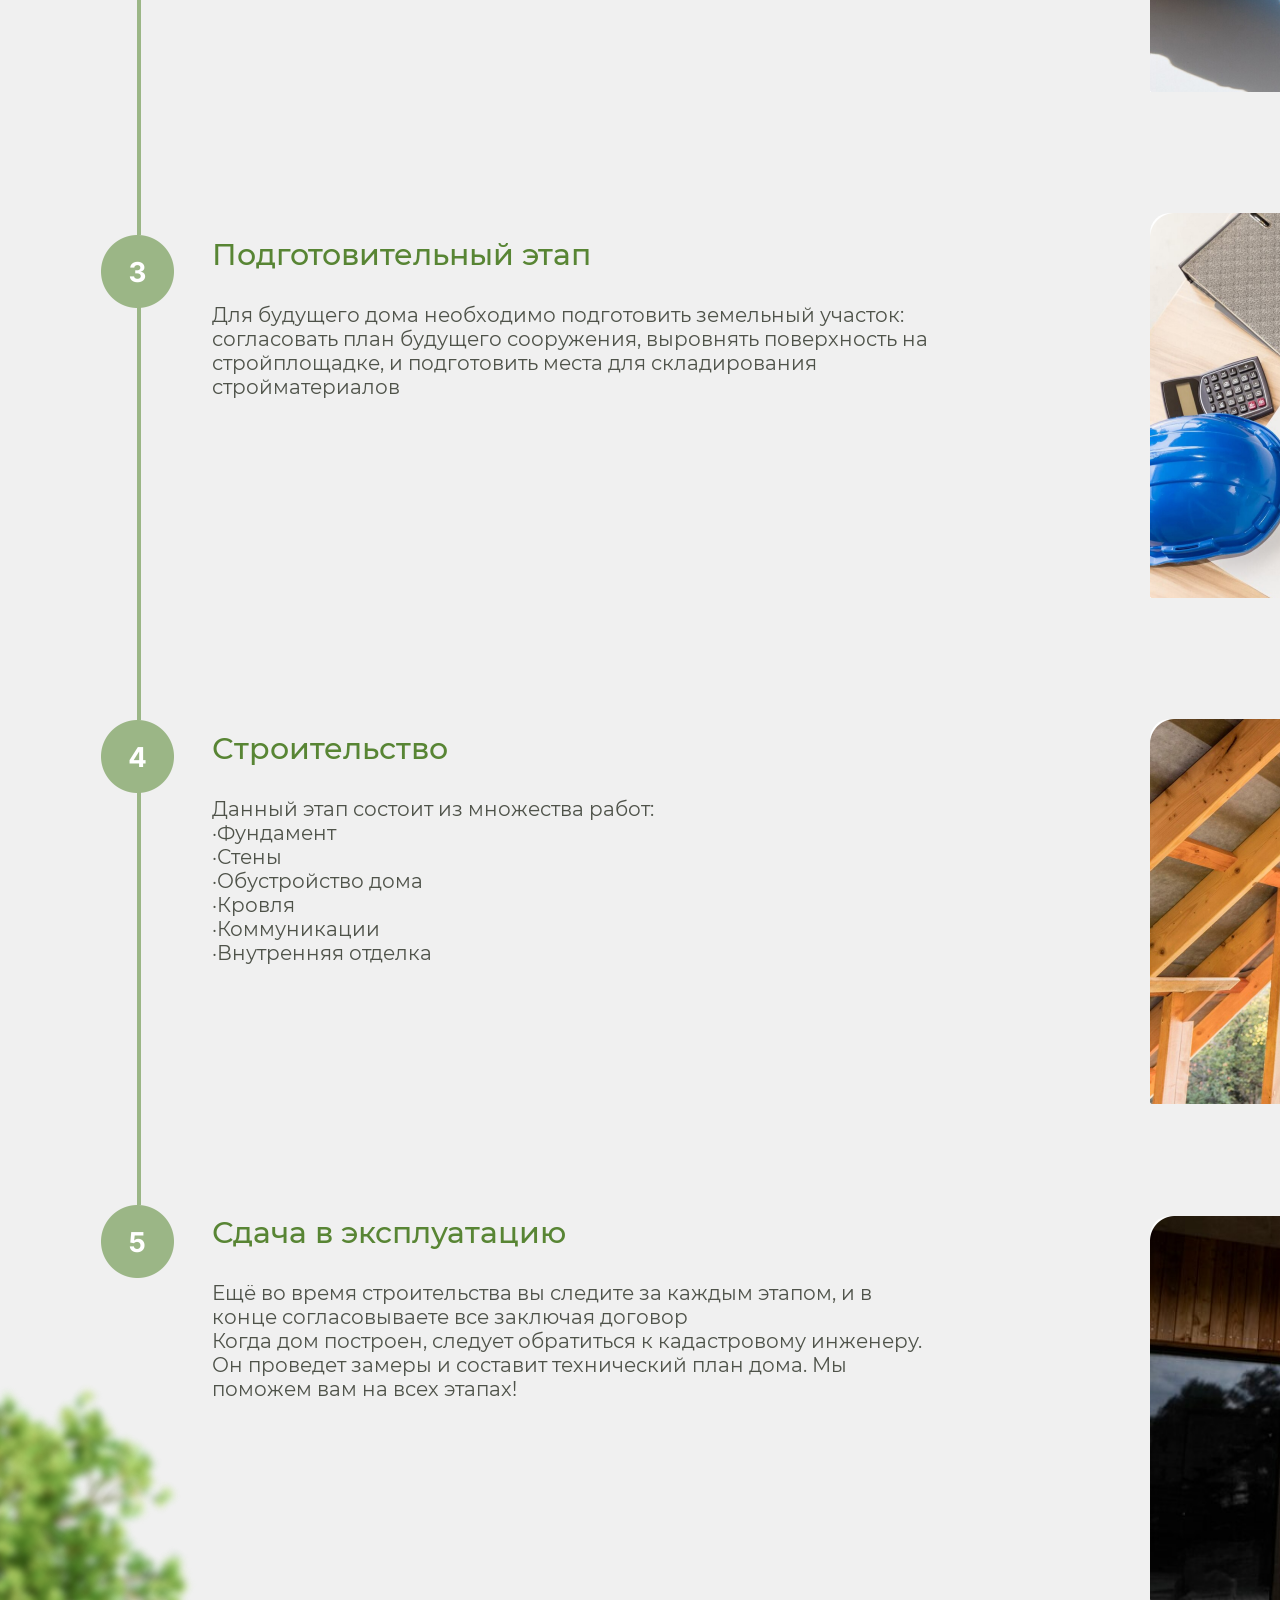
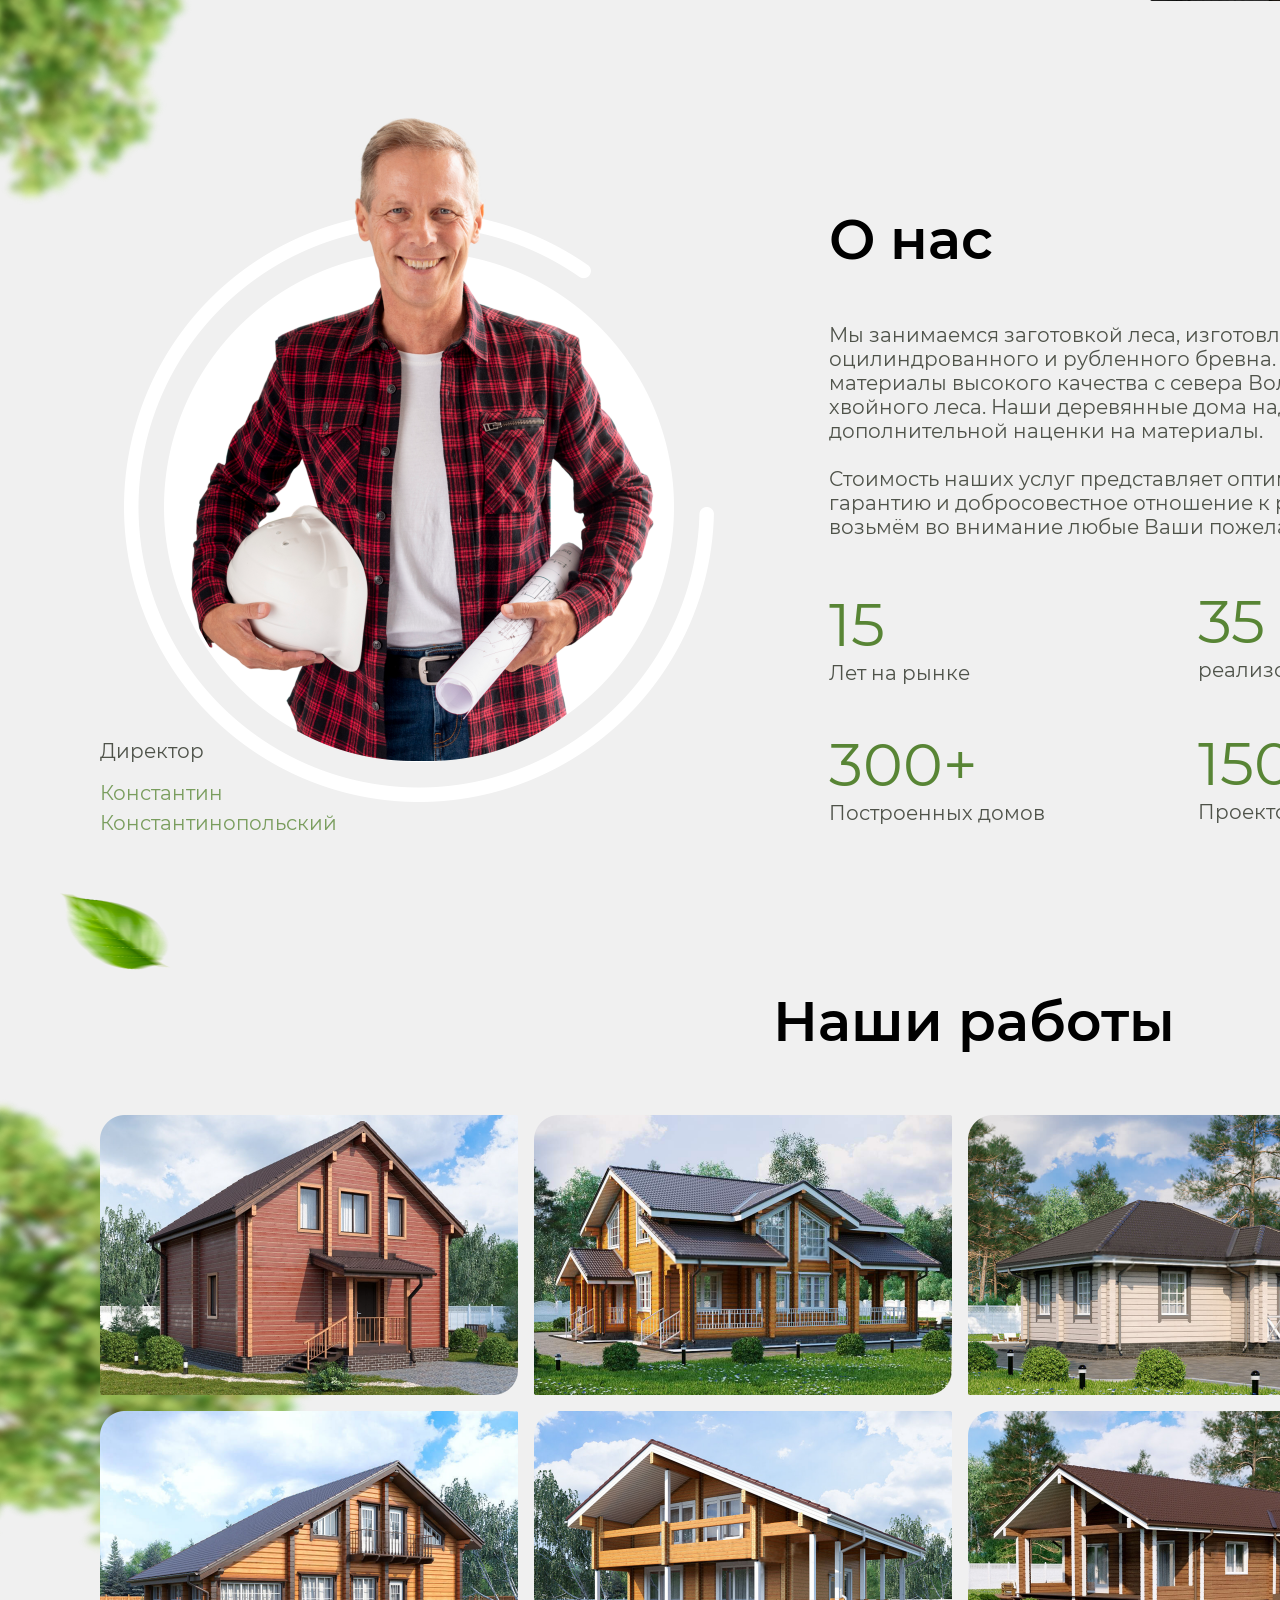
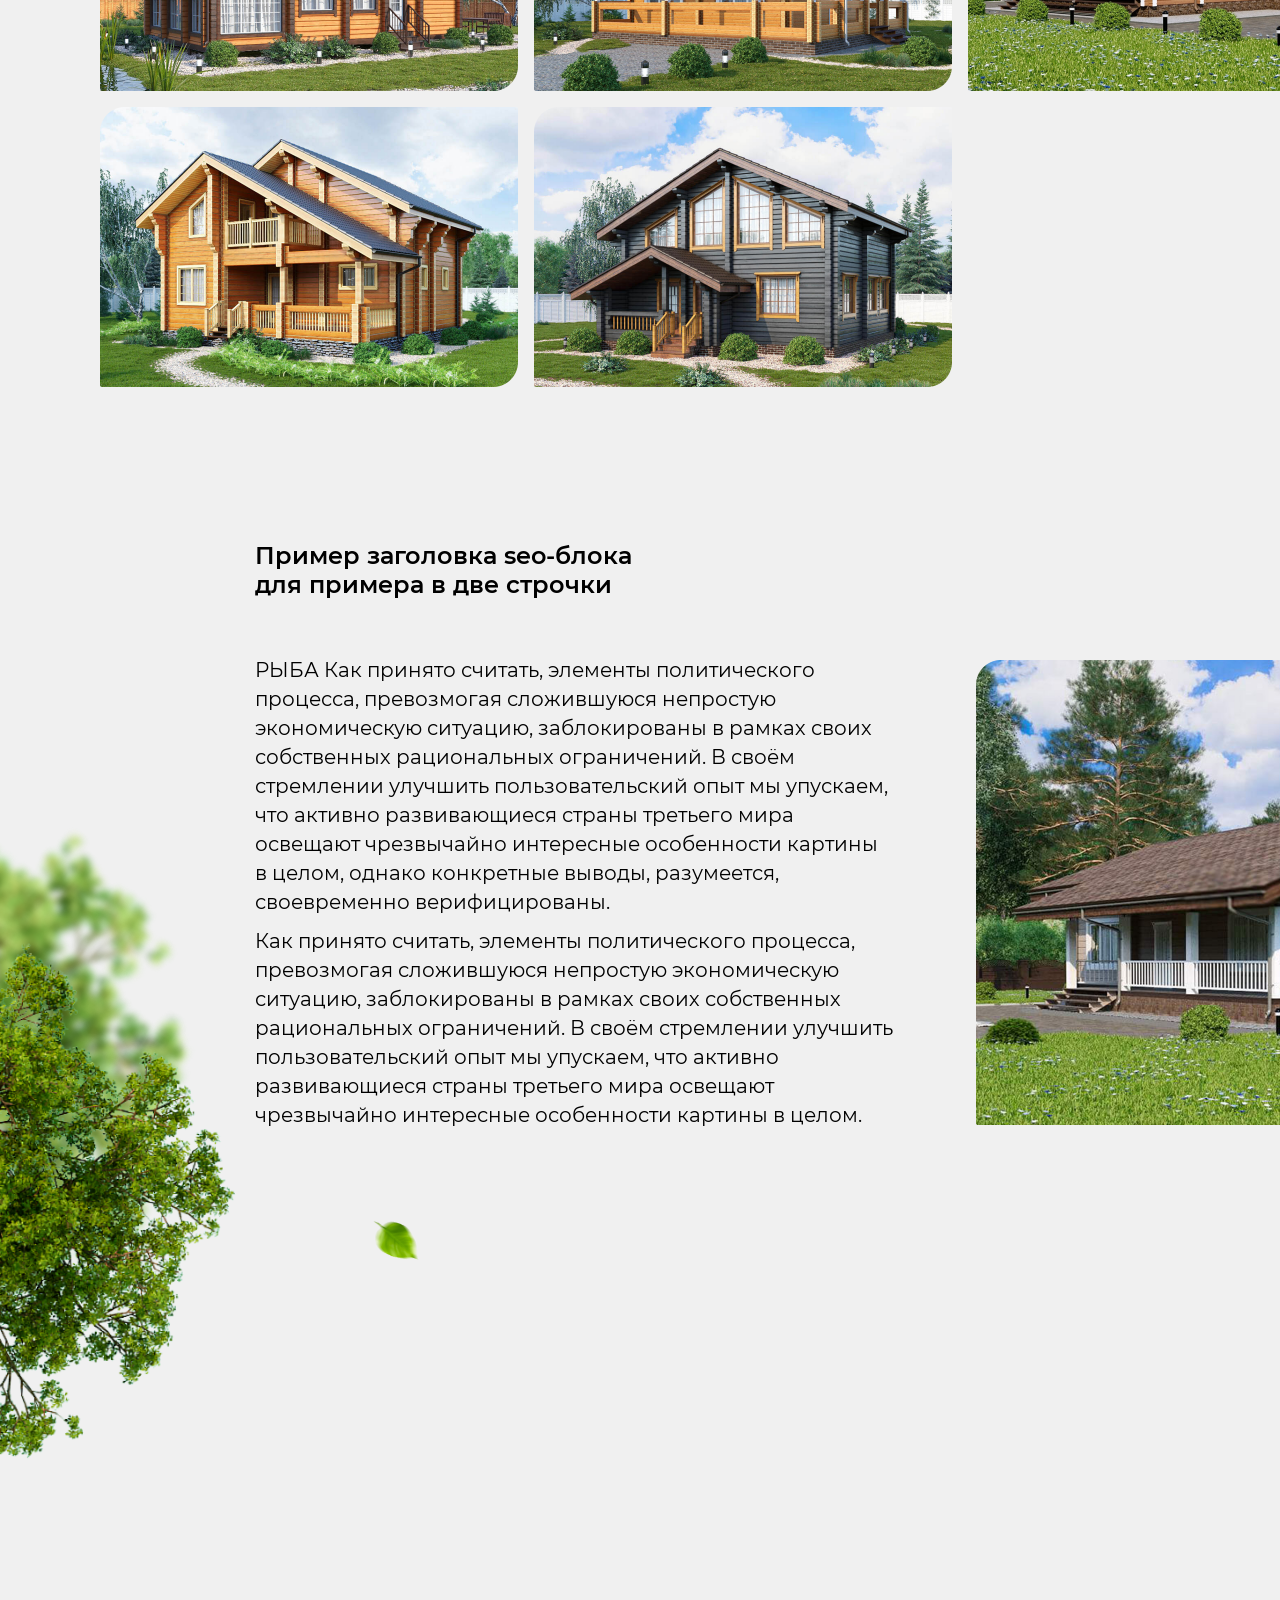
==== commit 9bbc3f0d: "Add files via upload" ====
--- a/index.html
+++ b/index.html
@@ -378,6 +378,47 @@
             <img src="images/listik.png" class="ekran6_listik2">
         </div>
     </section>
+    <section class="ekran7">
+        <div class="container">
+            <div class="ekran7_z">Наши работы</div>
+            <div style="margin-top:60px;" class="rabota_container">
+                <img src="images/rabota1.png" class="rabota1">
+                <img src="images/rabota2.png" class="rabota1">
+                <img src="images/rabota3.png" class="rabota1">
+                <img src="images/rabota4.png" class="rabota1">
+            </div>
+            <div class="rabota_container">
+                <img src="images/rabota5.png" class="rabota1">
+                <img src="images/rabota6.png" class="rabota1">
+                <img src="images/rabota7.png" class="rabota1">
+                <img src="images/rabota8.png" class="rabota1">
+            </div>
+            <div class="rabota_container">
+                <img src="images/rabota9.png" class="rabota1">
+                <img src="images/rabota10.png" class="rabota1">
+            </div>
+            <div style="z-index:2;" class="nedavnie_raboti">Недавние работы
+                <div style="z-index:2; margin-top:127px; width:219px; height:44px; padding-top: 20px; padding-left: 40px;" class="baner_knopka_t1">Все работы
+                    <img style="z-index:2;" src="images/baner_knopka_arrow.svg" class="baner_knopka_arrow1">
+                </div>
+            </div>
+            <img src="images/derevo6.png" class="derevo6">
+            <img src="images/derevo7.png" class="derevo7">
+        </div>
+    </section>
+    <section class="ekran8">
+        <div class="container">
+            <h2 class="ekran8_z">Пример заголовка seo-блока<br>для примера в две строчки</h2>
+            <div class="ekran8_t1">РЫБА Как принято считать, элементы политического процесса, превозмогая сложившуюся непростую экономическую ситуацию, заблокированы в рамках своих собственных рациональных ограничений. В своём стремлении улучшить пользовательский опыт мы упускаем, что активно развивающиеся страны третьего мира освещают чрезвычайно интересные особенности картины в целом, однако конкретные выводы, разумеется, своевременно верифицированы.</div>
+            <div style="margin-top:10px;" class="ekran8_t1">Как принято считать, элементы политического процесса, превозмогая сложившуюся непростую экономическую ситуацию, заблокированы в рамках своих собственных рациональных ограничений. В своём стремлении улучшить пользовательский опыт мы упускаем, что активно развивающиеся страны третьего мира освещают чрезвычайно интересные особенности картины в целом.</div>
+            <img src="images/ekran8_img.png" class="ekran8_img">
+            <img src="images/listik.png" class="ekran8_listik1">
+            <img src="images/listik2.png" class="ekran8_listik2">
+            <img src="images/listik.png" class="ekran8_listik3">
+            <img src="images/listik2.png" class="ekran8_listik4">
+            <img src="images/derevo8.png" class="derevo8">
+        </div>
+    </section>
     <script src="js/script1.js"></script>
     <script src="js/script2.js"></script>
     <script src="js/script3.js"></script>
--- a/style.css
+++ b/style.css
@@ -986,4 +986,102 @@
     height:105px;
     transform: rotate(10deg);
     margin-top:-100px;
+}
+.ekran7_z{
+    font-size:55px;
+    margin-left:773px;
+    font-family: 'Montserrat-SemiBold';
+}
+.rabota1{
+    width:418px;
+    height:280px;
+    z-index:2;
+}
+.rabota_container{
+    display:flex;
+    gap:16px;
+    margin-left:100px;
+    margin-top:16px;
+    z-index:2;
+}
+.nedavnie_raboti{
+    width:388px;
+    height:250px;
+    background-color: rgba(248, 248, 248, 1);
+    font-size: 20px;
+    font-family: 'Montserrat-Regular';
+    padding-left: 30px;
+    padding-top: 30px;
+    margin-left:1402px;
+    margin-top:-280px;
+    border-radius: 25px 2px 25px 2px;
+    z-index:2;
+    position: relative
+}
+.derevo6{
+    transform: translateY(-1100px);
+    HEIGHT:896px;
+    width:600px;
+    z-index:1;
+}
+.derevo7{
+    transform: translateY(-1650px);
+    HEIGHT:850px;
+    width:545px;
+    z-index:1;
+    margin-left:1360px;
+    position: relative
+}
+.ekran8{
+    margin-top:-1600px;
+}
+.ekran8_z{
+    font-family: 'Montserrat-SemiBold';
+    margin-left:255px;
+}
+.ekran8_t1{
+    font-family: 'Montserrat-Regular';
+    font-size: 20px;
+    width:639px; 
+    margin-left:255px;
+    margin-top:57px;
+    line-height:29px;
+}
+.ekran8_img{
+    width:719px;
+    height:465px;
+    margin-left:976px;
+    transform:translateY(-470px);
+}
+.ekran8_listik1{
+    height:65px;
+    width:91px;
+    margin-left:1780px;
+    transform: scaleX(-1) rotate(90deg) translateX(-1000px);
+}
+.ekran8_listik2{
+    transform: rotate(160deg) translateY(900px);
+    width:53px;
+    height:47px;
+    margin-left:2050px;
+}
+.ekran8_listik3{
+    width:170px;
+    height:145px;
+    transform: translateY(-740px);
+    margin-left: 1765px;
+}
+.ekran8_listik4{
+    transform: rotate(250deg);
+    top:-1670px;
+    position: relative;
+    width:53px;
+    height:47px;
+    left:369px;
+}
+.derevo8{
+    height:1066px;
+    margin-left:-57px;
+    position: relative;
+    top:-1320px;
 }
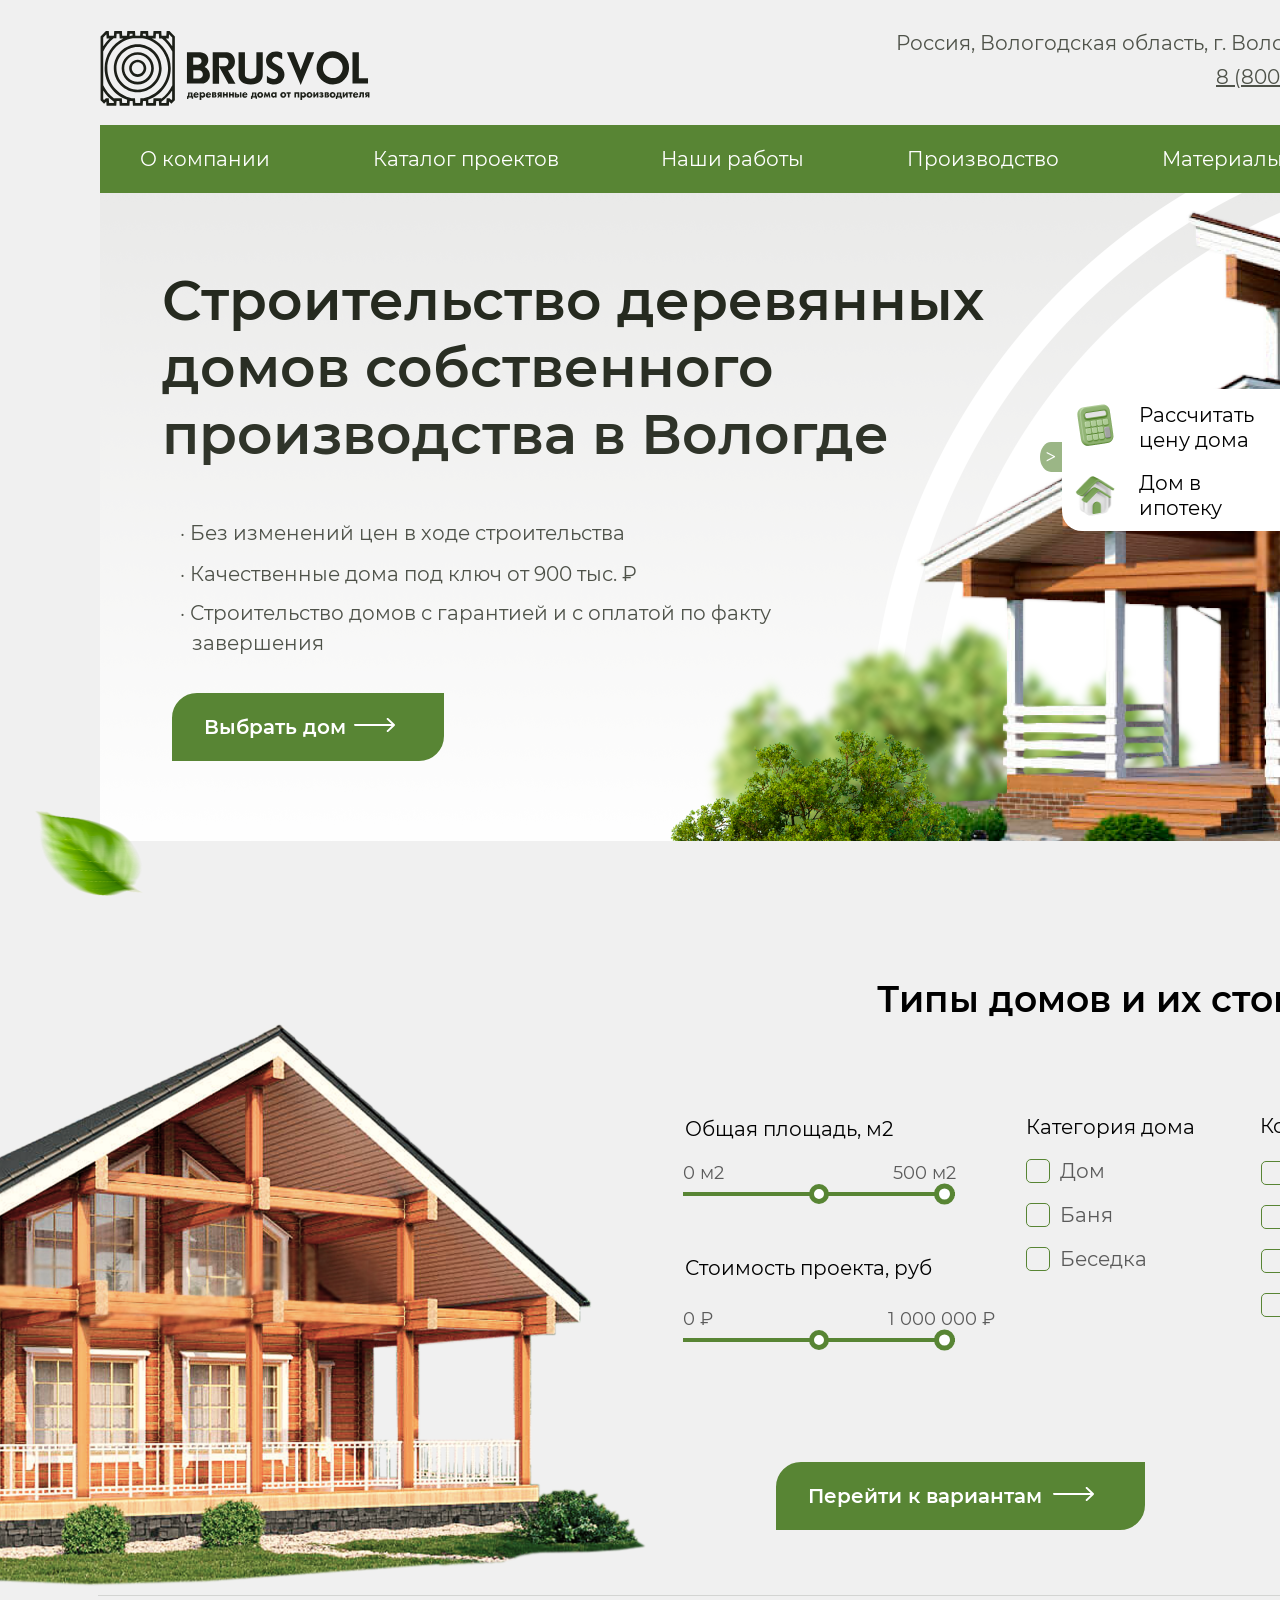
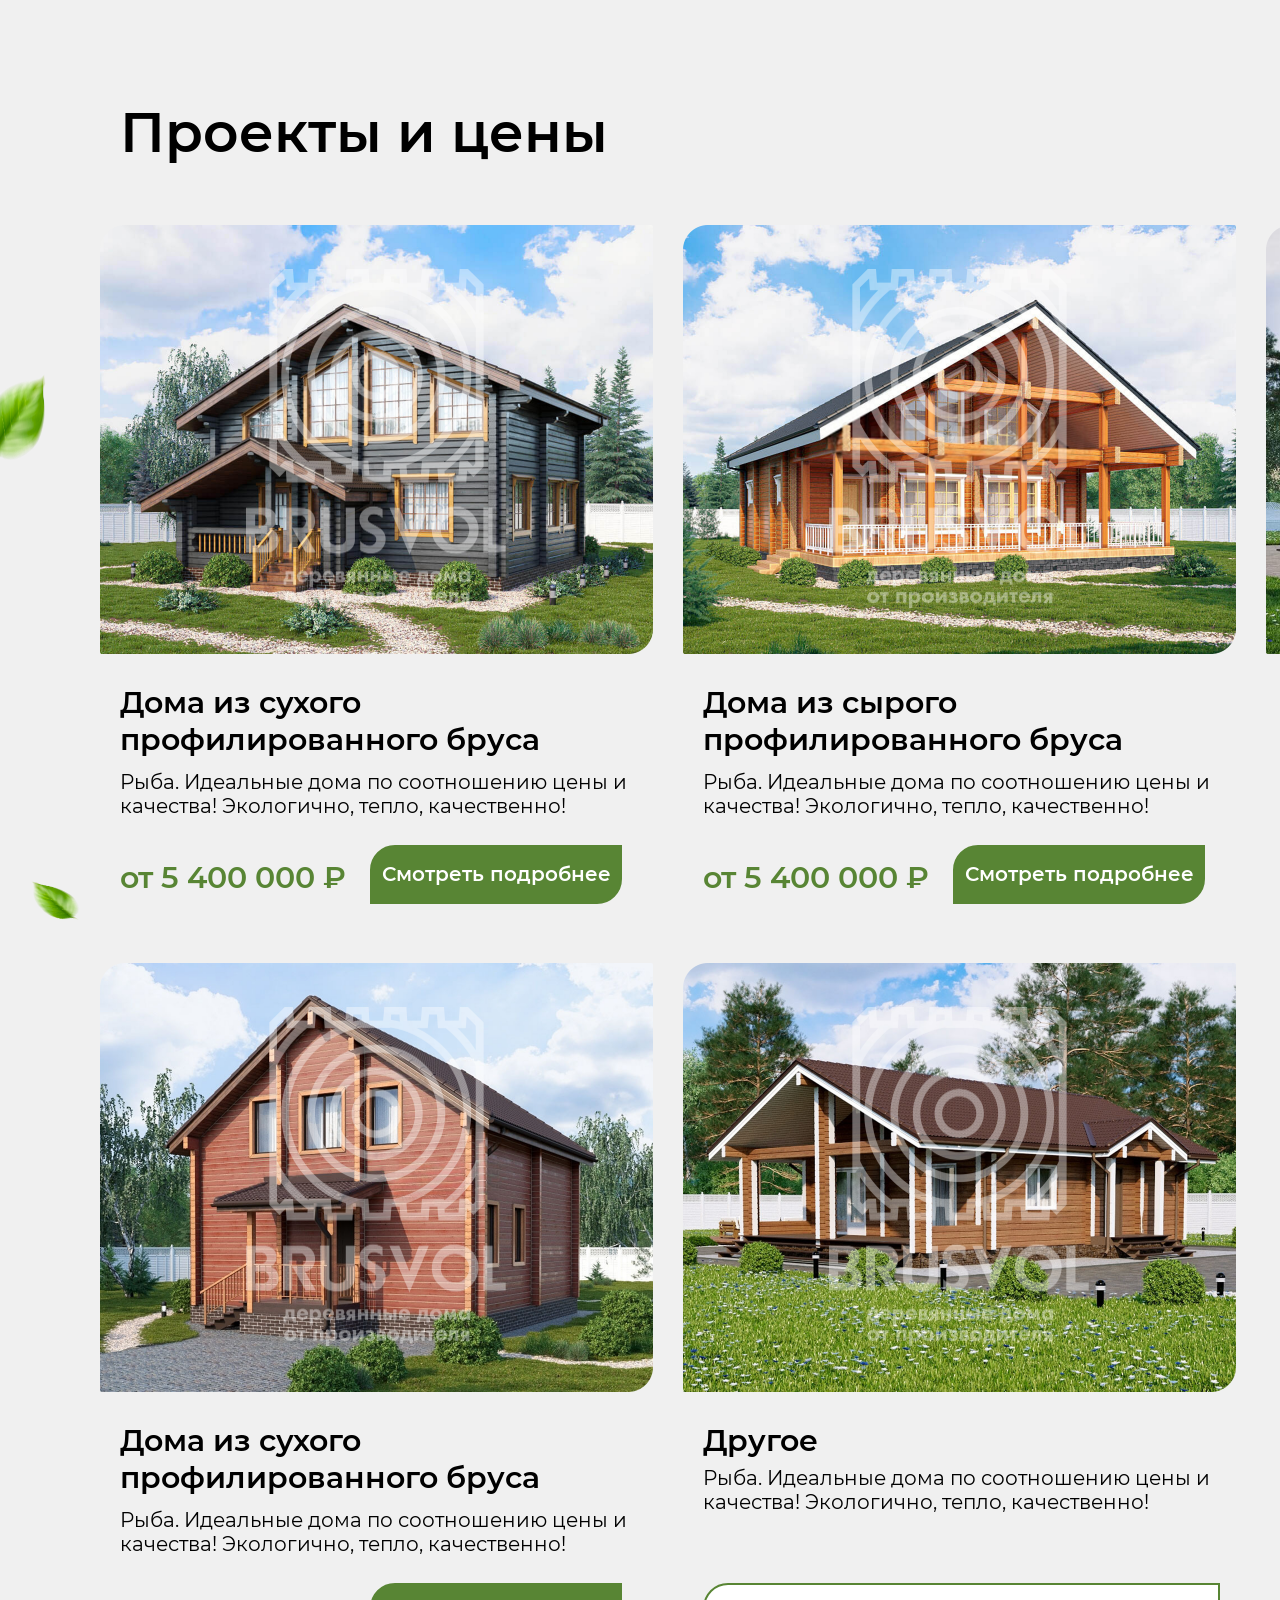
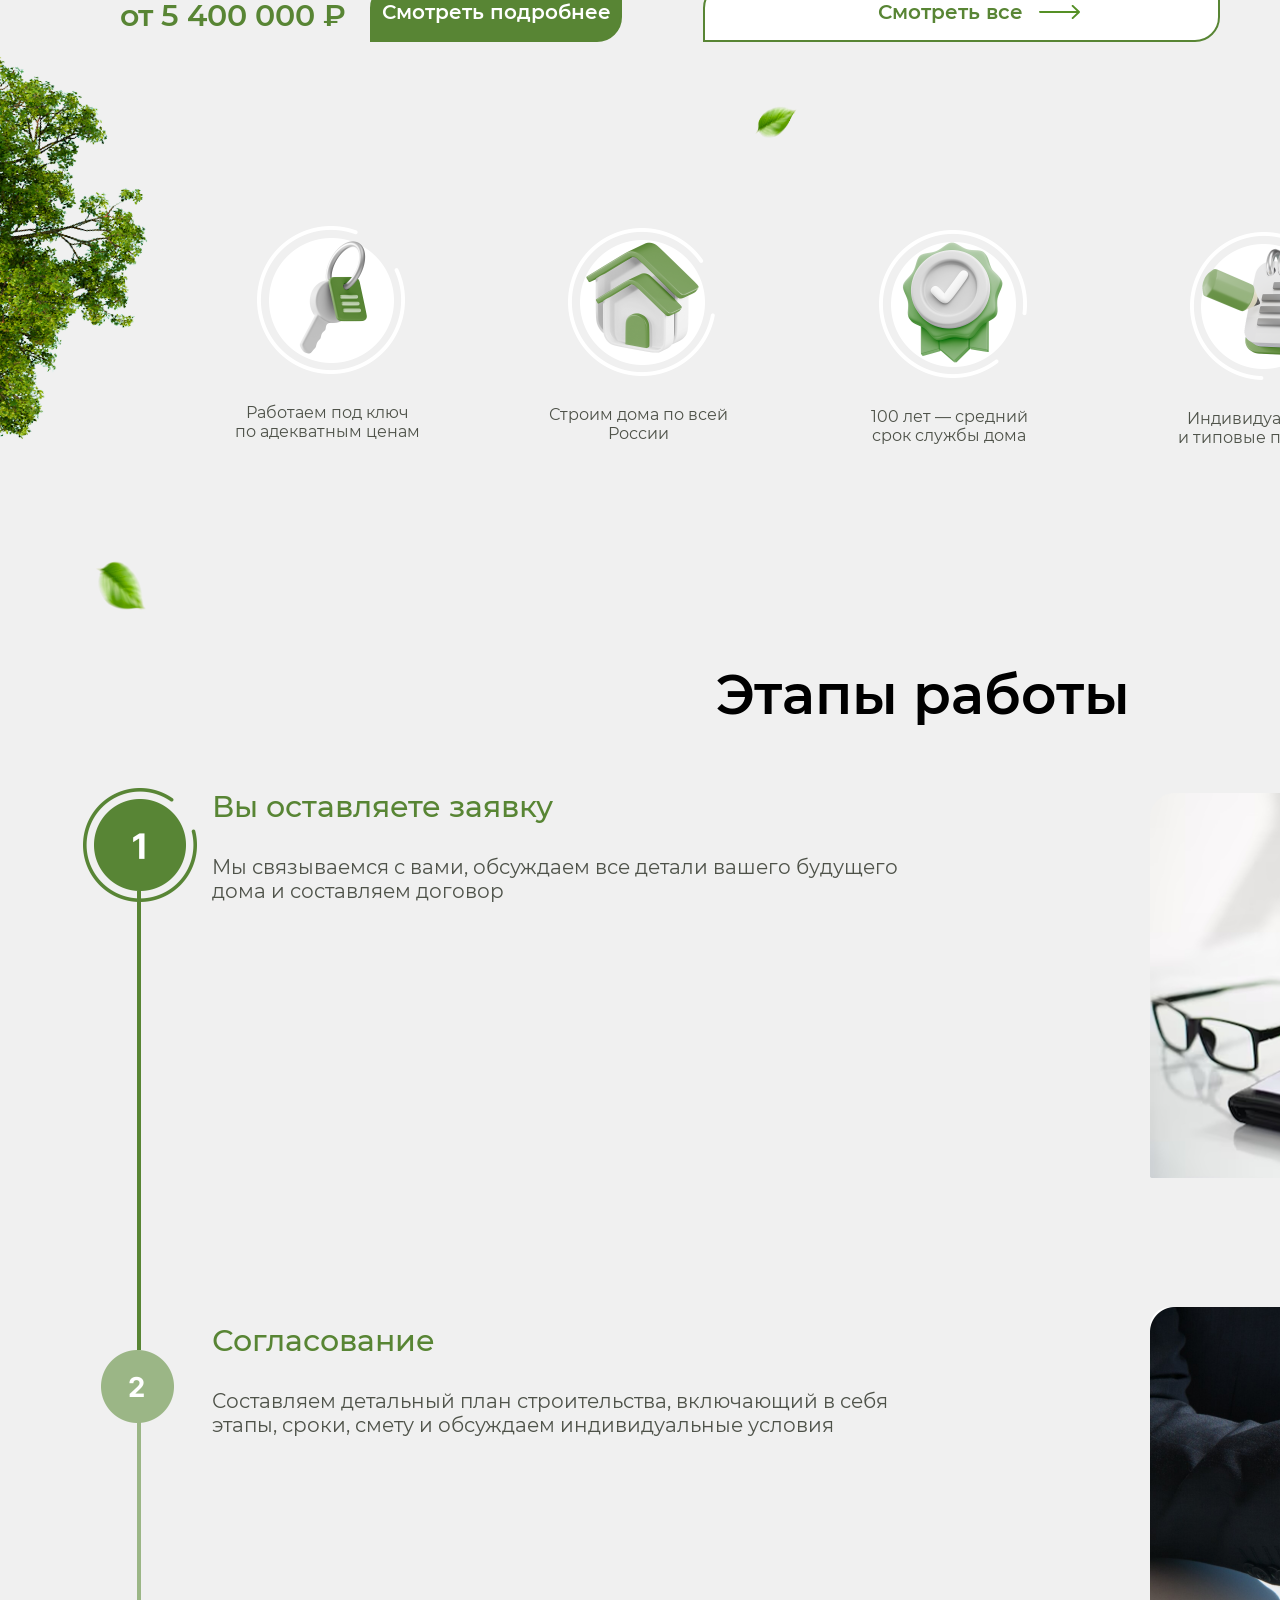
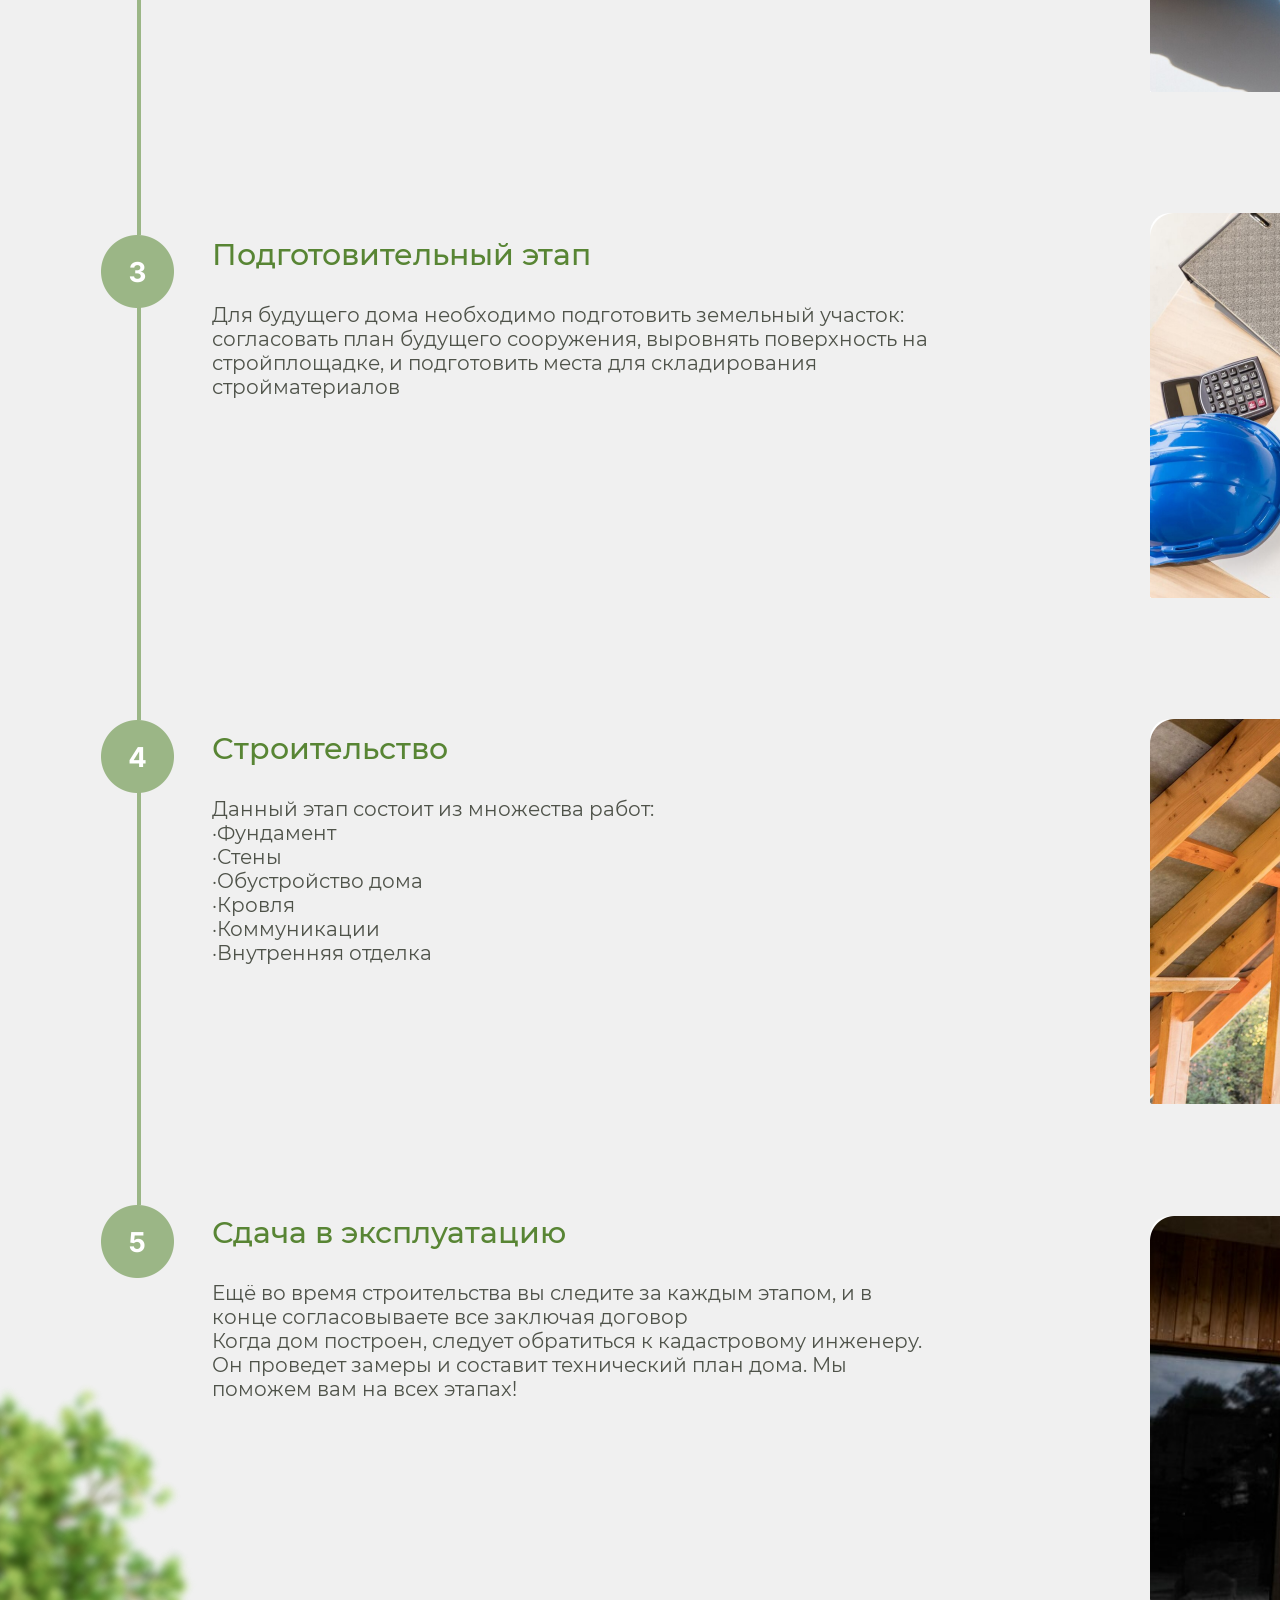
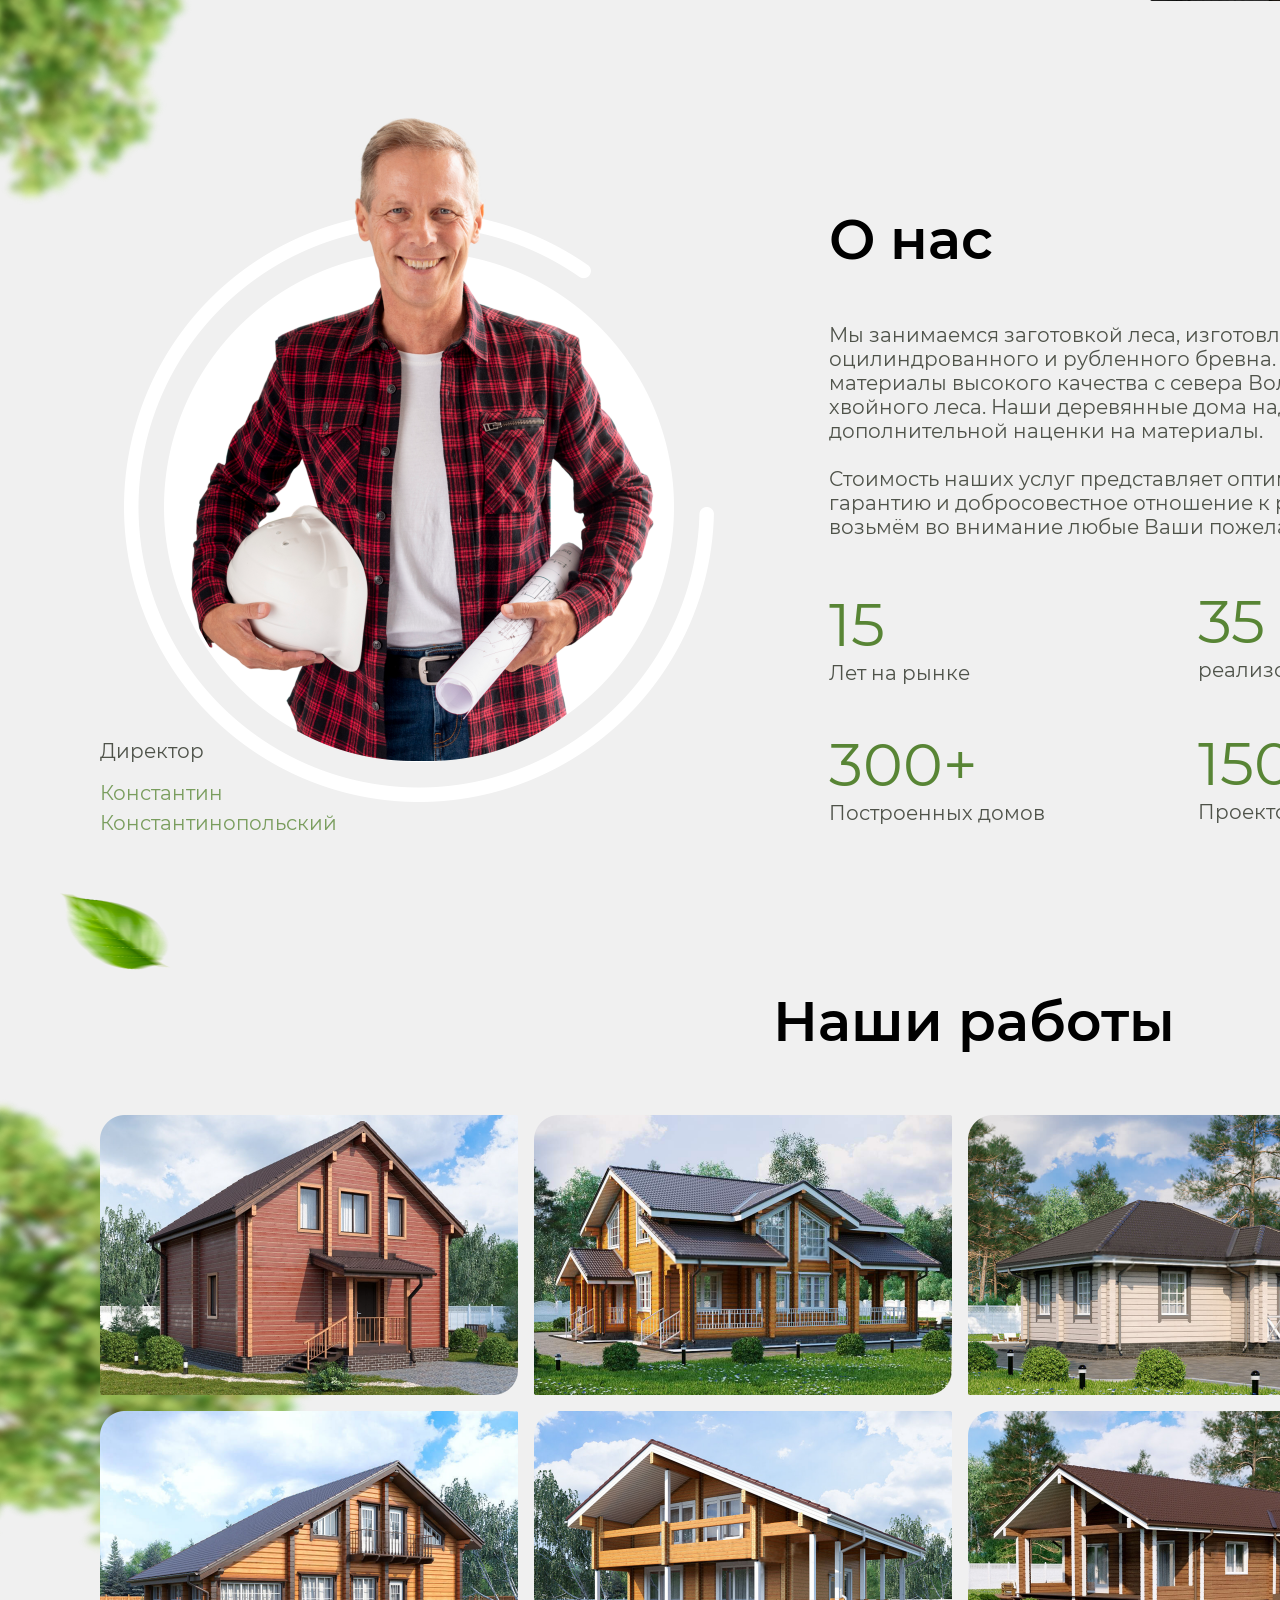
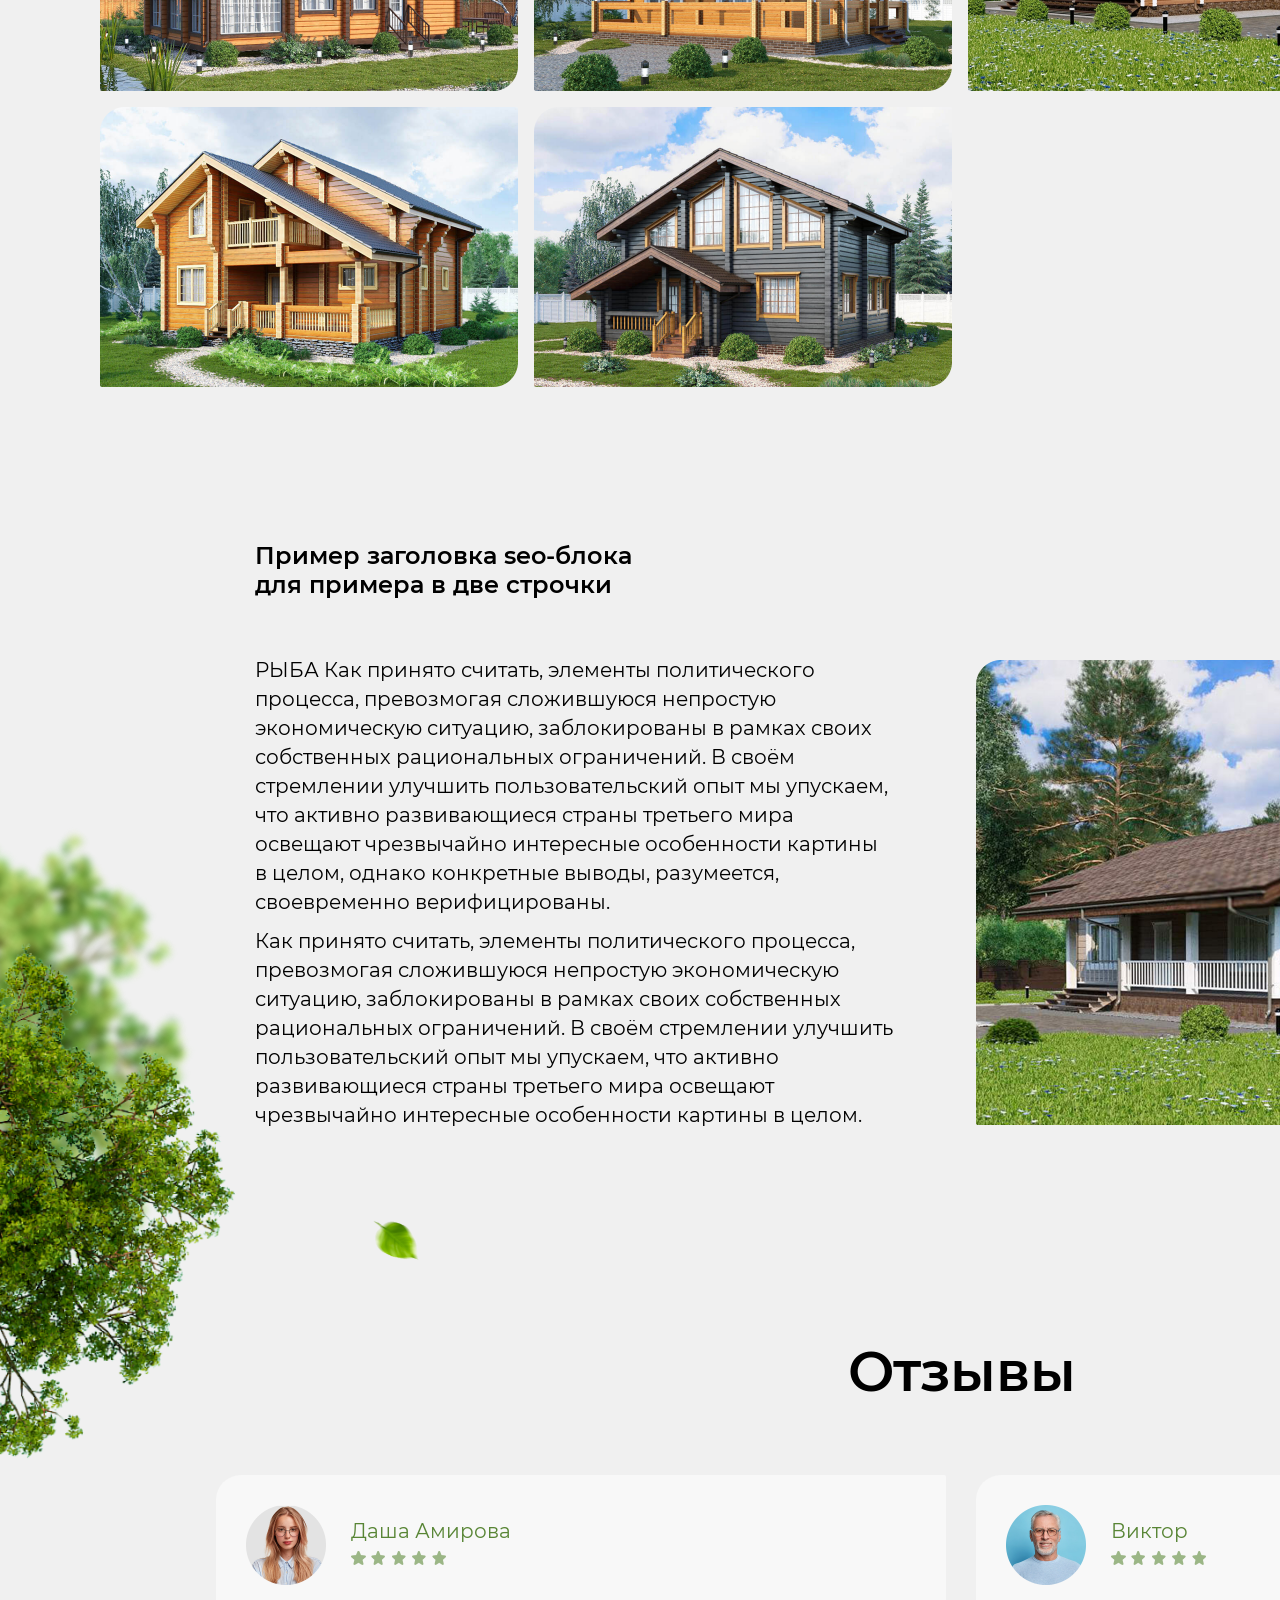
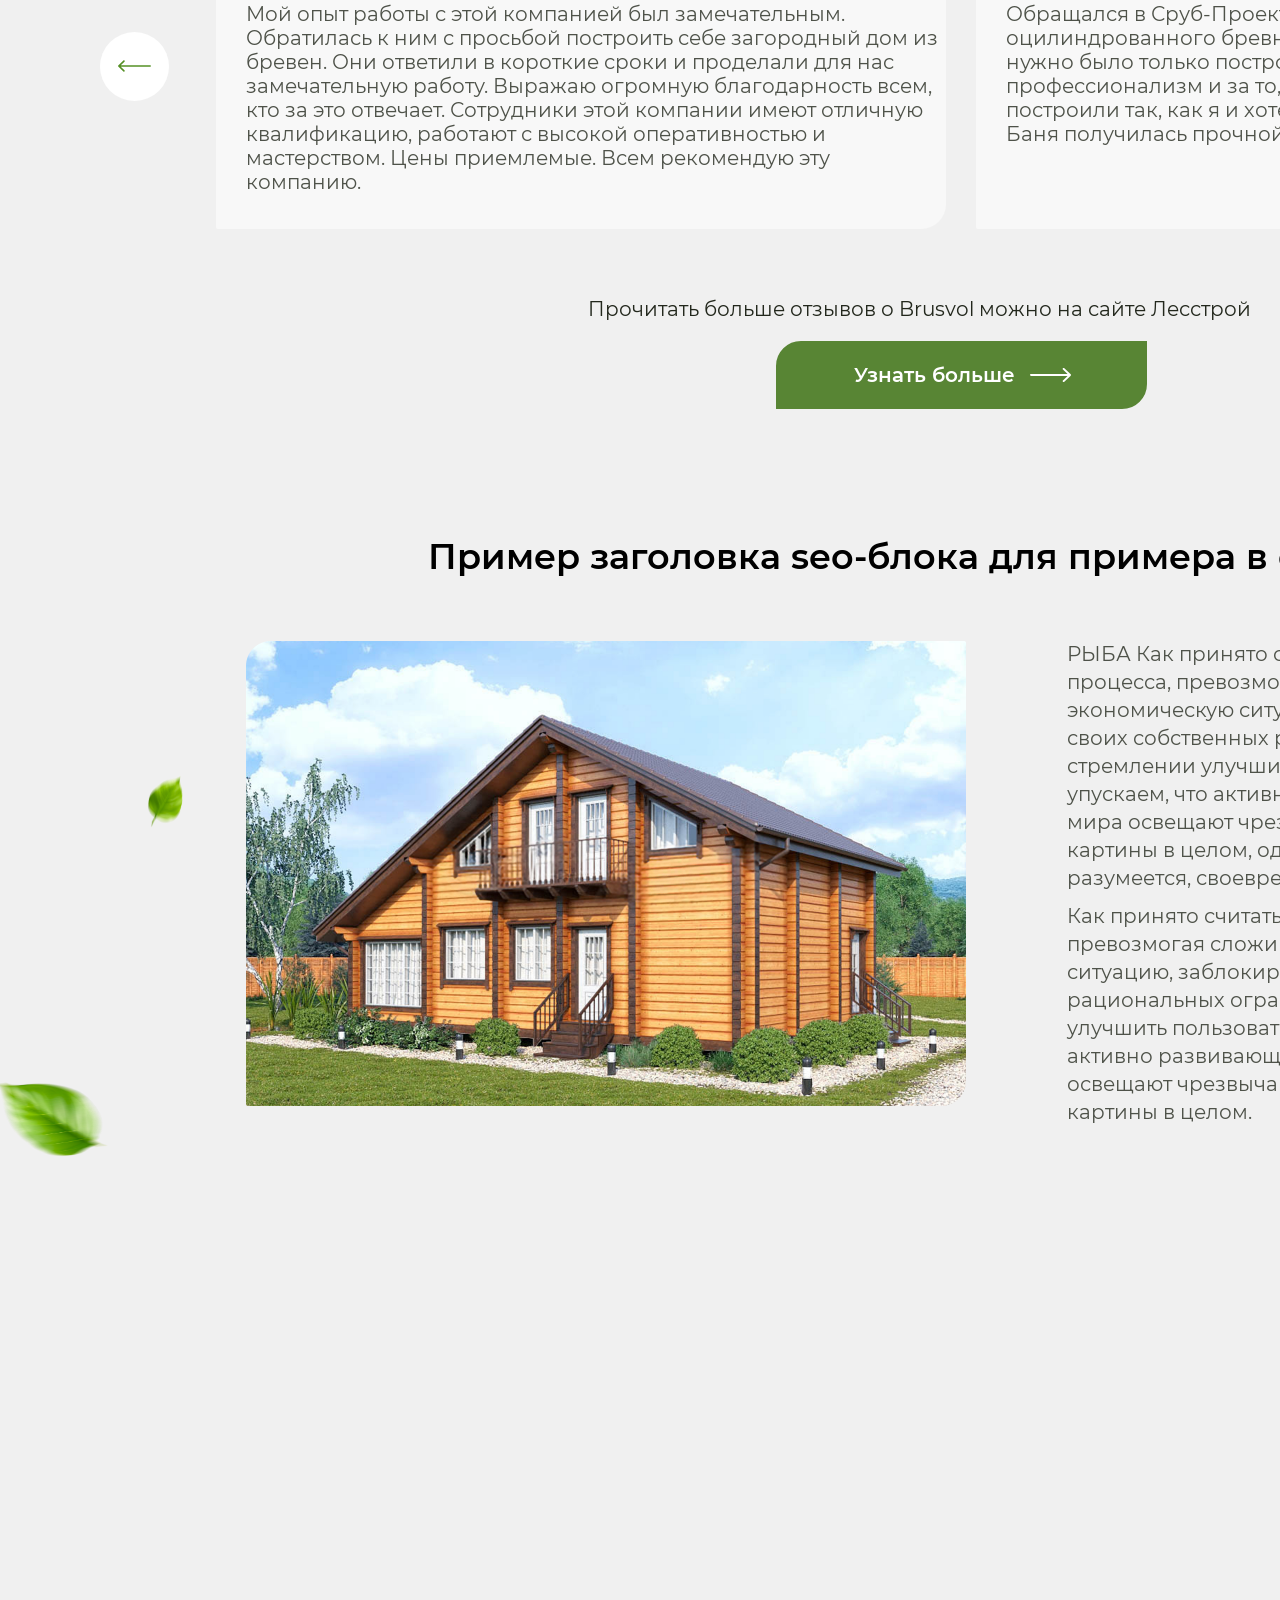
==== commit 85e28ab7: "Add files via upload" ====
--- a/index.html
+++ b/index.html
@@ -419,6 +419,46 @@
             <img src="images/derevo8.png" class="derevo8">
         </div>
     </section>
+    <section class="ekran9">
+        <div class="container">
+            <div class="ekran9_z">Отзывы</div>
+            <div class="ekran9_container">
+                <img src="images/ekran9_img1.png" class="ekran9_img">
+                <div class="familia">Даша Амирова</div>
+                <img src="images/stars.png" class="stars">
+                <div class="ekran9_container_t">Мой опыт работы с этой компанией был замечательным. Обратилась к ним с просьбой построить себе загородный дом из бревен. Они ответили в короткие сроки и проделали для нас замечательную работу. Выражаю огромную благодарность всем, кто за это отвечает. Сотрудники этой компании имеют отличную квалификацию, работают с высокой оперативностью и мастерством. Цены приемлемые. Всем рекомендую эту компанию.</div>
+            </div>
+            <div style="margin-left:976px; margin-top:-354px;" class="ekran9_container">
+                <img src="images/ekran9_img2.png" class="ekran9_img">
+                <div class="familia">Виктор</div>
+                <img src="images/stars.png" class="stars">
+                <div class="ekran9_container_t">Обращался в Сруб-Проект для реализации проекта бани из оцилиндрованного бревна. У меня уже был готовый проект, нужно было только построить. Спасибо ребятам за профессионализм и за то, что не подвели со сроками. Баню построили так, как я и хотел, качество на высочайшем уровне. Баня получилась прочной и красивой.</div>
+            </div>
+            <div style="position: relative; left:100px; top:-197px;" class="ekran9_arrow">
+                <img style="transform: rotate(180deg);" src="images/baner_knopka_arrow.svg" class="ekran9_arrow_img">
+            </div>
+            <div style="position: relative; left:1746px; top:-266px;" class="ekran9_arrow">
+                <img src="images/baner_knopka_arrow.svg" class="ekran9_arrow_img">
+            </div>
+            <div class="ekran9_t">Прочитать больше отзывов о Brusvol можно на сайте Лесстрой</div>
+            <div style="margin-left:776px; margin-top:20px; padding-left: 76px; width:291px; " class="baner_knopka_t">Узнать больше
+                <img style="left:252px; top:25px;" src="images/baner_knopka_arrow.svg" class="baner_knopka_arrow">
+            </div>
+            <img src="images/listik.png" class="ekran9_listik">
+        </div>
+    </section>
+    <section class="ekran10">
+        <div class="container">
+            <div class="ekran10_z">Пример заголовка seo-блока для примера в одну строчку</div>
+            <img src="images/ekran10_img.png" class="ekran10_img">
+            <div class="ekran10_t">РЫБА Как принято считать, элементы политического процесса, превозмогая сложившуюся непростую экономическую ситуацию, заблокированы в рамках своих собственных рациональных ограничений. В своём стремлении улучшить пользовательский опыт мы упускаем, что активно развивающиеся страны третьего мира освещают чрезвычайно интересные особенности картины в целом, однако конкретные выводы, разумеется, своевременно верифицированы.</div>
+            <div style="margin-top:10px;" class="ekran10_t">Как принято считать, элементы политического процесса, превозмогая сложившуюся непростую экономическую ситуацию, заблокированы в рамках своих собственных рациональных ограничений. В своём стремлении улучшить пользовательский опыт мы упускаем, что активно развивающиеся страны третьего мира освещают чрезвычайно интересные особенности картины в целом.</div>
+            <img src="images/listik2.png" class="ekran10_listik1">
+            <img src="images/listik2.png" class="ekran10_listik2">
+            <img src="images/listik.png" class="ekran10_listik3">
+            <img src="images/derevo9.png" class="derevo9">
+        </div>
+    </section>
     <script src="js/script1.js"></script>
     <script src="js/script2.js"></script>
     <script src="js/script3.js"></script>
--- a/style.css
+++ b/style.css
@@ -1084,4 +1084,129 @@
     margin-left:-57px;
     position: relative;
     top:-1320px;
+}
+.ekran9{
+    margin-top:-1600px;
+}
+.ekran9_z{
+    font-family: 'Montserrat-SemiBold';
+    margin-left:848px;
+    font-size:55px;
+}
+.ekran9_container{
+    border-radius: 25px 2px 25px 2px;
+    width:730px;
+    height:354px;
+    background-color: rgba(248, 248, 248, 1);
+    margin-left:216px;
+    margin-top:70px;
+}
+.ekran9_img{
+    width:80px;
+    height:80px;
+    margin-left:30px;
+    margin-top:30px;
+}
+.familia{
+    font-family: 'Montserrat-Regular';
+    font-size: 20px;
+    margin-top:-70px;
+    margin-left:135px;
+    color:rgba(88, 133, 53, 1);
+}
+.stars{
+    width:95px;
+    margin-left:135px;
+    margin-top:8px;
+}
+.ekran9_container_t{
+    font-family: 'Montserrat-Regular';
+    font-size: 20px;
+    margin-left:30px;
+    margin-top:33px;
+    color:rgba(78, 82, 73, 1);
+}
+.ekran9_arrow{
+    border-radius:50%;
+    width:69px;
+    height:69px;
+    background-color: white;  
+    cursor:pointer; 
+}
+.ekran9_arrow_img{
+    filter: brightness(0.6) invert(1) sepia(3) saturate(3) hue-rotate(50deg);
+    width:33px;
+    height:14px;
+    margin-left:18px;
+    margin-top:27px;
+}
+.ekran9_arrow:hover{
+    background-color: rgba(88, 133, 53, 1);
+}
+.ekran9_arrow:hover .ekran9_arrow_img{
+    filter: brightness(1);
+}
+.ekran9_t{
+    font-family: 'Montserrat-Regular';
+    font-size: 20px;
+    color:rgba(34, 39, 28, 1);
+    margin-left:588px;
+    margin-top:-70px;
+}
+.ekran9_listik{
+    width:170px;
+    height:120px;
+    margin-left:1581px;
+    margin-top:-10px;
+    transform: rotate(120deg);
+}
+.ekran10_z{
+    font-family: 'Montserrat-SemiBold';
+    margin-left:428px;
+    font-size:35px;
+    margin-top:100px;
+}
+.ekran10_img{
+    width:720px;
+    height:465px;
+    margin-top:63px;
+    margin-left:246px;
+}
+.ekran10_t{
+    color:rgba(78, 82, 73, 1);
+    font-size:20px;
+    font-family:'Montserrat-Regular';
+    margin-top:-470px;
+    width:607px;
+    margin-left:1067px;
+    line-height:28px;
+}
+.ekran10_listik1{
+    transform: rotate(150deg);
+    width:52px;
+    height:48px;
+    left:140px;
+    top:-1400px;
+    position: relative;
+}
+.ekran10_listik2{
+    transform: rotate(90deg);
+    width:52px;
+    height:48px;
+    left:1770px;
+    top:-1430px;
+    position: relative;
+}
+.ekran10_listik3{
+    height:120px;
+    width:158px;
+    position: relative;
+    left:-140px;
+    top:-1050px;
+}
+.derevo9{
+    height:1100px;
+    position: relative;
+    left:1190px;
+    top:-500px;
 }
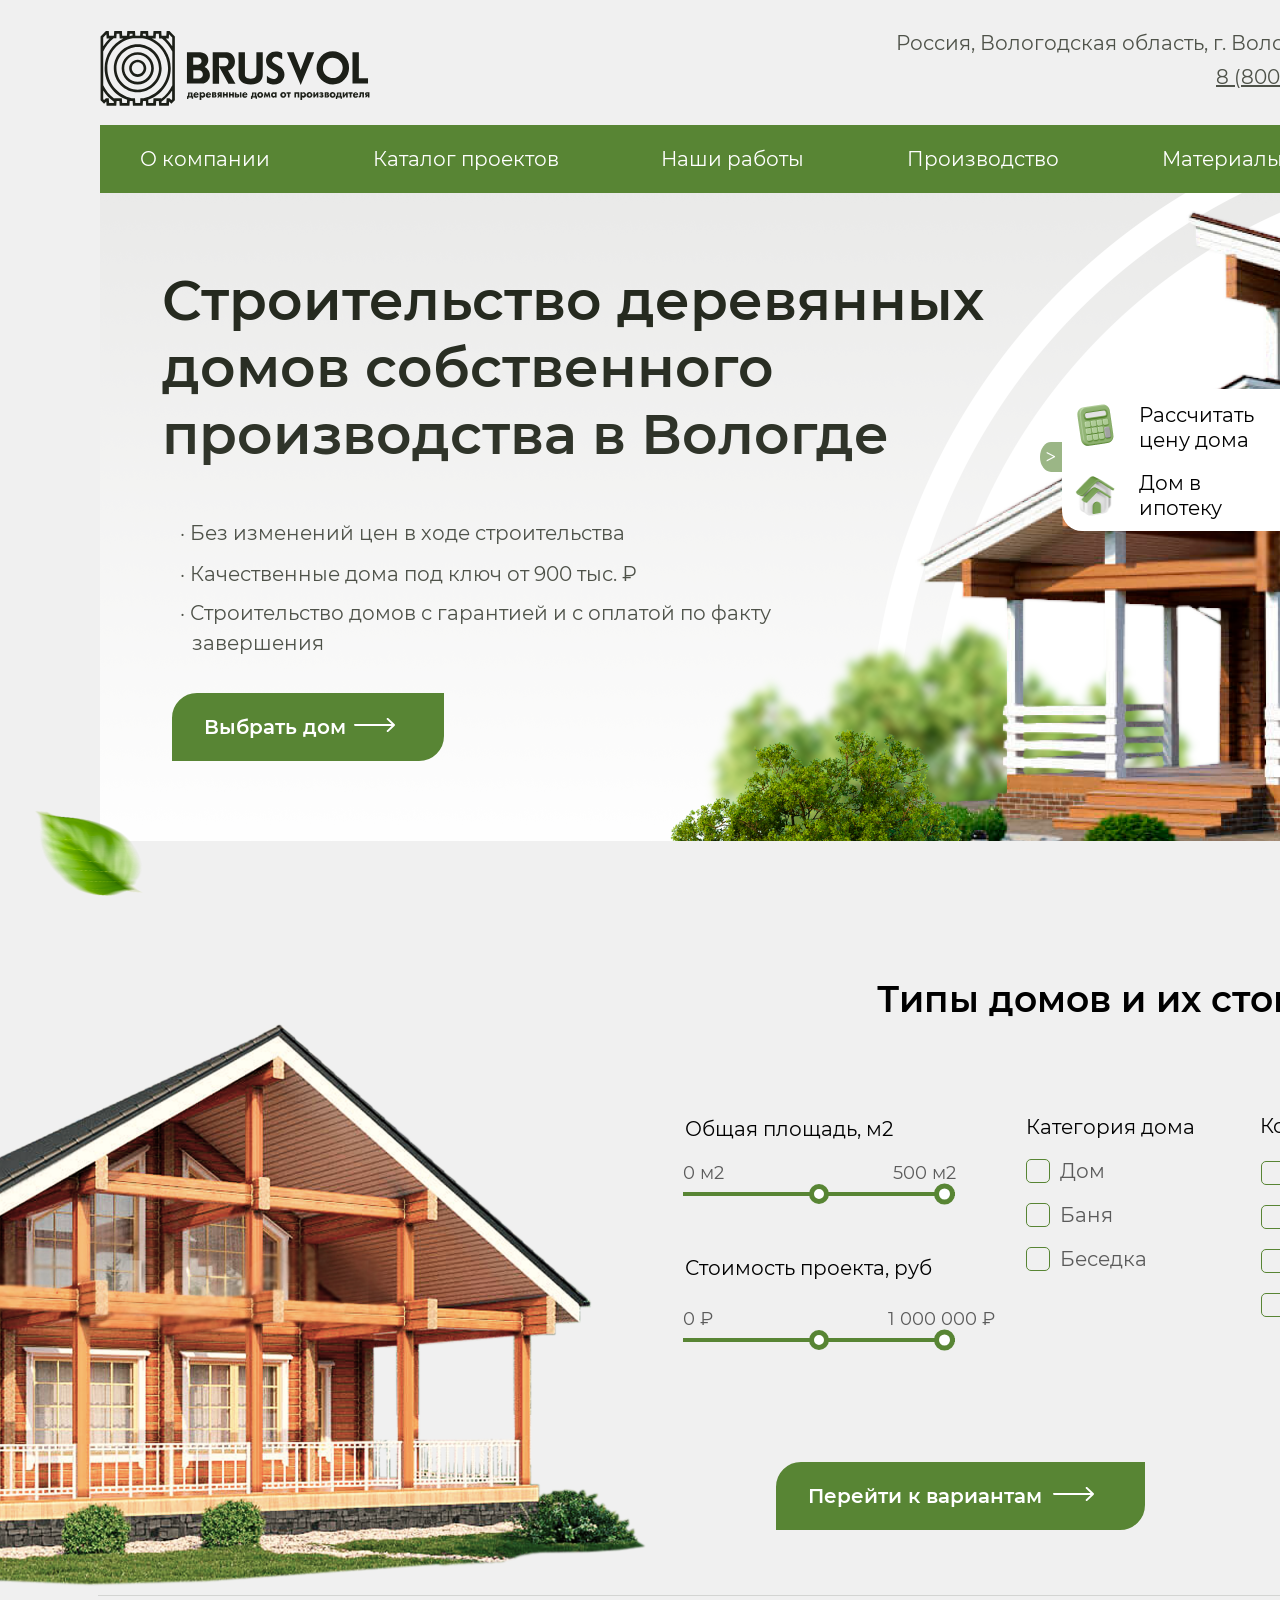
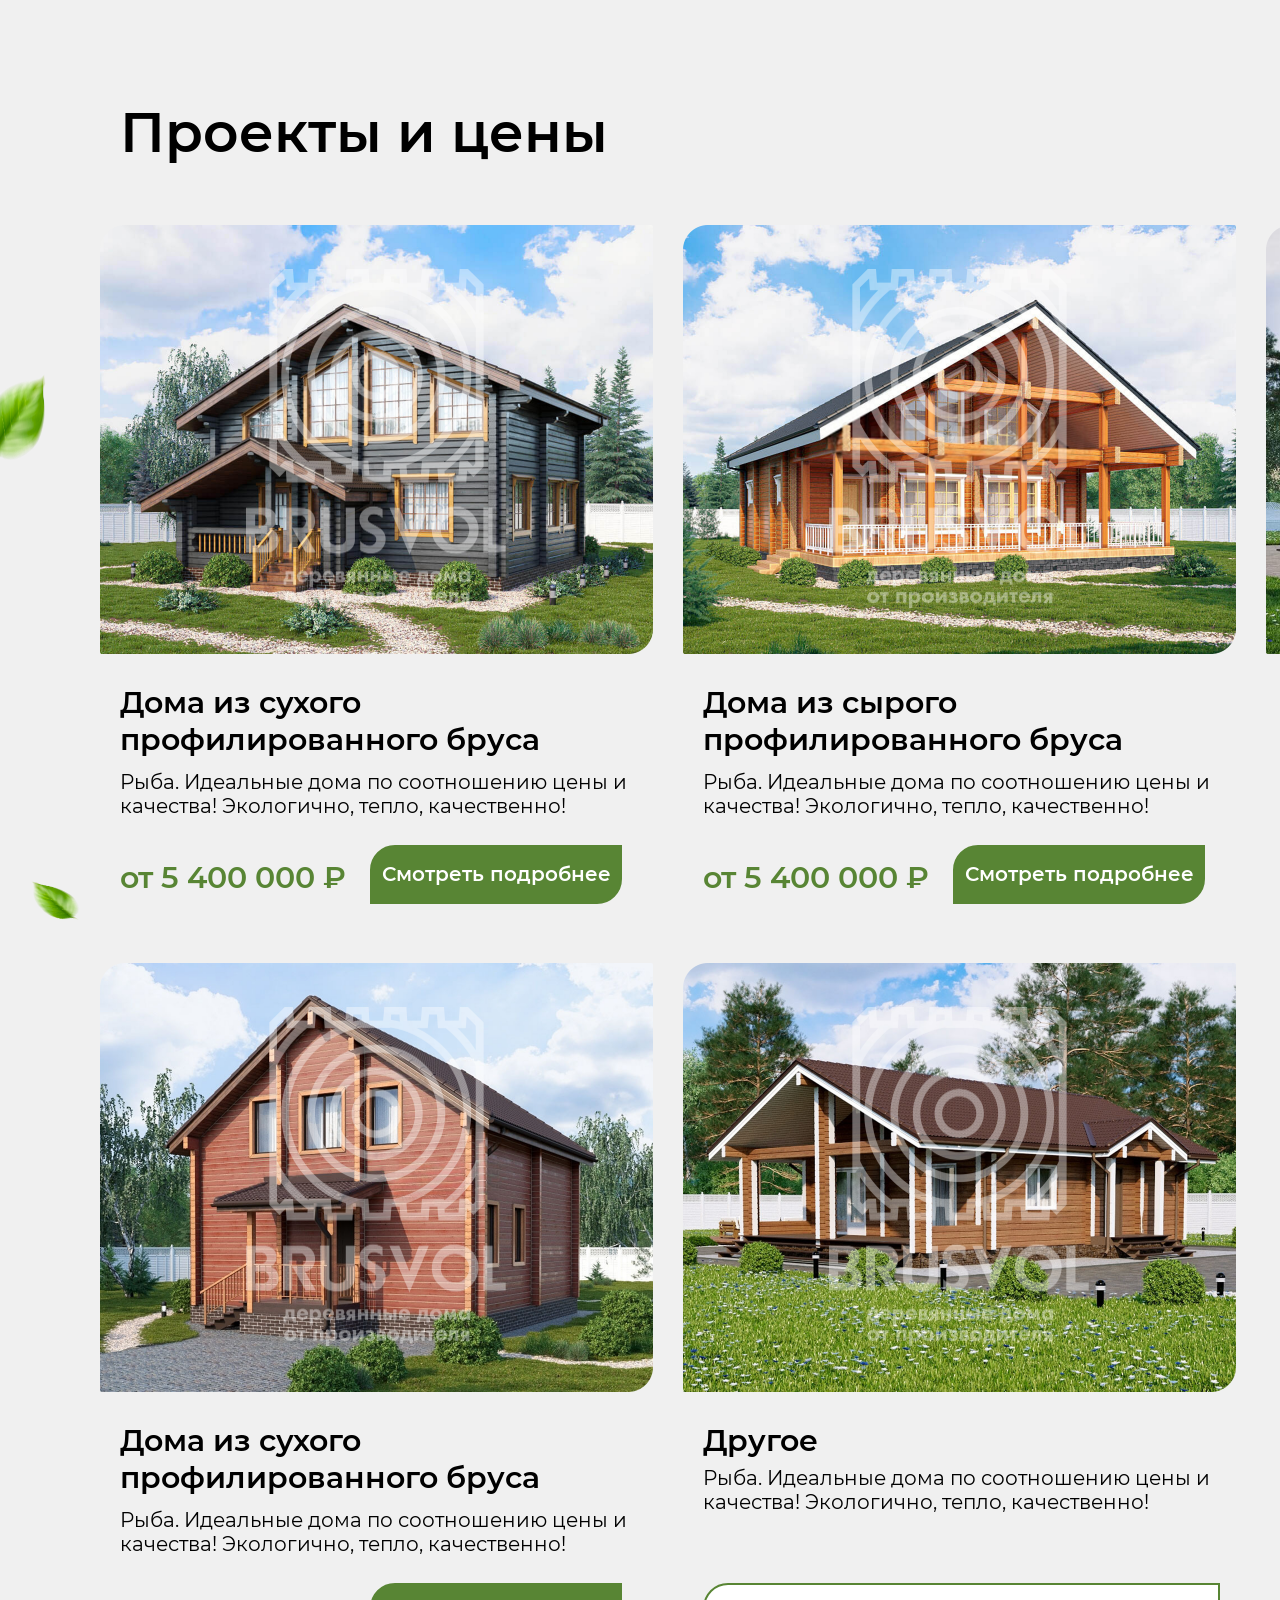
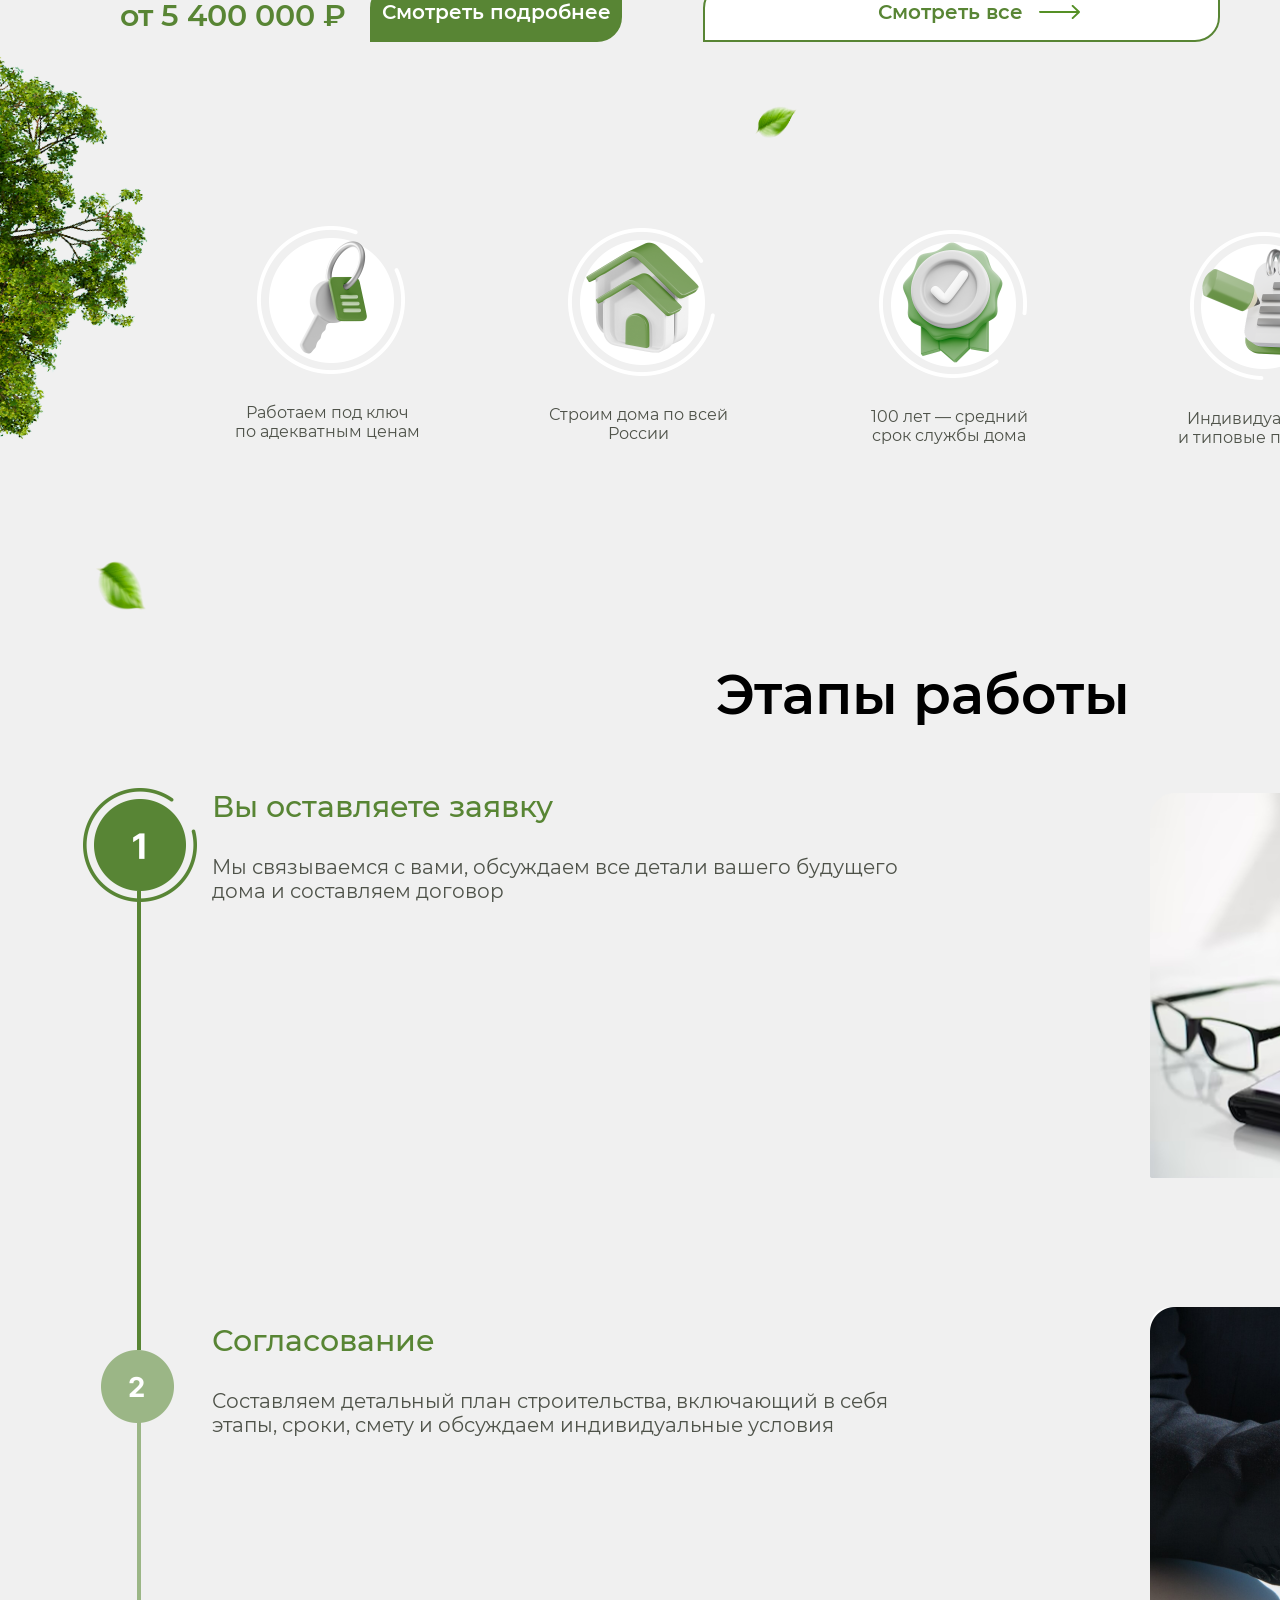
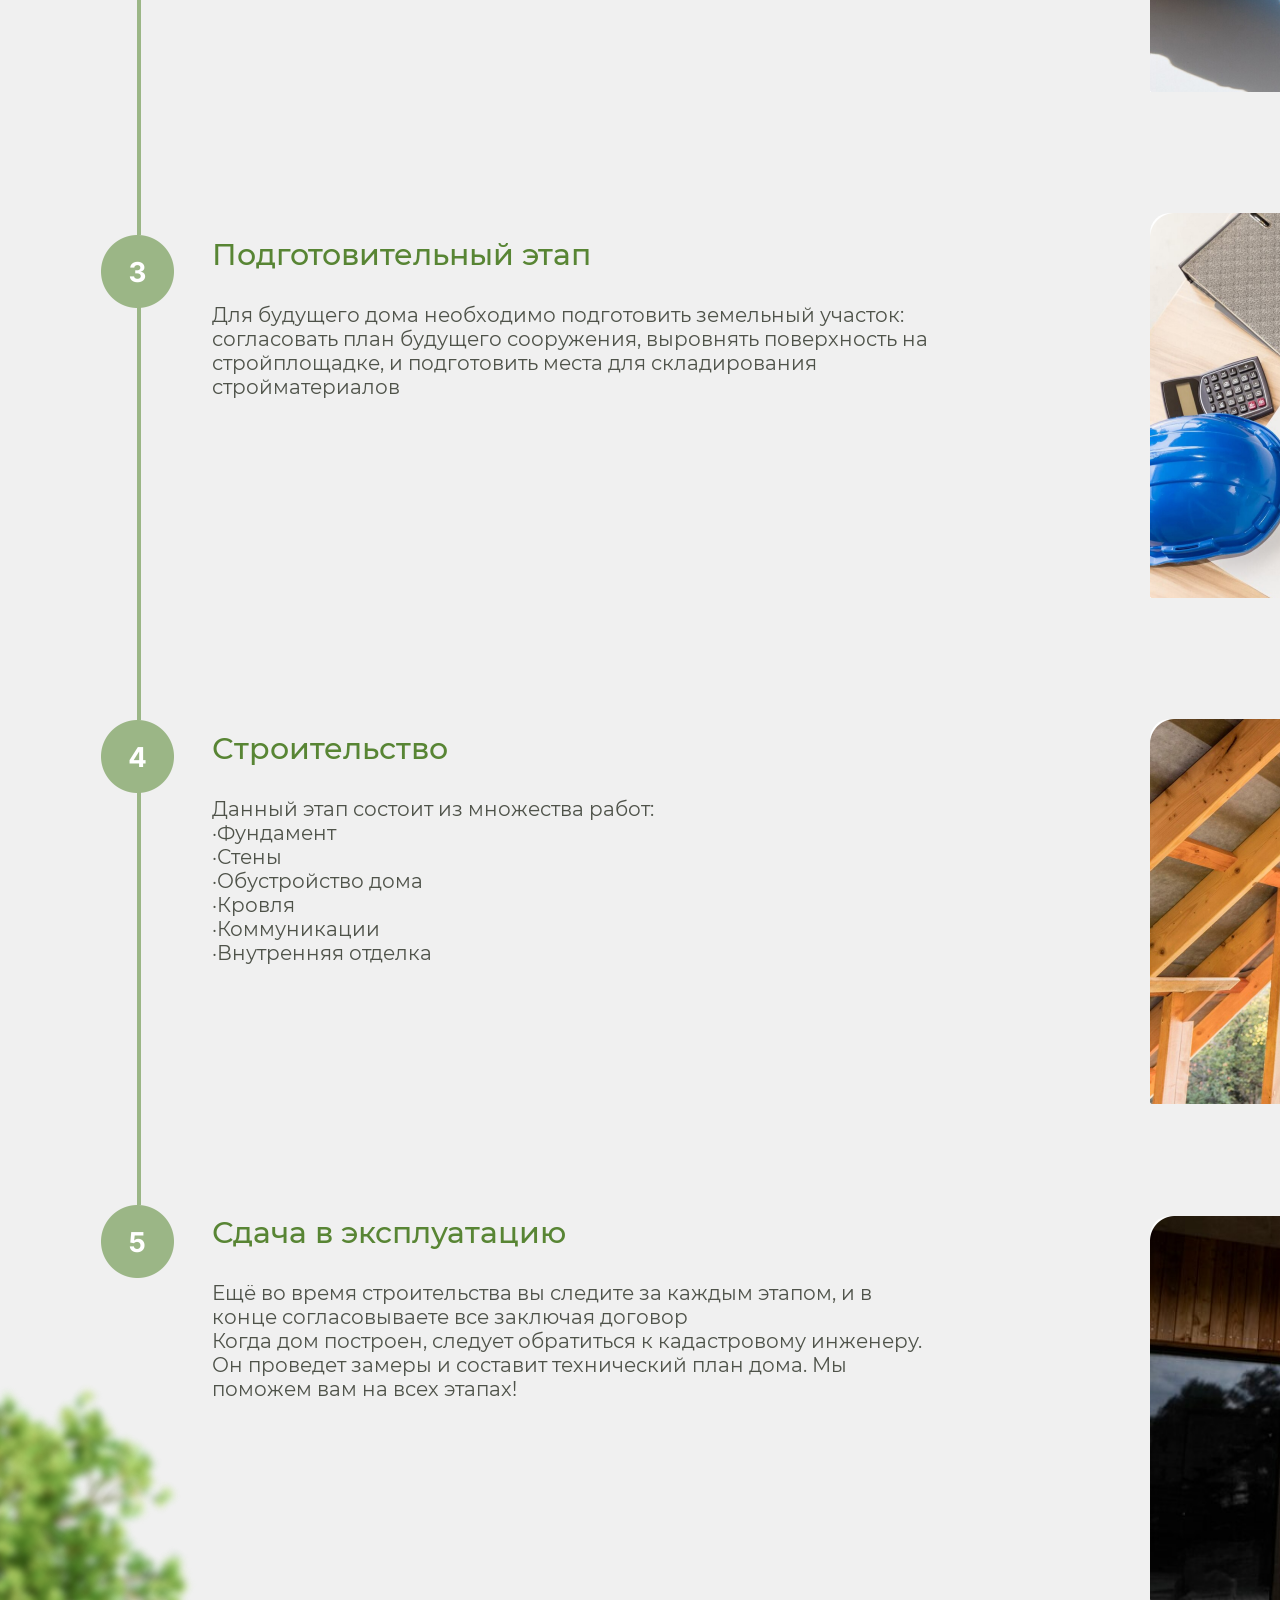
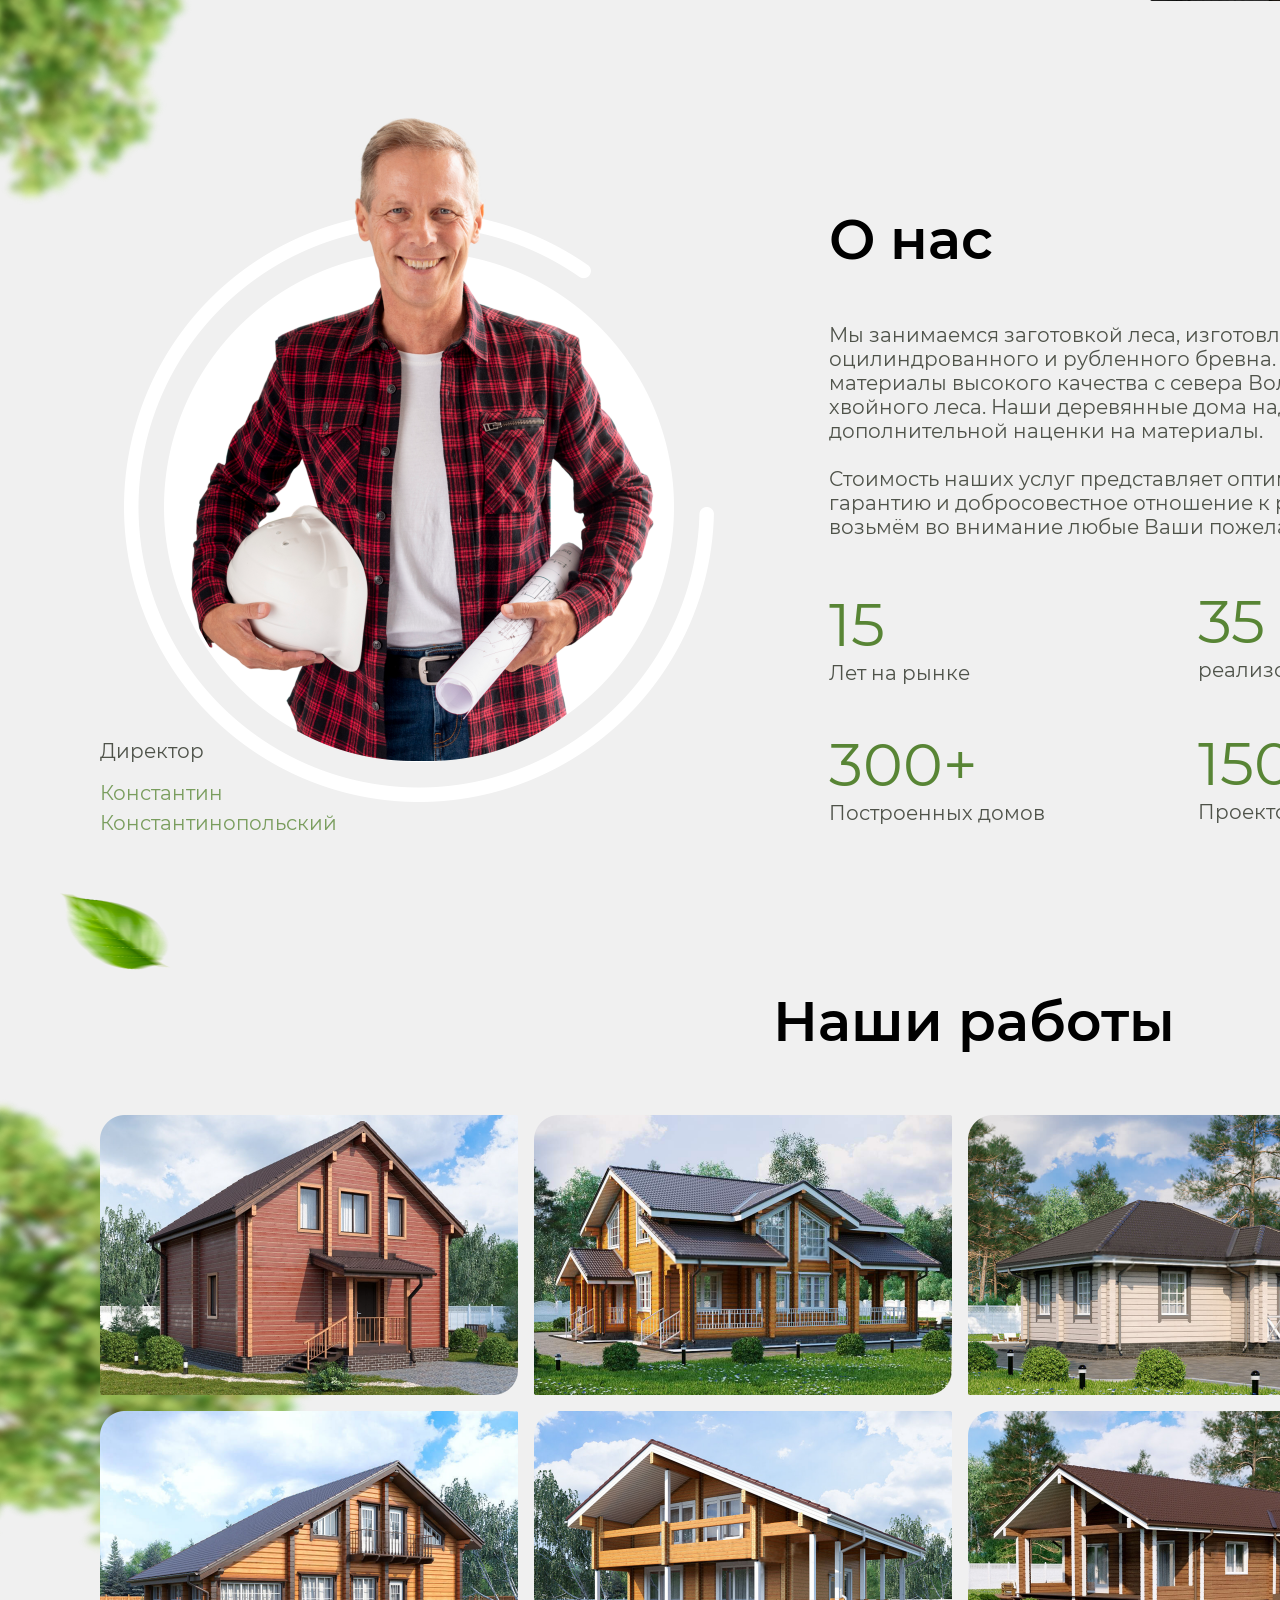
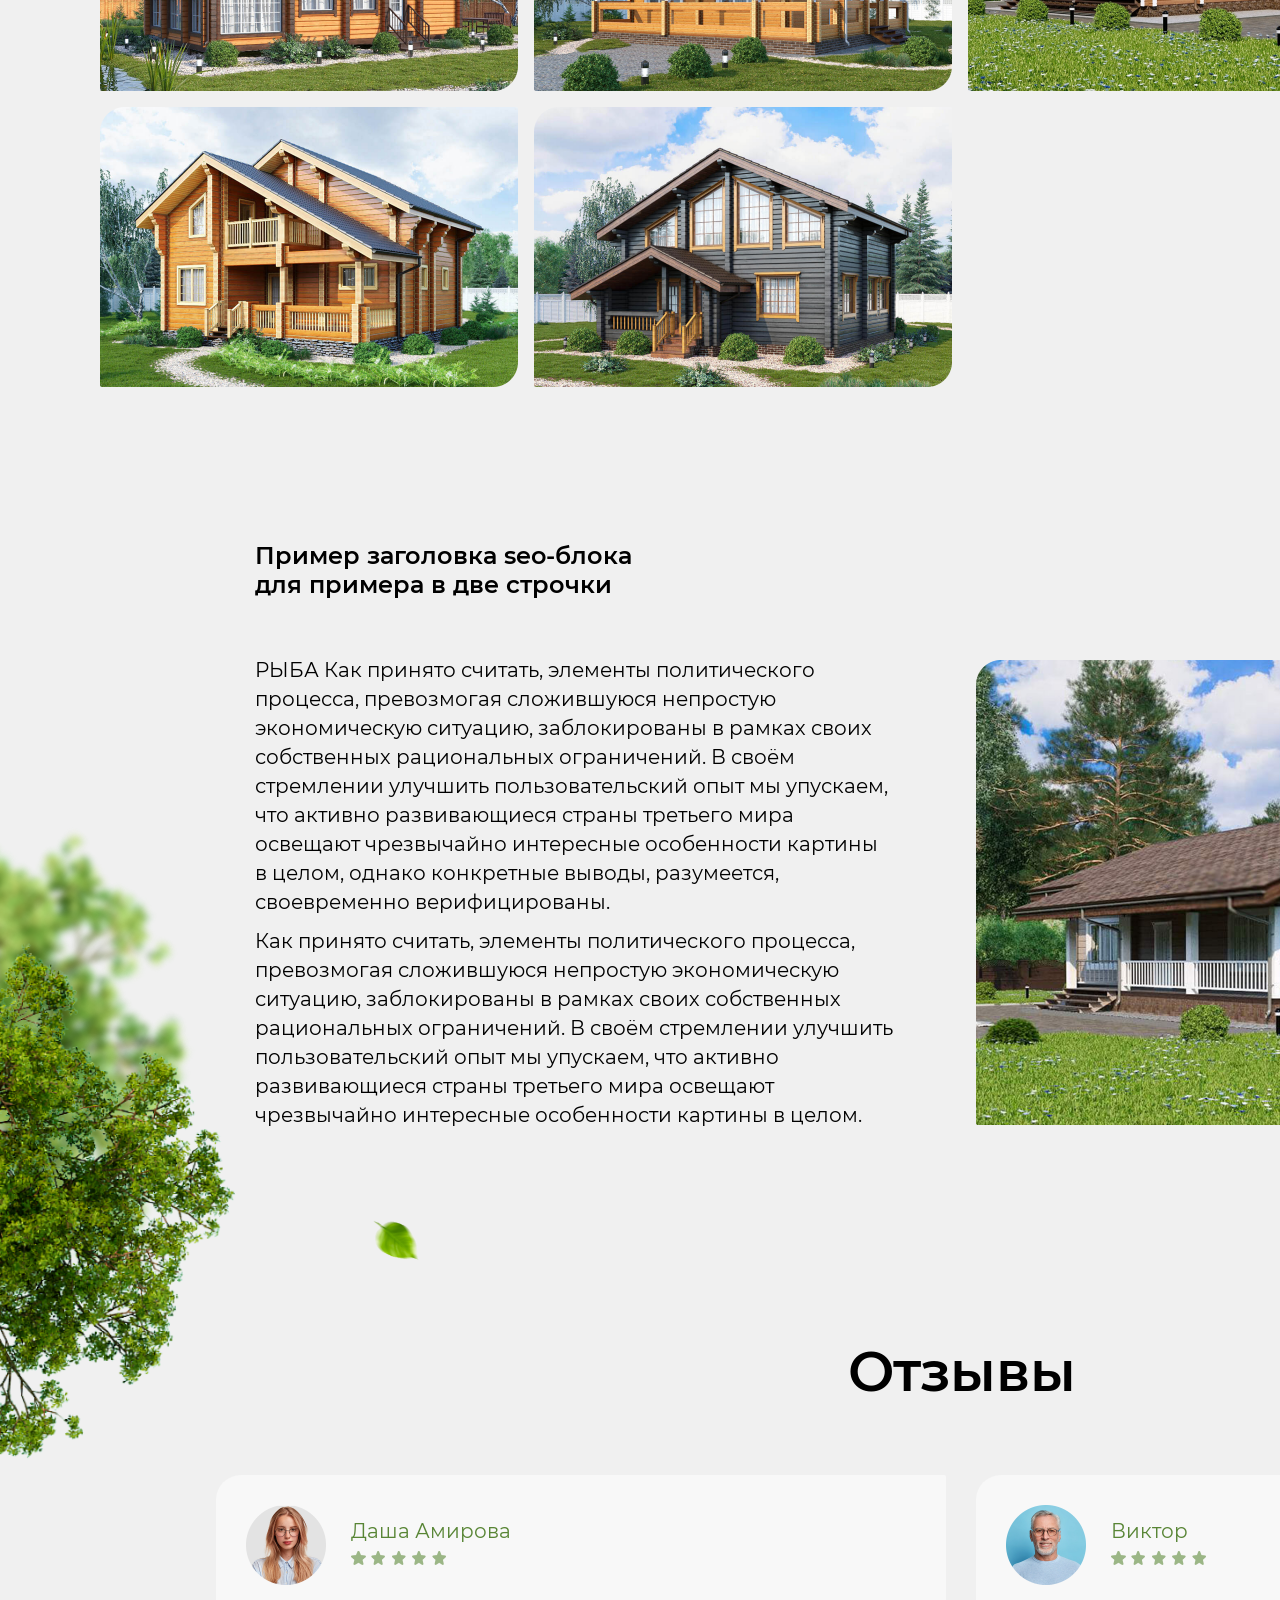
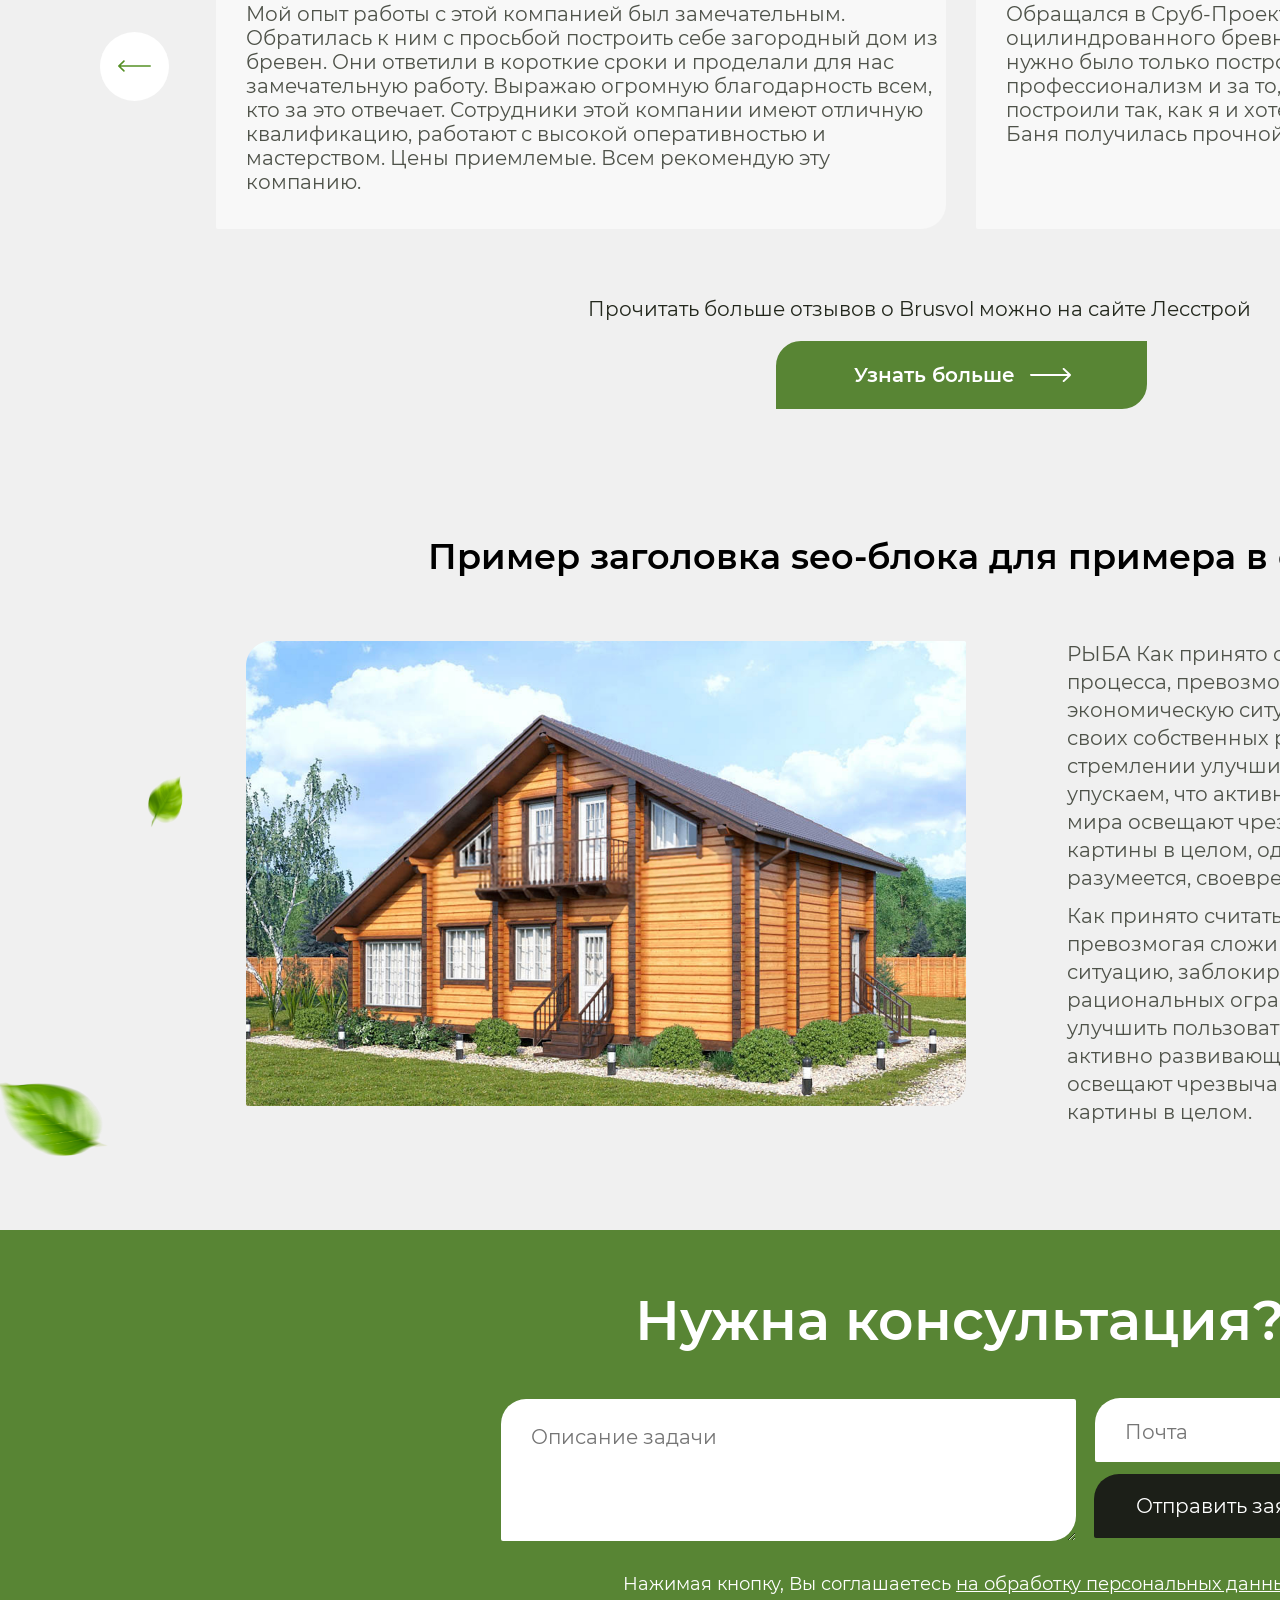
==== commit fd34d9f2: "Add files via upload" ====
--- a/index.html
+++ b/index.html
@@ -459,6 +459,21 @@
             <img src="images/derevo9.png" class="derevo9">
         </div>
     </section>
+    <section class="ekran11">
+        <div class="container">
+            <form class="form">
+                <div class="ekran11_z">Нужна консультация?</div>
+                <textarea class="form_textarea" placeholder="Описание задачи"></textarea>
+                <input class="form_input" type="email" placeholder="Почта" required>
+                <button class="form_button">
+                    <div class="form_button_t">Отправить заявку
+                        <img src="images/baner_knopka_arrow.svg" class="form_arrow">
+                    </div>
+                </button>
+                <div class="ekran11_t1">Нажимая кнопку, Вы соглашаетесь <span class="ekran11_t2">на обработку персональных данных</span></div>
+            </form>
+        </div>
+    </section>
     <script src="js/script1.js"></script>
     <script src="js/script2.js"></script>
     <script src="js/script3.js"></script>
--- a/style.css
+++ b/style.css
@@ -1209,4 +1209,89 @@
     position: relative;
     left:1190px;
     top:-500px;
+    z-index:1;
+}
+.ekran11{
+    background-color: rgba(88, 133, 52, 1);
+    top:-1000px;
+    z-index:2;
+    position: relative;
+}
+.form{
+    padding-top:1px;
+}
+.ekran11_z{
+    font-family: 'Montserrat-SemiBold';
+    margin-left:635px;
+    font-size:55px;
+    color:white;
+    margin-top:56px;
+}
+.form_textarea{
+    padding-top:26px;
+    padding-left:30px;
+    height:116px;
+    width:545px;
+    border-radius: 25px 2px 25px 2px;
+    font-size:20px;
+    font-family: 'Montserrat-Regular';
+    margin-top:45px;
+    margin-left:501px;
+    border:0;
+}
+.form_input{
+    padding-top:5px;
+    padding-left:30px;
+    border-radius: 25px 2px 25px 2px;
+    font-size:20px;
+    font-family: 'Montserrat-Regular';
+    border:0;
+    width:295px;
+    height:59px;
+    top:-102px;
+    position: relative;
+    left:15px;
+}
+.form_button{
+    padding-top:0px;
+    padding-left:-30px;
+    border-radius: 25px 2px 25px 2px;
+    font-size:20px;
+    font-family: 'Montserrat-Regular';
+    border:0;
+    width:325px;
+    height:64px;
+    top:-90px;
+    position: relative;
+    left:1094px;
+    cursor:pointer;
+    background-color: rgba(28, 31, 24, 1);
+    color:white;
+}
+.form_arrow{
+    margin-left:10px;
+}
+.form_button:hover{
+    background-color: rgba(41, 46, 36, 1);
+}
+.form_button:hover .form_arrow{
+    filter: brightness(0.6) invert(1) sepia(3) saturate(3) hue-rotate(50deg);
+}
+.ekran11_t1{
+    font-family: 'Montserrat-Regular';
+    font-size:18px;
+    color:white;
+    margin-left:623px;
+    padding-bottom:64px;
+    margin-top:-55px;
+}
+.ekran11_t2{
+    font-family: 'Montserrat-Regular';
+    font-size:18px;
+    color:white;
+    text-decoration: underline;
+    cursor: pointer;
+}
+.ekran11_t2:hover{
+    color:rgba(34, 39, 28, 1);
 }
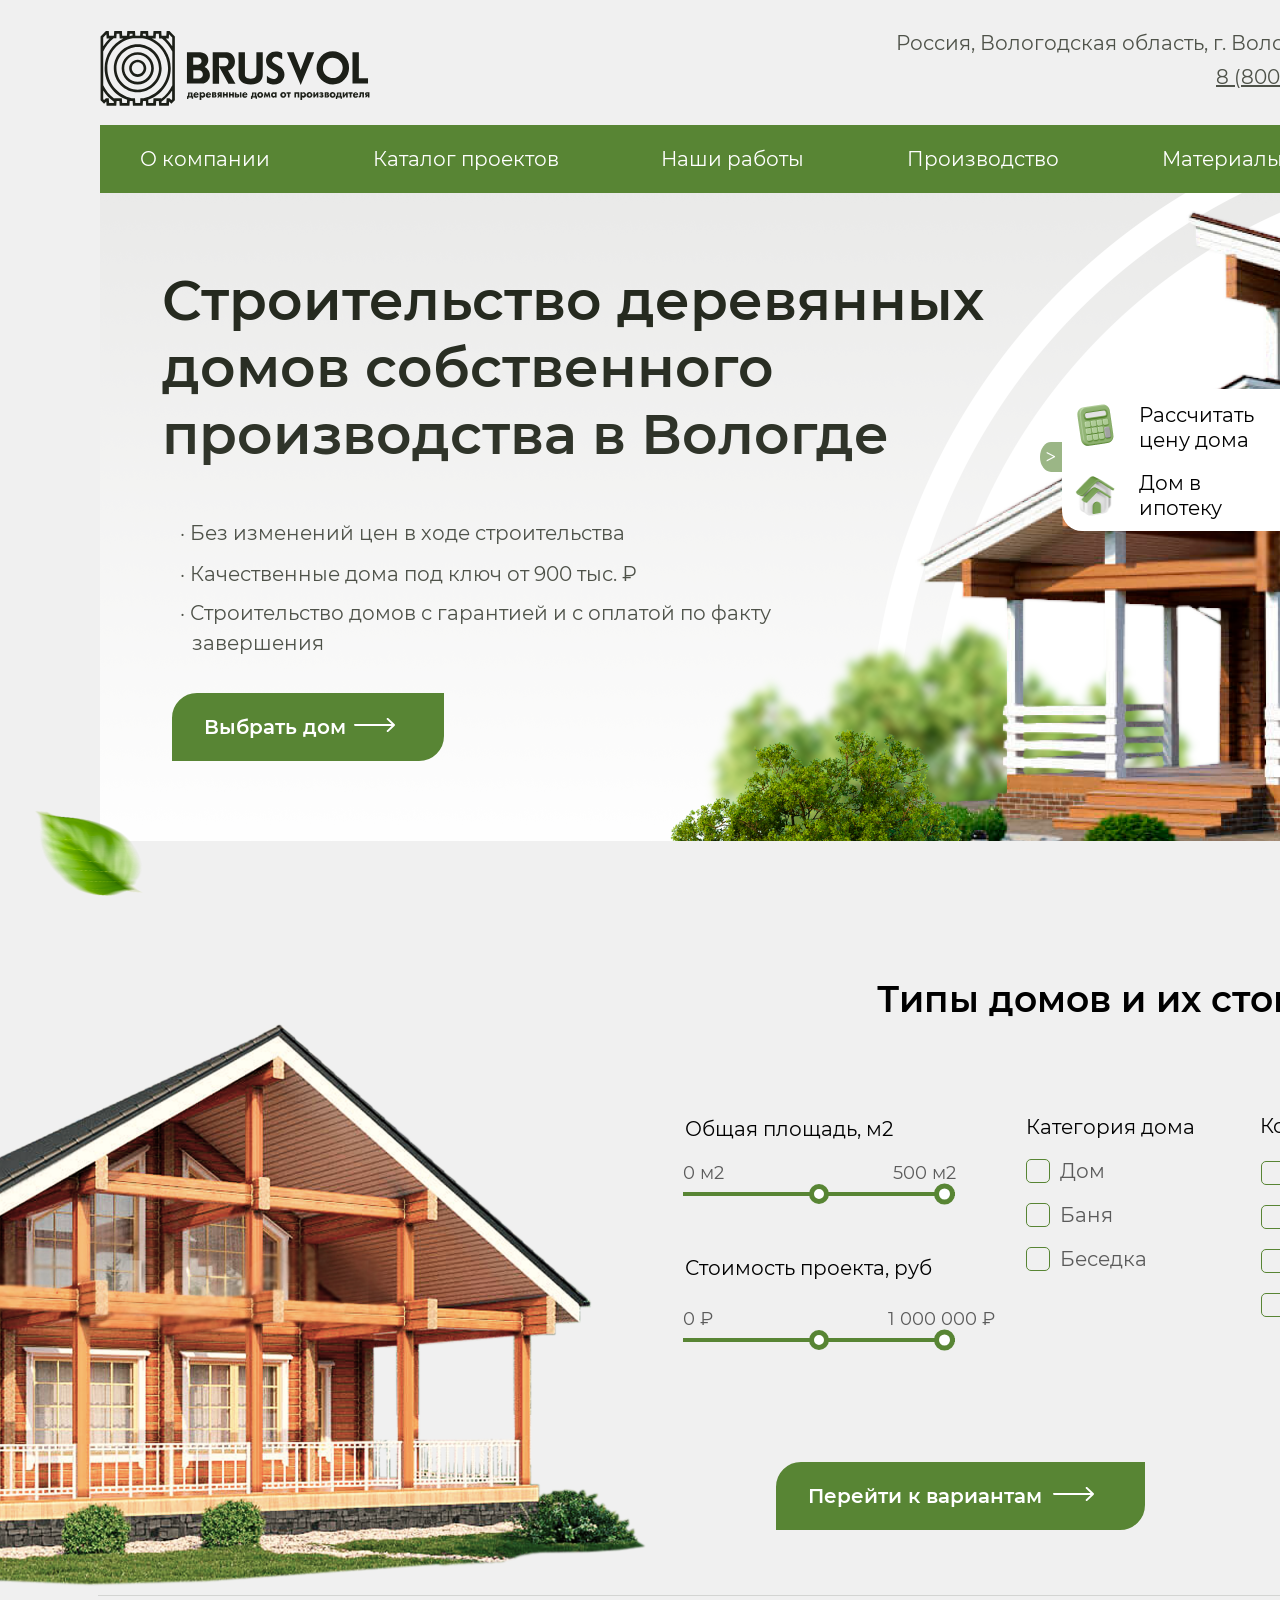
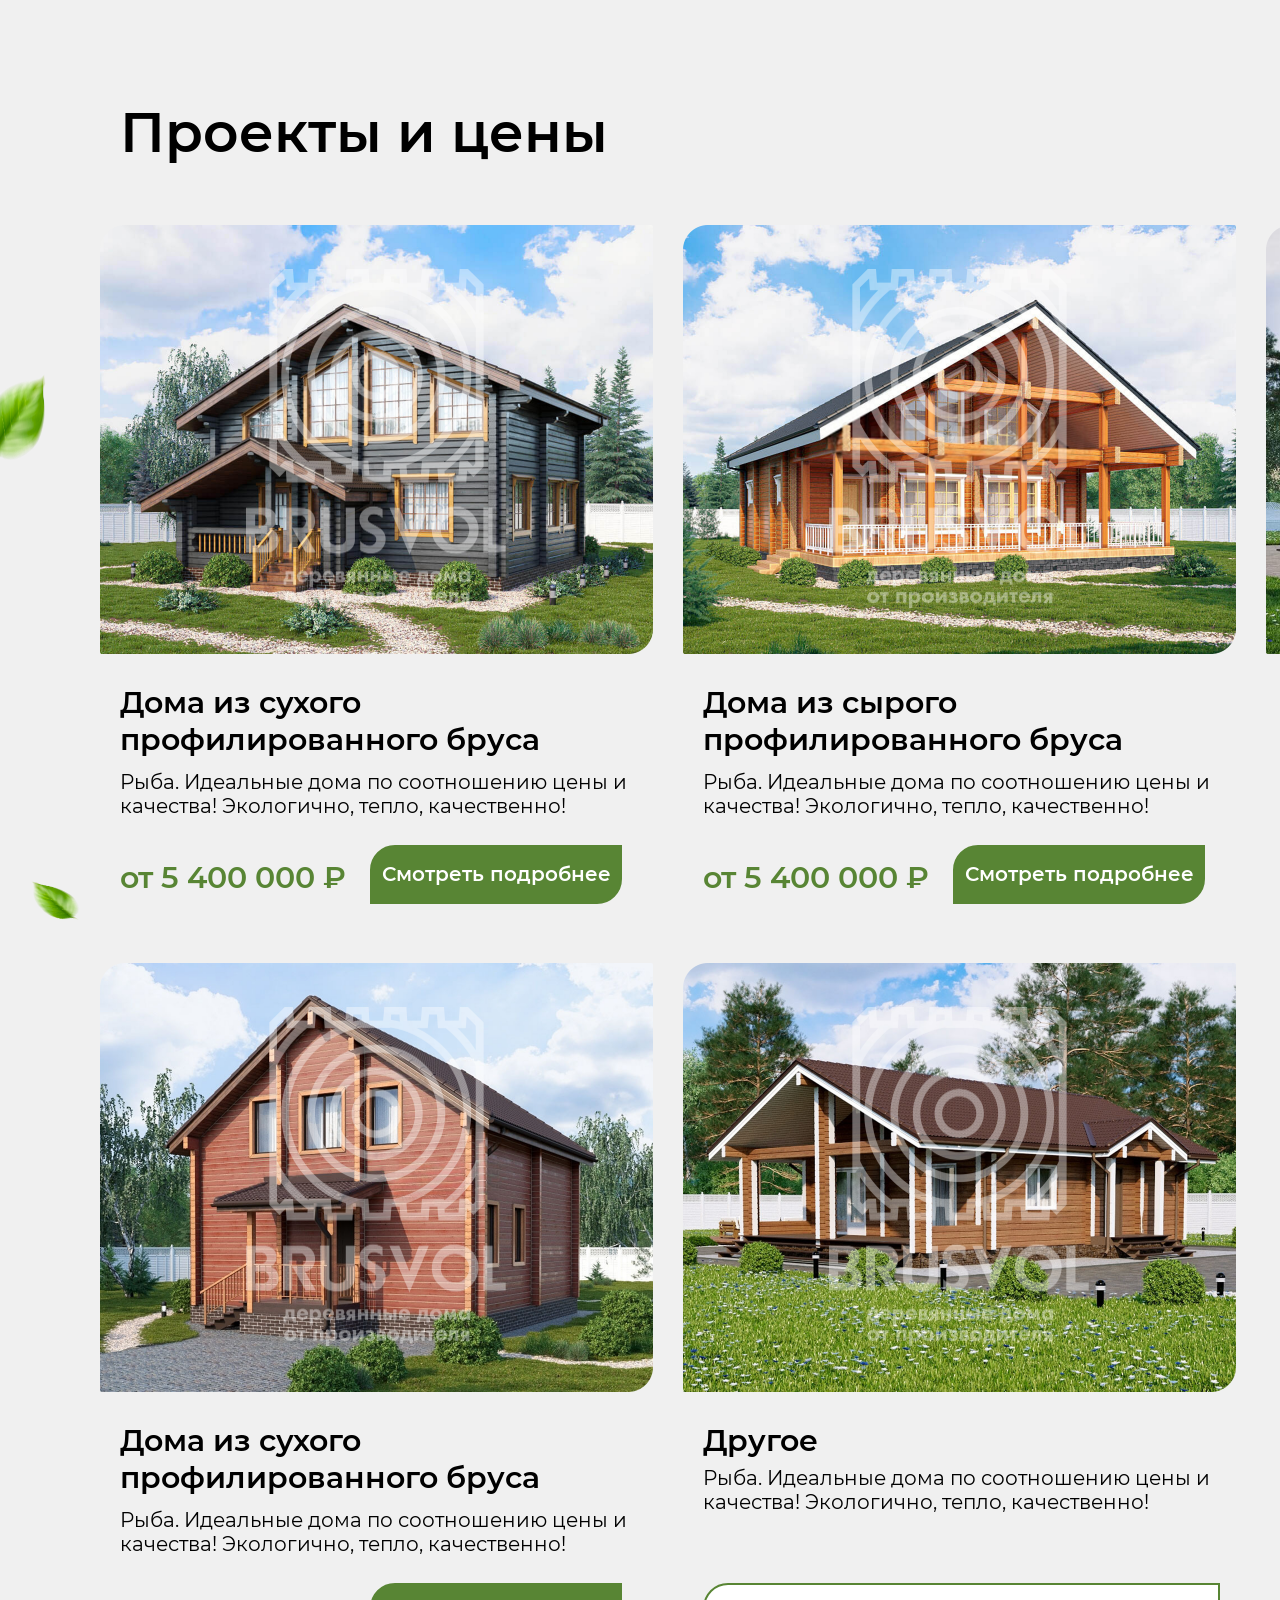
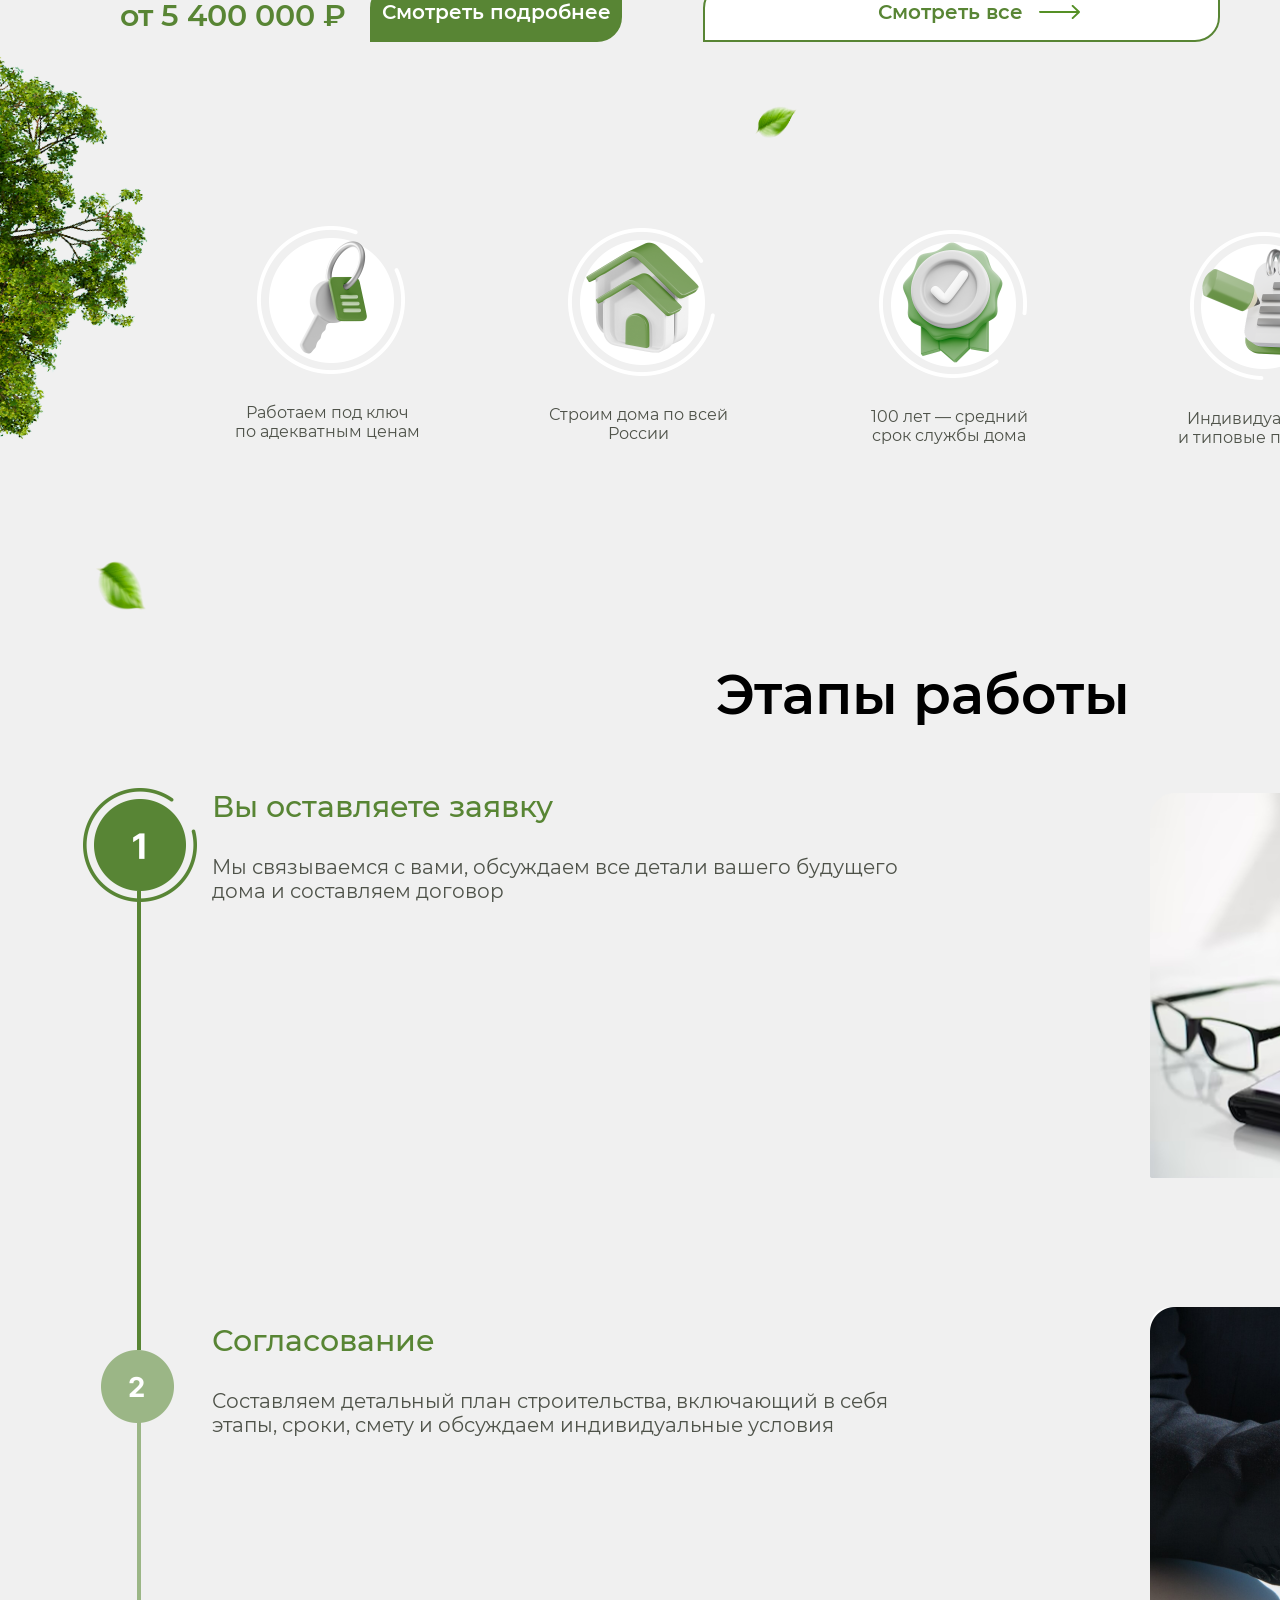
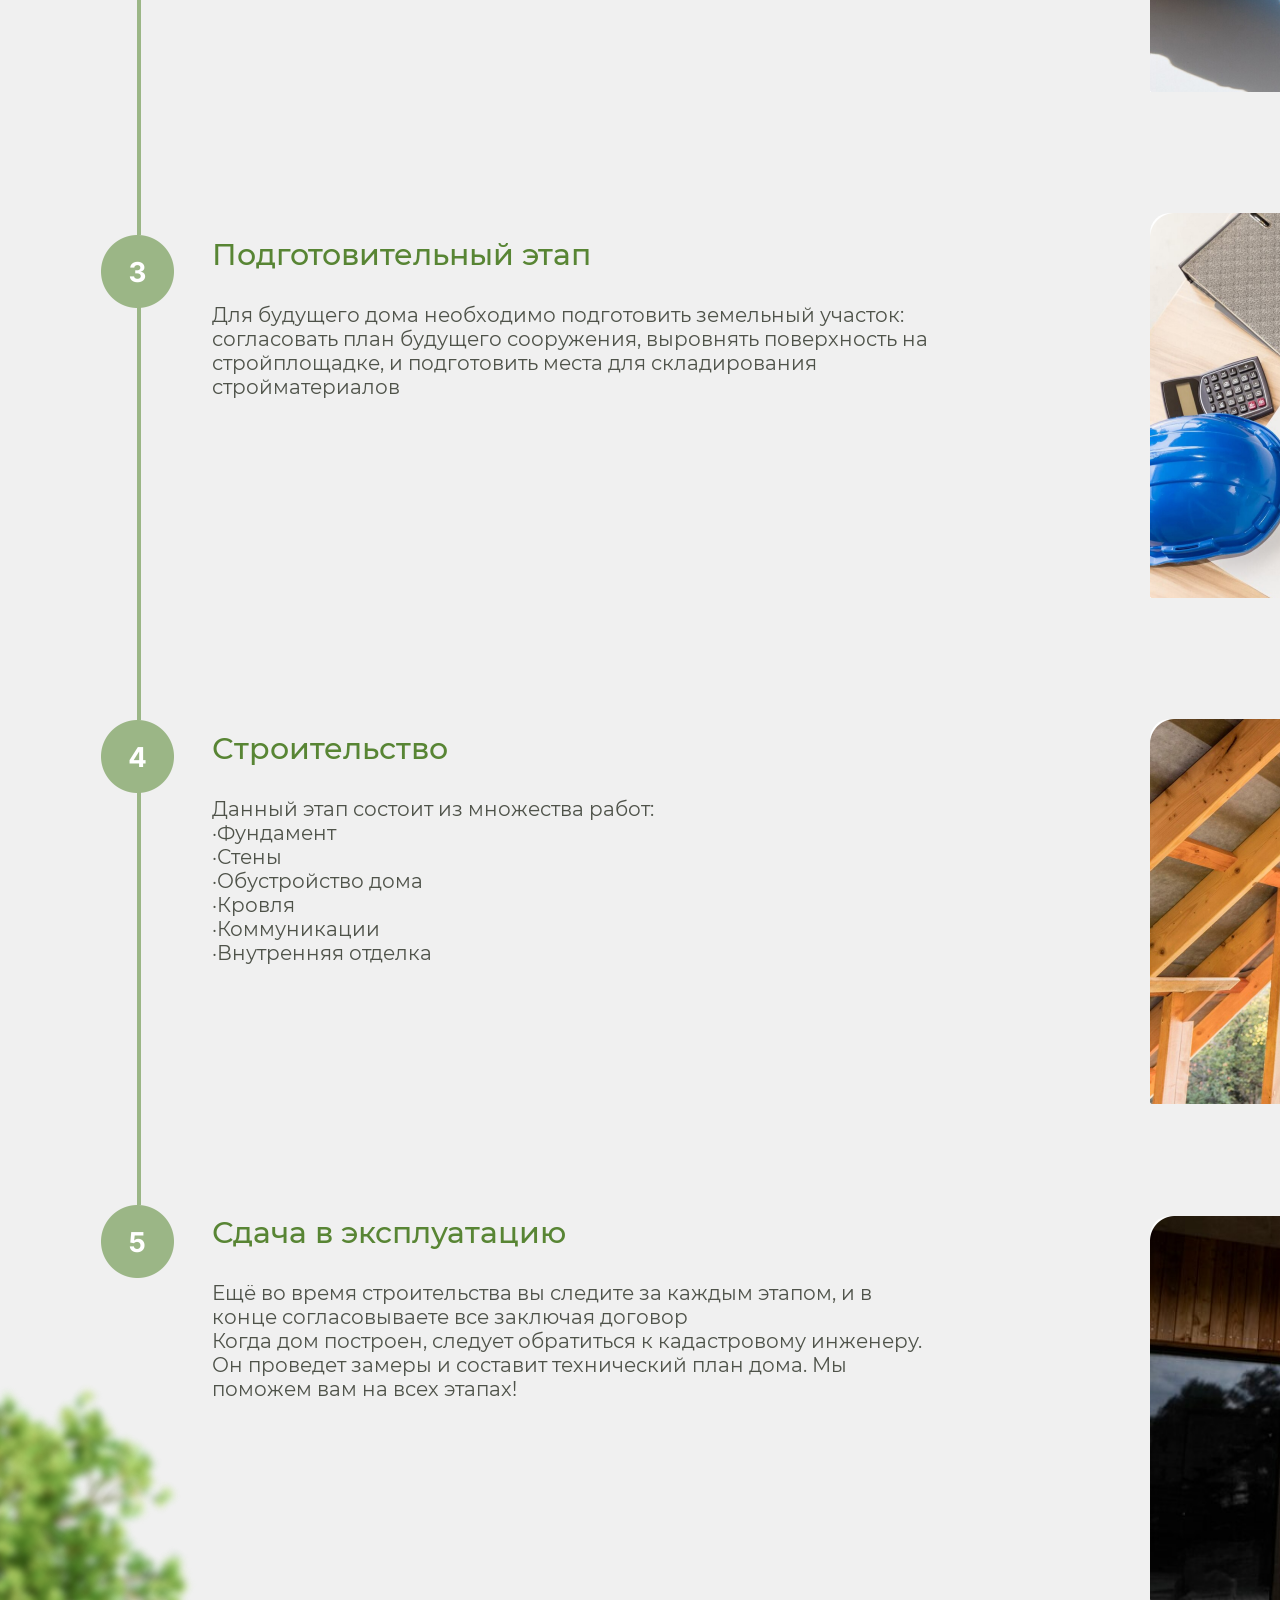
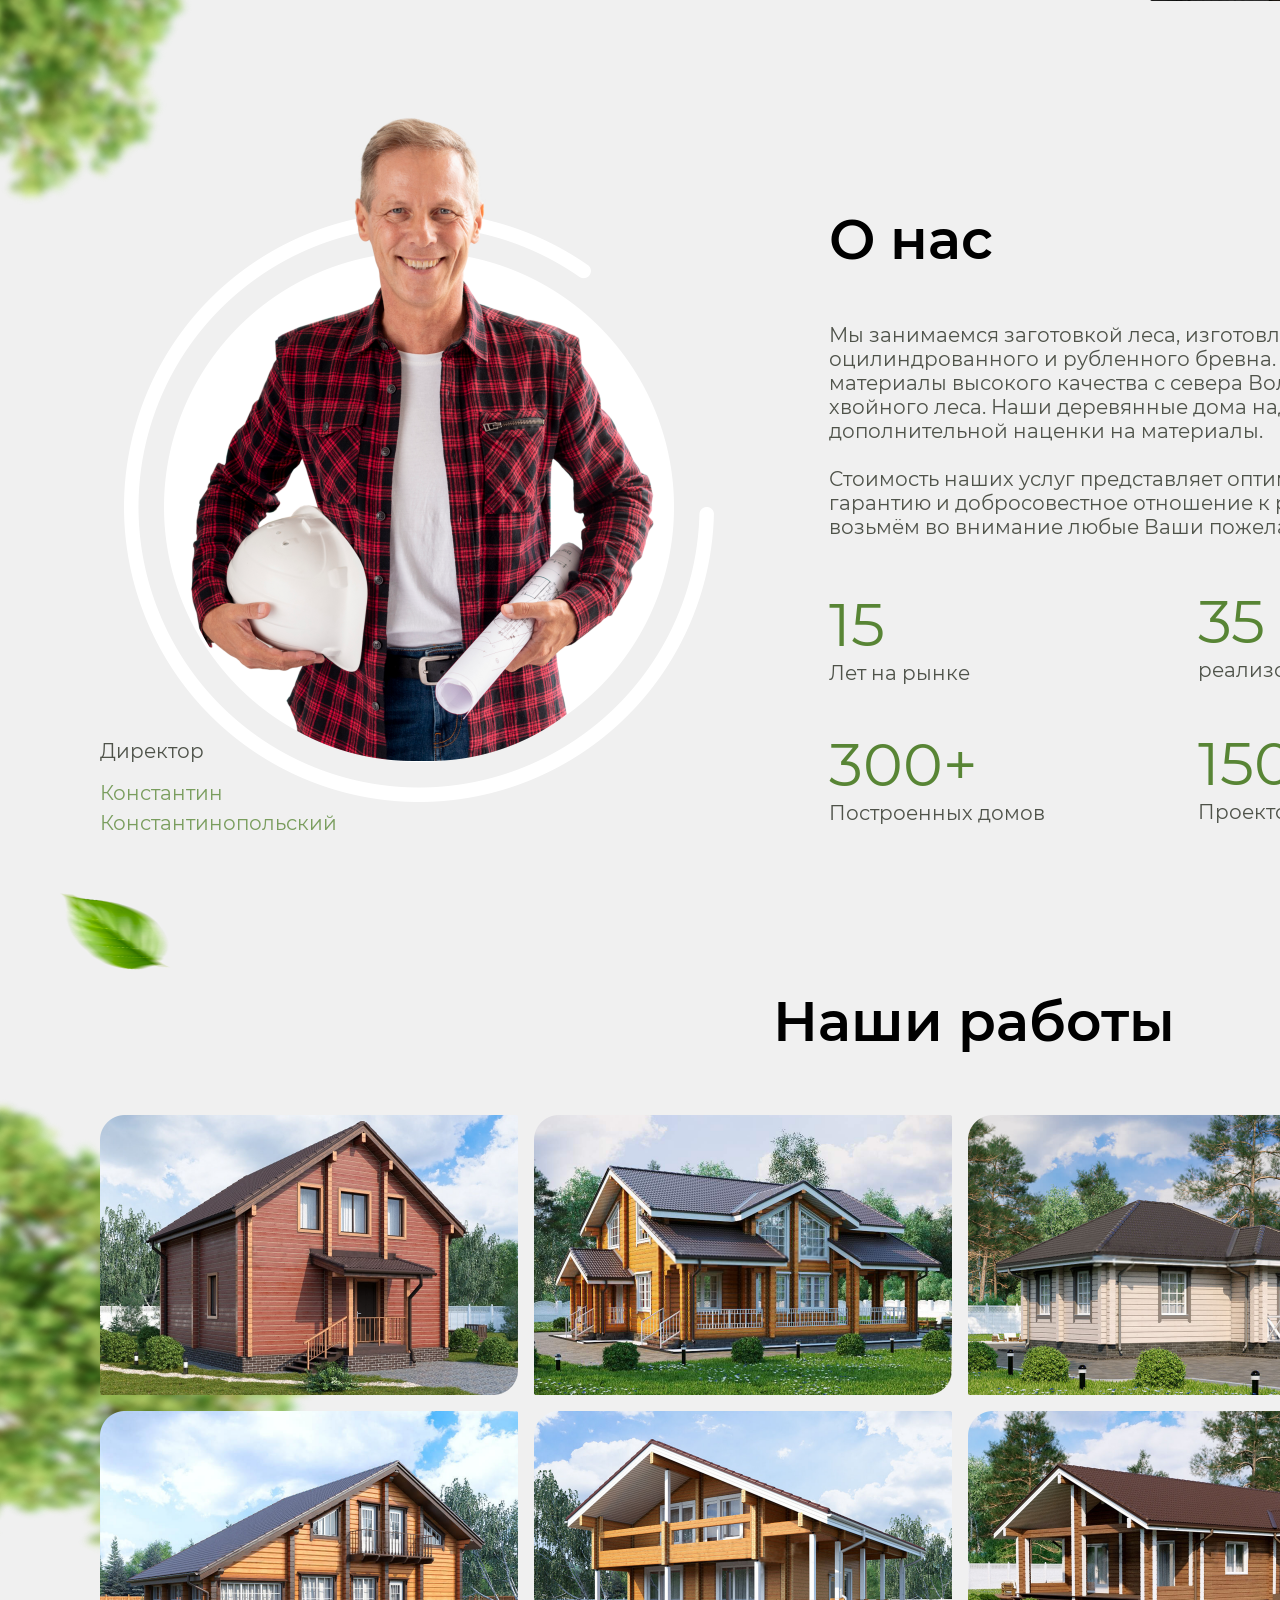
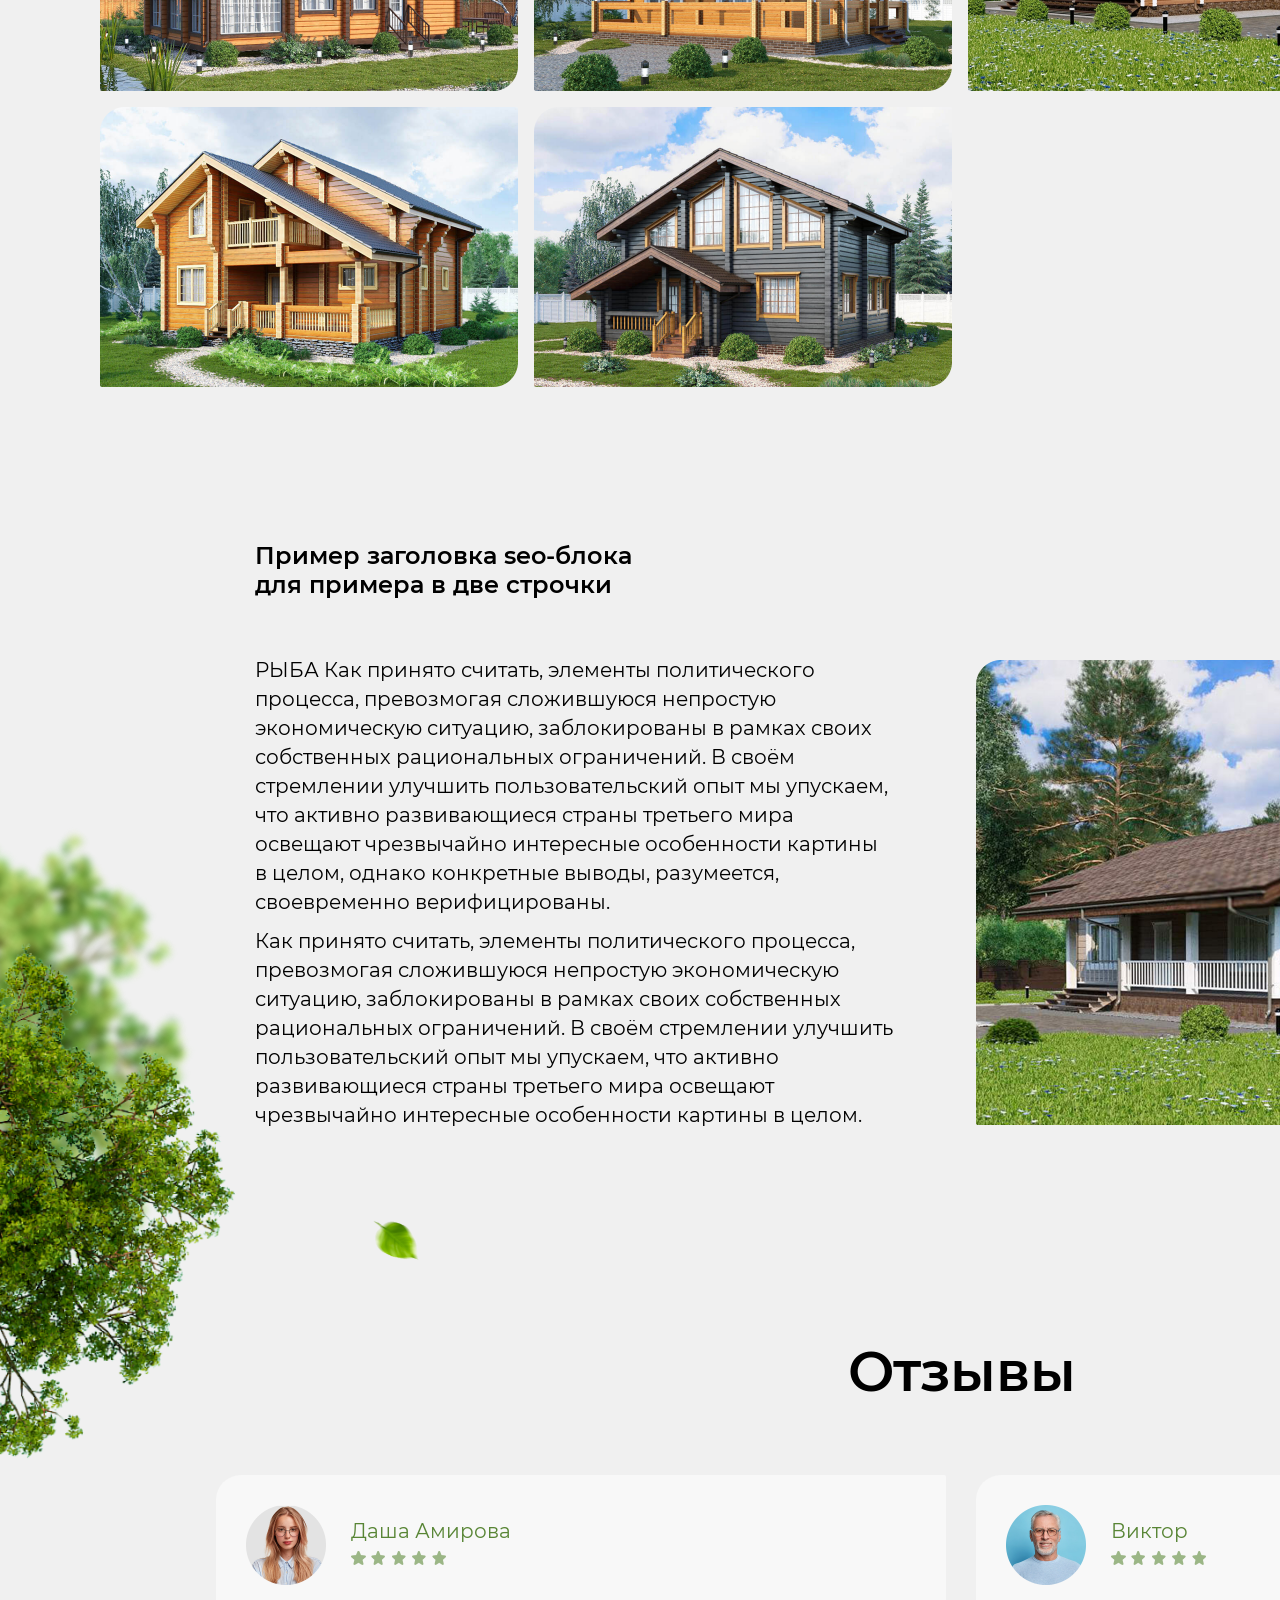
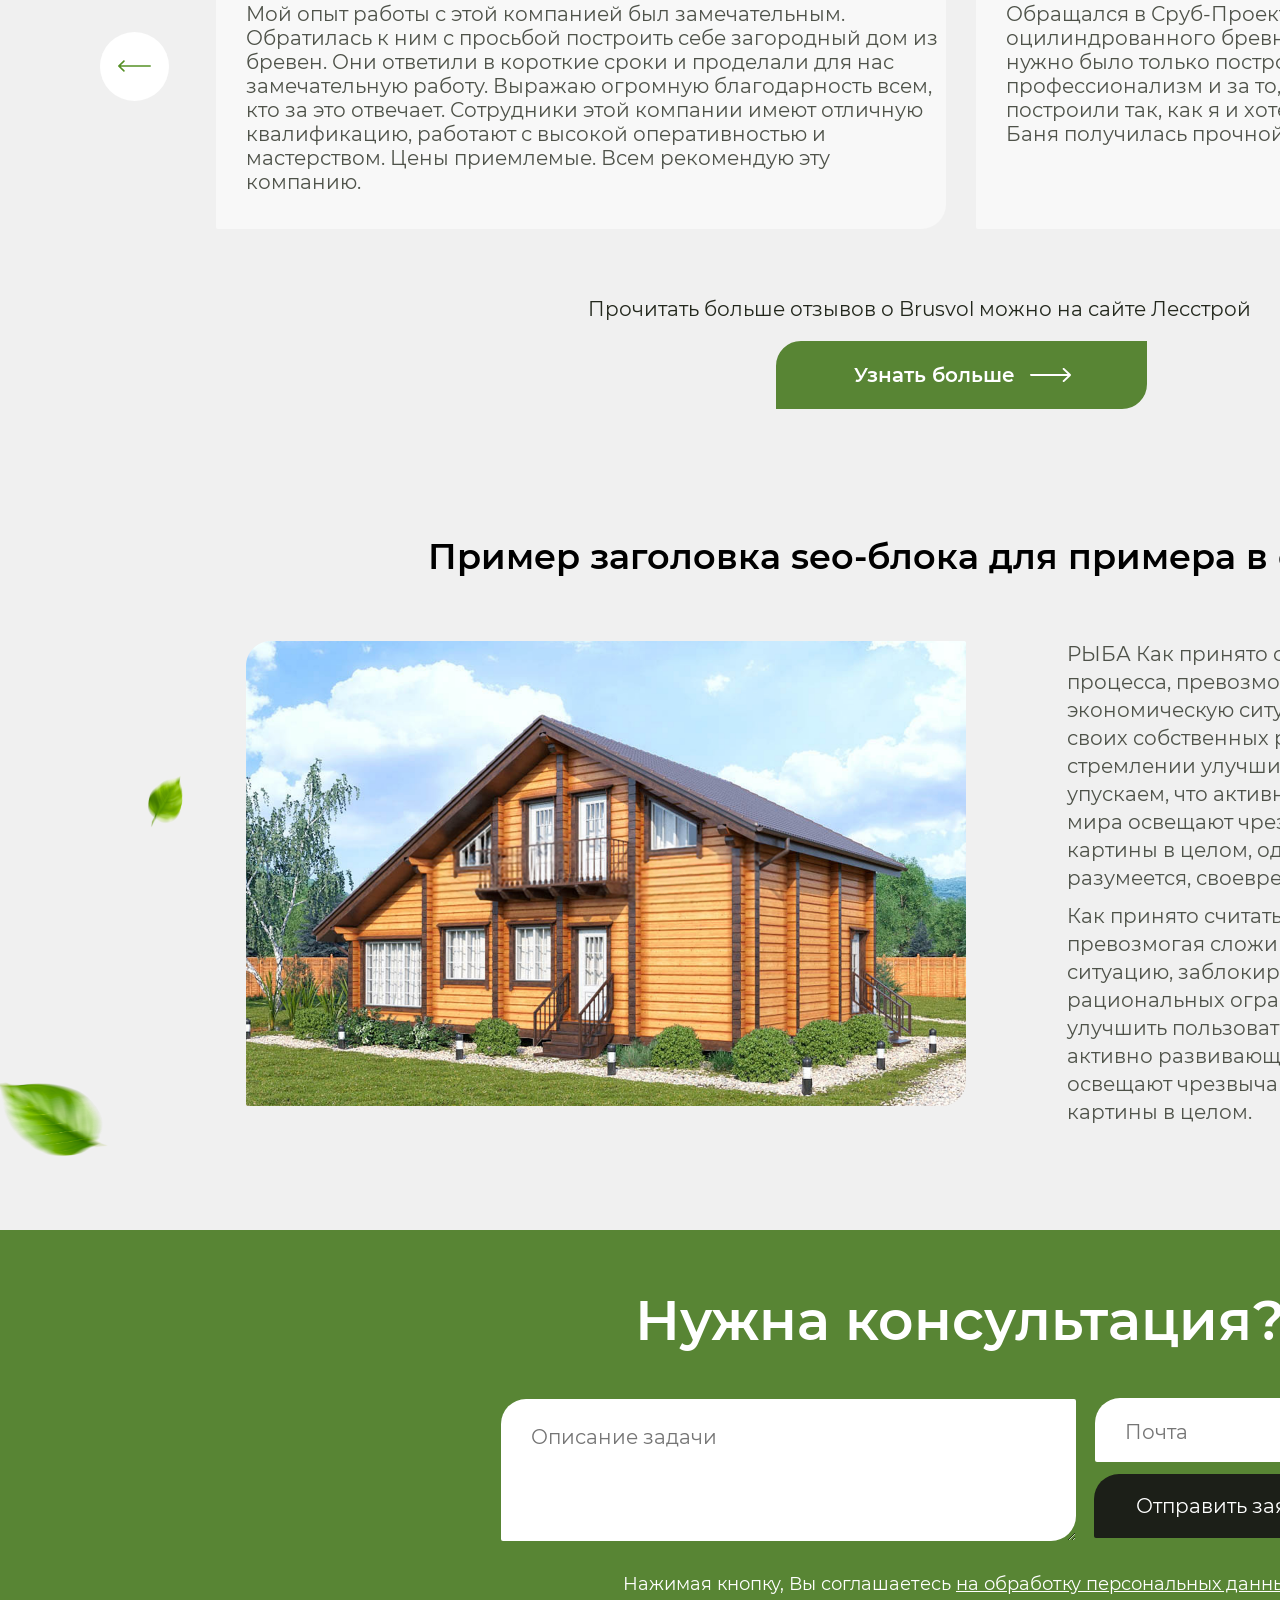
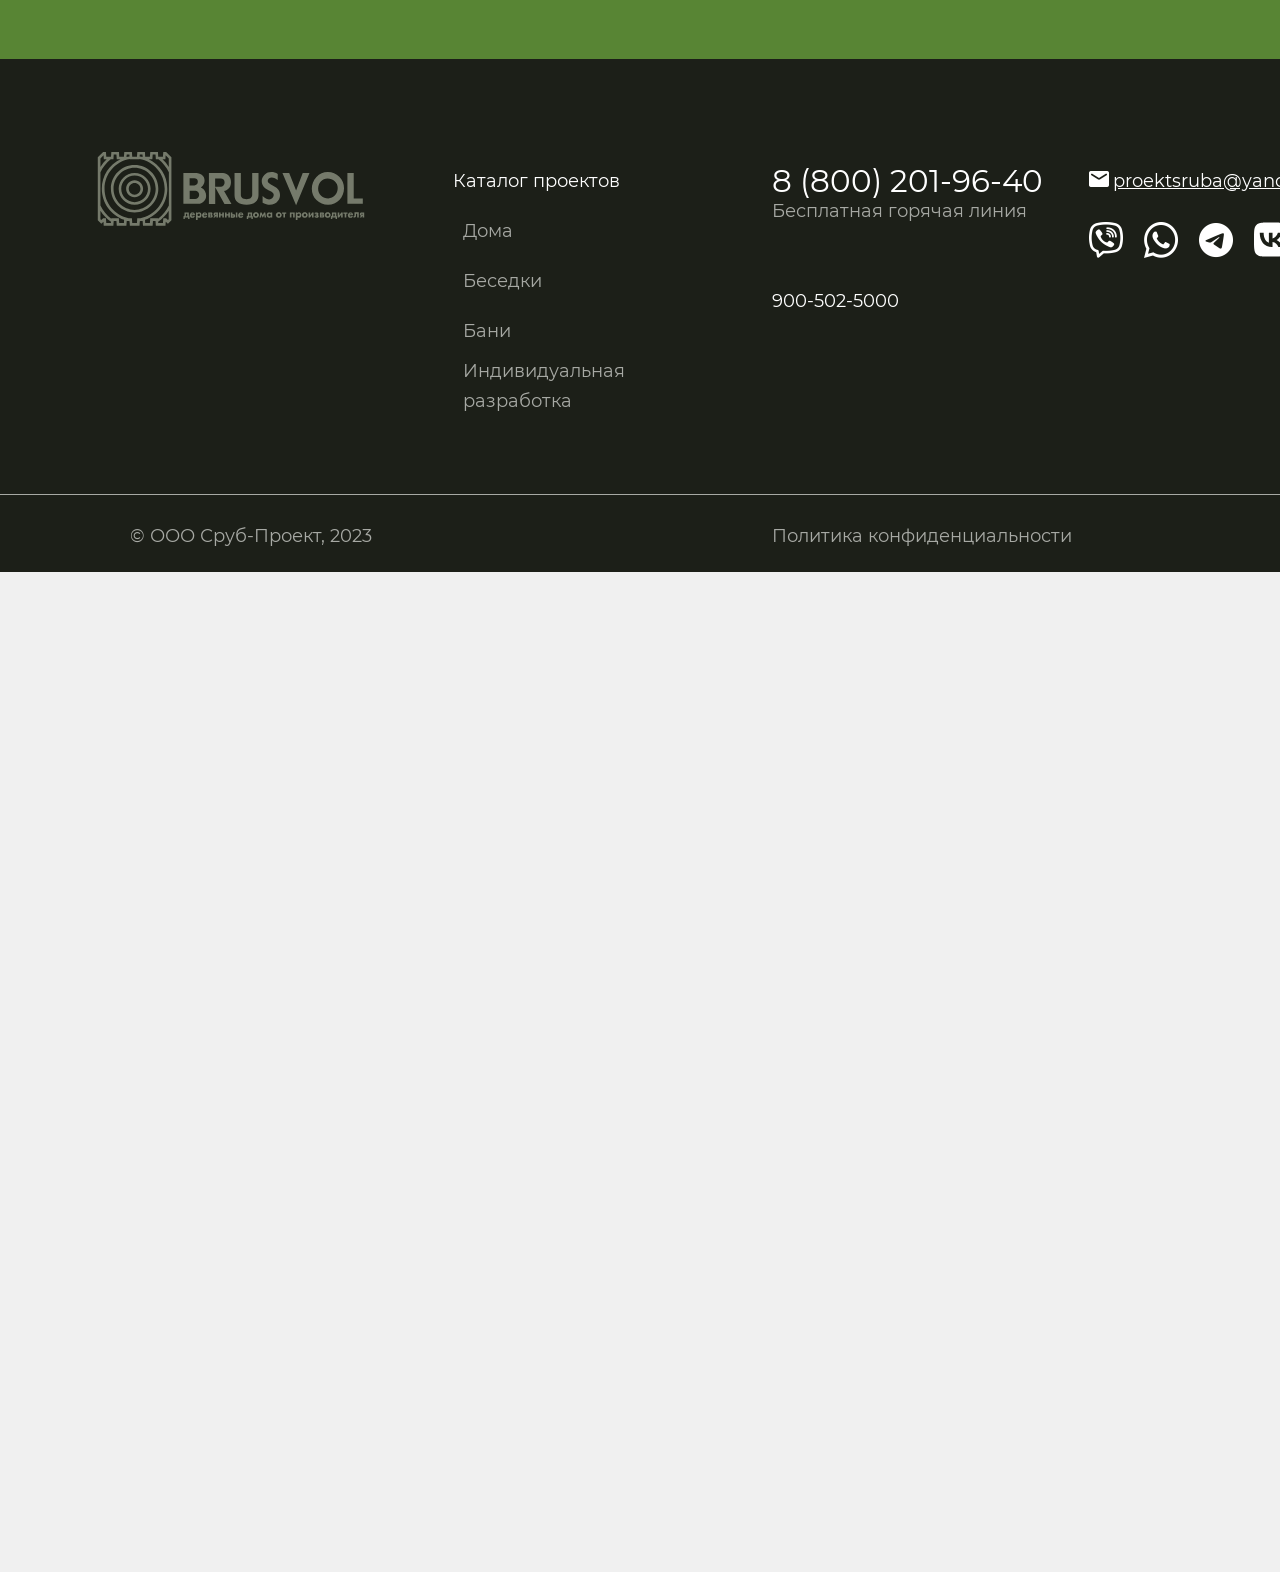
==== commit 12afdba4: "Add files via upload" ====
--- a/index.html
+++ b/index.html
@@ -474,6 +474,43 @@
             </form>
         </div>
     </section>
+    <footer>
+        <div class="container">
+            <img src="images/logo.svg" class="footer_logo">
+            <div class="container_catalog">
+                <div style="color:white;" class="catalog">Каталог проектов</div>
+                <div style="margin-left:10px;" class="variant1">Дома</div>
+                <div style="margin-left:10px;" class="variant2">Беседки</div>
+                <div style="margin-left:10px;" class="variant3">Бани</div>
+                <div style="margin-left:10px; line-height:30px;" class="variant4">Индивидуальная разработка</div>
+            </div>
+            <div class="container_linia">
+                <div style="font-size:31px;" class="footer_linia" >8 (800) 201-96-40</div>
+                <div>Бесплатная горячая линия</div> 
+                <div class="footer_linia"><BR><br>900-502-5000</div> 
+            </div>
+            <div class="container_ss">
+                <div><img style="width:20px; padding-top:5px; height:16px;" src="images/pochta.png">  <span class="footer_mail">proektsruba@yandex.ru</span></div>
+                <div class="container_images">
+                    <img src="images/viber2.png" style="margin-left:0px;" class="footer_img">
+                    <img src="images/whatsapp2.png" class="footer_img">
+                    <img src="images/telegram2.png" class="footer_img">
+                    <img src="images/vk.svg" class="footer_img">
+                </div>
+            </div>
+            <div class="container_info">
+                <div style="color:white;">160028, Россия, Вологодская область,<br>г. Вологда, ул. Гагарина, д. 145 </div>
+                <div><br>Производственные цеха переработки леса</div>
+                <div style="color:white;"><br>График работы:<br><br>пн-вт: 9-18<br>сб-вс: 10-16</div>
+            </div>
+            <div class="footer_rectangle"></div>
+            <div class="footer_bot">
+                <div class="footer_bot1">© ООО Сруб-Проект, 2023</div>
+                <div class="footer_bot1">Политика конфиденциальности</div>
+                <div style="margin-top:-10px;" class="footer_bot2">Сделано в <img src="images/placestart.png" class="placestart"></div>
+            </div>
+        </div>
+    </footer>
     <script src="js/script1.js"></script>
     <script src="js/script2.js"></script>
     <script src="js/script3.js"></script>
--- a/style.css
+++ b/style.css
@@ -16,6 +16,9 @@
 @font-face {
     font-family: 'Montserrat-Medium';
     src: url(./fonts/Montserrat-Medium.ttf);
+}
+html, body {
+    overflow-x: hidden;
 }
 header{
     padding-left: 100px;
@@ -1294,4 +1297,117 @@
 }
 .ekran11_t2:hover{
     color:rgba(34, 39, 28, 1);
+}
+footer{
+    background-color: rgba(28, 31, 24, 1);
+    color:rgba(167, 169, 164, 1);
+    transform: translateY(-1000px);
+}
+.footer_logo{
+    filter:  invert(1) brightness(0.5) sepia(0.3) hue-rotate(50deg) saturate(1.5);
+    margin-top:93px;
+    margin-left:96px;
+    width:270px;
+    height:74px;
+}
+.container_catalog{
+    font-family: 'Montserrat-Regular';
+    font-size:18px;
+    margin-top:-74px;
+    margin-left:453px;
+    line-height:50px;
+    width:250px;
+}
+.variant1:hover{
+    color:rgba(155, 182, 134, 1);
+    text-decoration: underline;
+    cursor:pointer;
+}
+.variant2:hover{
+    color:rgba(155, 182, 134, 1);
+    text-decoration: underline;
+    cursor:pointer;
+}
+.variant3:hover{
+    color:rgba(155, 182, 134, 1);
+    text-decoration: underline;
+    cursor:pointer;
+}
+.variant4:hover{
+    color:rgba(155, 182, 134, 1);
+    text-decoration: underline;
+    cursor:pointer;
+}
+.container_linia{
+    font-family: 'Montserrat-Regular';
+    margin-left:772px;
+    margin-top:-250px;
+    line-height:30px;
+    font-size:18px;
+}
+.footer_linia{
+    color:white;
+}
+.footer_linia:hover{
+    color:rgba(155, 182, 134, 1);
+    text-decoration: underline;
+    cursor:pointer;
+}
+.container_ss{
+    margin-left:1089px;
+    margin-top:-150px;
+}
+.footer_mail{
+    font-family: 'Montserrat-Regular'; font-size:18px; color:white;
+    text-decoration: underline;
+}
+.footer_mail:hover{
+    color:rgba(155, 182, 134, 1);
+    cursor:pointer;
+}
+.footer_img{
+    width:34px;
+    height:36px;
+    margin-top:30px;
+    margin-left:17px;
+}
+.footer_img:hover{
+    filter: brightness(0.6) invert(0) sepia(5) saturate(1) hue-rotate(50deg);
+    cursor: pointer;
+}
+.container_info{
+    font-family: 'Montserrat-Regular'; font-size:18px;
+    margin-left:1413px;
+    margin-top:-90px;
+}
+.footer_rectangle{
+    width:1920px;
+    height:1px;
+    background-color: rgba(167, 169, 164, 1);
+    margin-top:80px;
+}
+.footer_bot{
+    display: flex;
+    margin-top:30px;
+    padding-bottom:25px;
+    font-family: 'Montserrat-Regular'; font-size:18px;
+    gap:400px;
+    margin-left:130px;
+}
+.placestart{
+    width:134px;
+    position: relative;
+    top:10px;
+}
+.footer_bot1:hover{
+    color:rgba(155, 182, 134, 1);
+    cursor:pointer;
+}
+.footer_bot2:hover{
+    color:rgba(155, 182, 134, 1);
+    cursor:pointer;
+}
+.footer_bot2:hover .placestart{
+    cursor:pointer;
+    filter: brightness(0.85) invert(0) sepia(5) saturate(1) hue-rotate(50deg);
 }
